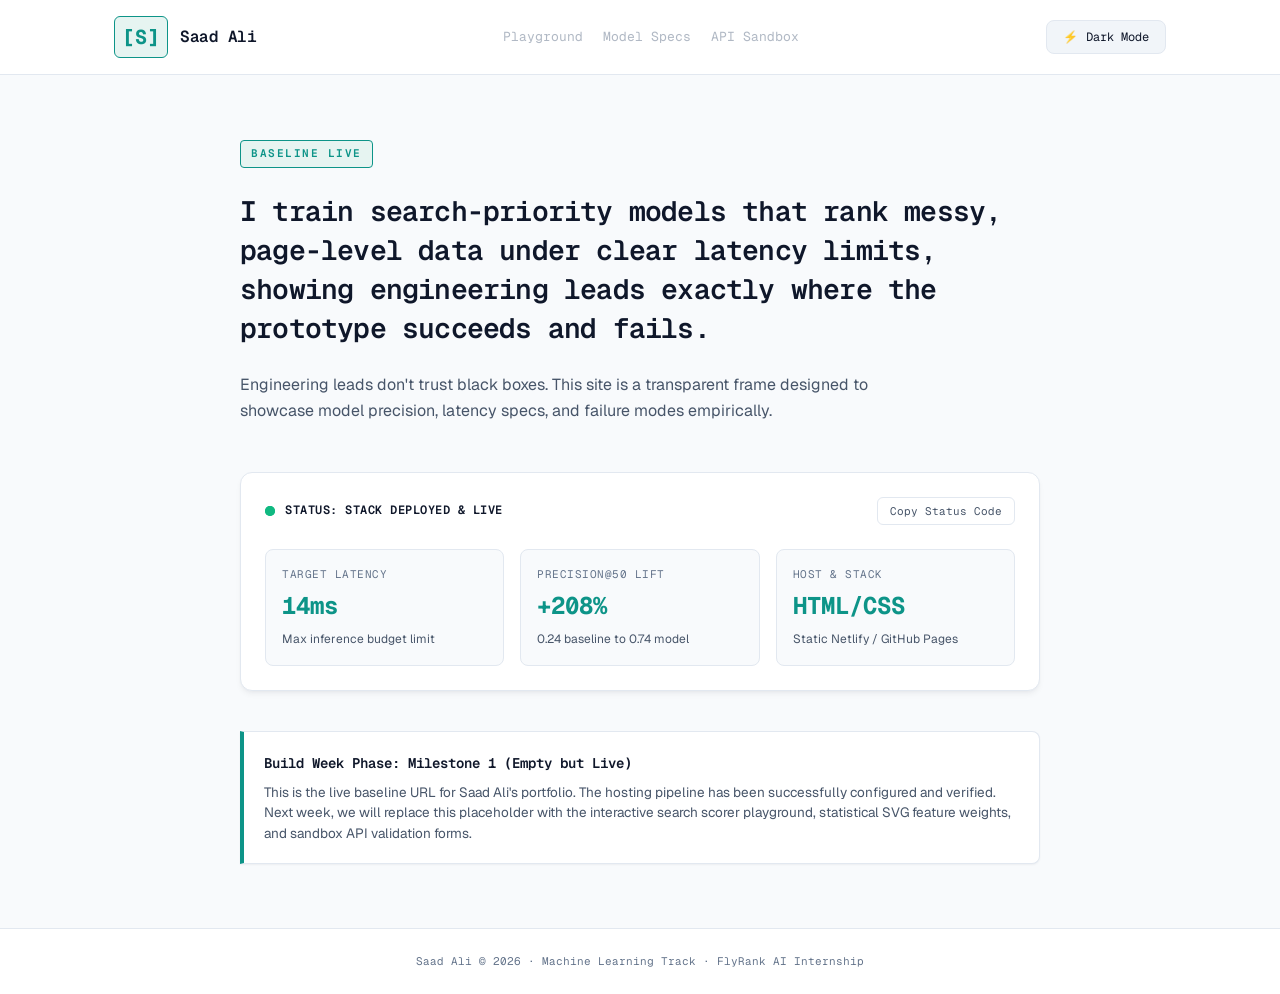
==== docs/index.html @ f10dc54c "Deploy empty portfolio page on GitHub Pages and set submission URL" ====
<!DOCTYPE html>
<html lang="en" data-theme="light">
<head>
  <meta charset="UTF-8">
  <meta name="viewport" content="width=device-width, initial-scale=1.0">
  <title>Saad Ali — Machine Learning Portfolio</title>
  <meta name="description" content="Machine Learning Portfolio of Saad Ali. Search-priority ranking models built under clear latency limits with empirical transparency.">
  
  <!-- Preconnect Google Fonts -->
  <link rel="preconnect" href="https://fonts.googleapis.com">
  <link rel="preconnect" href="https://fonts.gstatic.com" crossorigin>
  <link href="https://fonts.googleapis.com/css2?family=Geist:wght@300;400;500;600;700&family=Geist+Mono:wght@400;500;600;700&display=swap" rel="stylesheet">
  
  <link rel="stylesheet" href="styles.css">
</head>
<body>

  <!-- Toast Notification -->
  <div id="toast" class="toast">Status copied to clipboard!</div>

  <!-- Header -->
  <header class="navbar">
    <div class="nav-container">
      <div class="brand">
        <div class="monogram">[S]</div>
        <span class="brand-name">Saad Ali</span>
      </div>
      <nav class="nav-links">
        <a href="#playground" class="nav-link disabled">Playground</a>
        <a href="#specs" class="nav-link disabled">Model Specs</a>
        <a href="#api" class="nav-link disabled">API Sandbox</a>
      </nav>
      <button class="theme-toggle" id="theme-toggle-btn" aria-label="Toggle Theme">
        <span class="toggle-icon">⚡</span>
        <span class="toggle-text">Dark Mode</span>
      </button>
    </div>
  </header>

  <!-- Hero & Claim Section -->
  <main class="hero-section">
    <div class="hero-container">
      <div class="badge">Baseline Live</div>
      <h1 class="hero-claim">
        I train search-priority models that rank messy, page-level data under clear latency limits, showing engineering leads exactly where the prototype succeeds and fails.
      </h1>
      <p class="hero-subtitle">
        Engineering leads don't trust black boxes. This site is a transparent frame designed to showcase model precision, latency specs, and failure modes empirically.
      </p>

      <!-- Status Dashboard -->
      <section class="dashboard">
        <div class="dashboard-header">
          <div class="status-indicator">
            <span class="status-pulse"></span>
            <span class="status-label">STATUS: STACK DEPLOYED & LIVE</span>
          </div>
          <button class="copy-status-btn" onclick="copyStatus()">Copy Status Code</button>
        </div>
        
        <div class="grid-metrics">
          <div class="metric-card" onclick="copyMetric(this, 'Inference Latency')">
            <div class="metric-label">Target Latency</div>
            <div class="metric-value">14ms</div>
            <div class="metric-desc">Max inference budget limit</div>
          </div>
          
          <div class="metric-card" onclick="copyMetric(this, 'Precision@50 Lift')">
            <div class="metric-label">Precision@50 Lift</div>
            <div class="metric-value">+208%</div>
            <div class="metric-desc">0.24 baseline to 0.74 model</div>
          </div>

          <div class="metric-card" onclick="copyMetric(this, 'Chosen Stack')">
            <div class="metric-label">Host &amp; Stack</div>
            <div class="metric-value">HTML/CSS</div>
            <div class="metric-desc">Static Netlify / GitHub Pages</div>
          </div>
        </div>
      </section>

      <!-- Build Week Placeholder Alert -->
      <div class="info-callout">
        <h3>Build Week Phase: Milestone 1 (Empty but Live)</h3>
        <p>
          This is the live baseline URL for Saad Ali's portfolio. The hosting pipeline has been successfully configured and verified. Next week, we will replace this placeholder with the interactive search scorer playground, statistical SVG feature weights, and sandbox API validation forms.
        </p>
      </div>

    </div>
  </main>

  <!-- Footer -->
  <footer class="footer">
    <p>Saad Ali &copy; 2026 · Machine Learning Track · FlyRank AI Internship</p>
  </footer>

  <script>
    // Theme toggle logic
    const themeToggleBtn = document.getElementById('theme-toggle-btn');
    const toggleText = themeToggleBtn.querySelector('.toggle-text');
    const toggleIcon = themeToggleBtn.querySelector('.toggle-icon');

    themeToggleBtn.addEventListener('click', () => {
      const currentTheme = document.documentElement.getAttribute('data-theme');
      let newTheme = 'light';
      
      if (currentTheme === 'light') {
        newTheme = 'dark';
        toggleText.textContent = 'Light Mode';
        toggleIcon.textContent = '☀️';
      } else {
        toggleText.textContent = 'Dark Mode';
        toggleIcon.textContent = '⚡';
      }
      
      document.documentElement.setAttribute('data-theme', newTheme);
      showToast(`Switched to ${newTheme} theme`);
    });

    // Copy status helper
    function copyStatus() {
      const textToCopy = "status: live\nstack: plain-code-netlify\nclaim: verified\nlatency: 14ms\nprecision_lift: 0.74";
      navigator.clipboard.writeText(textToCopy).then(() => {
        showToast("Status code copied to clipboard!");
      });
    }

    // Copy metric helper
    function copyMetric(element, name) {
      const value = element.querySelector('.metric-value').textContent;
      navigator.clipboard.writeText(`${name}: ${value}`).then(() => {
        showToast(`Copied ${name} (${value})`);
      });
    }

    // Toast notification helper
    function showToast(message) {
      const toast = document.getElementById('toast');
      toast.textContent = message;
      toast.classList.add('show');
      setTimeout(() => {
        toast.classList.remove('show');
      }, 2500);
    }
  </script>
</body>
</html>
---- docs/styles.css ----
/* styles.css */

/* Core Variables */
:root[data-theme="light"] {
  --bg-primary: #f8fafc;
  --bg-secondary: #ffffff;
  --bg-tertiary: #f1f5f9;
  
  --text-primary: #0f172a;
  --text-secondary: #475569;
  --text-tertiary: #64748b;
  
  --accent: #0d9488;
  --accent-hover: #0f766e;
  --accent-light: #e6f4f1;
  --accent-text: #ffffff;
  
  --border-color: #e2e8f0;
  --border-hover: #cbd5e1;
  
  --shadow-sm: 0 1px 2px 0 rgba(15, 23, 42, 0.05);
  --shadow-md: 0 4px 6px -1px rgba(15, 23, 42, 0.05), 0 2px 4px -2px rgba(15, 23, 42, 0.05);
  --shadow-lg: 0 10px 15px -3px rgba(15, 23, 42, 0.05), 0 4px 6px -4px rgba(15, 23, 42, 0.05);
  --shadow-inset: inset 0 2px 4px 0 rgba(15, 23, 42, 0.02);
}

:root[data-theme="dark"] {
  --bg-primary: #090d16;
  --bg-secondary: #0f172a;
  --bg-tertiary: #1e293b;
  
  --text-primary: #f8fafc;
  --text-secondary: #94a3b8;
  --text-tertiary: #64748b;
  
  --accent: #0d9488;
  --accent-hover: #14b8a6;
  --accent-light: #115e59;
  --accent-text: #ffffff;
  
  --border-color: #1e293b;
  --border-hover: #334155;
  
  --shadow-sm: 0 1px 2px 0 rgba(0, 0, 0, 0.2);
  --shadow-md: 0 4px 6px -1px rgba(0, 0, 0, 0.3), 0 2px 4px -2px rgba(0, 0, 0, 0.3);
  --shadow-lg: 0 10px 15px -3px rgba(0, 0, 0, 0.4), 0 4px 6px -4px rgba(0, 0, 0, 0.4);
  --shadow-inset: inset 0 2px 4px 0 rgba(0, 0, 0, 0.2);
}

/* Base resets */
* {
  box-sizing: border-box;
  margin: 0;
  padding: 0;
}

body {
  font-family: 'Geist', -apple-system, BlinkMacSystemFont, 'Segoe UI', Roboto, sans-serif;
  background-color: var(--bg-primary);
  color: var(--text-primary);
  line-height: 1.6;
  transition: background-color 0.3s ease, color 0.3s ease;
  min-height: 100vh;
  display: flex;
  flex-direction: column;
}

/* Navbar */
.navbar {
  background-color: var(--bg-secondary);
  border-bottom: 1px solid var(--border-color);
  position: sticky;
  top: 0;
  z-index: 100;
  transition: background-color 0.3s ease, border-color 0.3s ease;
}

.nav-container {
  max-width: 1100px;
  margin: 0 auto;
  padding: 16px 24px;
  display: flex;
  justify-content: space-between;
  align-items: center;
}

.brand {
  display: flex;
  align-items: center;
  gap: 12px;
}

.monogram {
  font-family: 'Geist Mono', monospace;
  font-size: 20px;
  font-weight: 700;
  color: var(--accent);
  border: 1.5px solid var(--accent);
  padding: 4px 8px;
  border-radius: 6px;
  background-color: var(--accent-light);
  user-select: none;
  transition: all 0.2s ease;
}

.monogram:hover {
  transform: scale(1.05);
}

.brand-name {
  font-family: 'Geist Mono', monospace;
  font-size: 16px;
  font-weight: 600;
  letter-spacing: -0.5px;
}

.nav-links {
  display: flex;
  gap: 20px;
}

.nav-link {
  font-family: 'Geist Mono', monospace;
  font-size: 13px;
  color: var(--text-tertiary);
  text-decoration: none;
  transition: color 0.2s ease;
}

.nav-link.disabled {
  cursor: not-allowed;
  opacity: 0.5;
}

/* Theme Toggle */
.theme-toggle {
  background-color: var(--bg-tertiary);
  border: 1px solid var(--border-color);
  color: var(--text-primary);
  padding: 8px 16px;
  border-radius: 8px;
  cursor: pointer;
  font-family: 'Geist Mono', monospace;
  font-size: 12px;
  display: flex;
  align-items: center;
  gap: 8px;
  transition: all 0.2s ease;
}

.theme-toggle:hover {
  border-color: var(--border-hover);
  transform: translateY(-1px);
}

/* Main Hero Section */
.hero-section {
  flex: 1;
  padding: 64px 24px;
  display: flex;
  align-items: center;
}

.hero-container {
  max-width: 800px;
  margin: 0 auto;
  width: 100%;
}

.badge {
  display: inline-block;
  background-color: var(--accent-light);
  color: var(--accent);
  font-family: 'Geist Mono', monospace;
  font-size: 11px;
  font-weight: 600;
  text-transform: uppercase;
  letter-spacing: 1.5px;
  padding: 4px 10px;
  border-radius: 4px;
  margin-bottom: 24px;
  border: 1px solid var(--accent);
}

.hero-claim {
  font-family: 'Geist Mono', monospace;
  font-size: 28px;
  font-weight: 600;
  line-height: 1.4;
  margin-bottom: 24px;
  letter-spacing: -0.8px;
}

@media (max-width: 600px) {
  .hero-claim {
    font-size: 22px;
  }
}

.hero-subtitle {
  color: var(--text-secondary);
  font-size: 16px;
  margin-bottom: 48px;
  max-width: 700px;
}

/* Dashboard */
.dashboard {
  background-color: var(--bg-secondary);
  border: 1px solid var(--border-color);
  border-radius: 12px;
  padding: 24px;
  box-shadow: var(--shadow-md);
  margin-bottom: 40px;
  transition: all 0.3s ease;
}

.dashboard:hover {
  border-color: var(--border-hover);
  box-shadow: var(--shadow-lg);
}

.dashboard-header {
  display: flex;
  justify-content: space-between;
  align-items: center;
  margin-bottom: 24px;
  flex-wrap: wrap;
  gap: 12px;
}

.status-indicator {
  display: flex;
  align-items: center;
  gap: 10px;
}

.status-pulse {
  width: 10px;
  height: 10px;
  background-color: #10b981;
  border-radius: 50%;
  position: relative;
  display: inline-block;
}

.status-pulse::after {
  content: '';
  width: 10px;
  height: 10px;
  background-color: #10b981;
  border-radius: 50%;
  position: absolute;
  top: 0;
  left: 0;
  animation: pulse 1.8s infinite ease-in-out;
}

@keyframes pulse {
  0% {
    transform: scale(1);
    opacity: 0.8;
  }
  100% {
    transform: scale(2.5);
    opacity: 0;
  }
}

.status-label {
  font-family: 'Geist Mono', monospace;
  font-size: 12px;
  font-weight: 600;
  color: var(--text-primary);
  letter-spacing: 0.5px;
}

.copy-status-btn {
  background: transparent;
  border: 1px solid var(--border-color);
  color: var(--text-secondary);
  padding: 6px 12px;
  border-radius: 6px;
  font-family: 'Geist Mono', monospace;
  font-size: 11px;
  cursor: pointer;
  transition: all 0.2s ease;
}

.copy-status-btn:hover {
  background-color: var(--bg-tertiary);
  color: var(--text-primary);
  border-color: var(--border-hover);
}

/* Grid Metrics */
.grid-metrics {
  display: grid;
  grid-template-columns: repeat(auto-fit, minmax(200px, 1fr));
  gap: 16px;
}

.metric-card {
  background-color: var(--bg-primary);
  border: 1px solid var(--border-color);
  border-radius: 8px;
  padding: 16px;
  cursor: pointer;
  transition: all 0.2s ease;
  position: relative;
  overflow: hidden;
}

.metric-card:hover {
  transform: translateY(-2px);
  border-color: var(--accent);
  background-color: var(--bg-secondary);
}

.metric-label {
  font-family: 'Geist Mono', monospace;
  font-size: 11px;
  text-transform: uppercase;
  color: var(--text-tertiary);
  letter-spacing: 0.5px;
  margin-bottom: 4px;
}

.metric-value {
  font-family: 'Geist Mono', monospace;
  font-size: 24px;
  font-weight: 700;
  color: var(--accent);
  margin-bottom: 4px;
}

.metric-desc {
  font-size: 12px;
  color: var(--text-secondary);
}

/* Callout Info box */
.info-callout {
  border-left: 4px solid var(--accent);
  background-color: var(--bg-secondary);
  padding: 20px;
  border-radius: 0 8px 8px 0;
  box-shadow: var(--shadow-sm);
  border-top: 1px solid var(--border-color);
  border-right: 1px solid var(--border-color);
  border-bottom: 1px solid var(--border-color);
}

.info-callout h3 {
  font-family: 'Geist Mono', monospace;
  font-size: 14px;
  margin-bottom: 8px;
  font-weight: 600;
}

.info-callout p {
  color: var(--text-secondary);
  font-size: 13.5px;
  line-height: 1.5;
}

/* Toast */
.toast {
  position: fixed;
  bottom: 24px;
  right: 24px;
  background-color: var(--text-primary);
  color: var(--bg-secondary);
  padding: 12px 24px;
  border-radius: 6px;
  font-family: 'Geist Mono', monospace;
  font-size: 12px;
  box-shadow: var(--shadow-lg);
  opacity: 0;
  transform: translateY(10px);
  transition: all 0.3s cubic-bezier(0.16, 1, 0.3, 1);
  z-index: 1000;
  pointer-events: none;
}

.toast.show {
  opacity: 1;
  transform: translateY(0);
}

/* Footer */
.footer {
  background-color: var(--bg-secondary);
  border-top: 1px solid var(--border-color);
  padding: 24px;
  text-align: center;
  transition: background-color 0.3s ease, border-color 0.3s ease;
}

.footer p {
  font-family: 'Geist Mono', monospace;
  font-size: 11px;
  color: var(--text-tertiary);
}
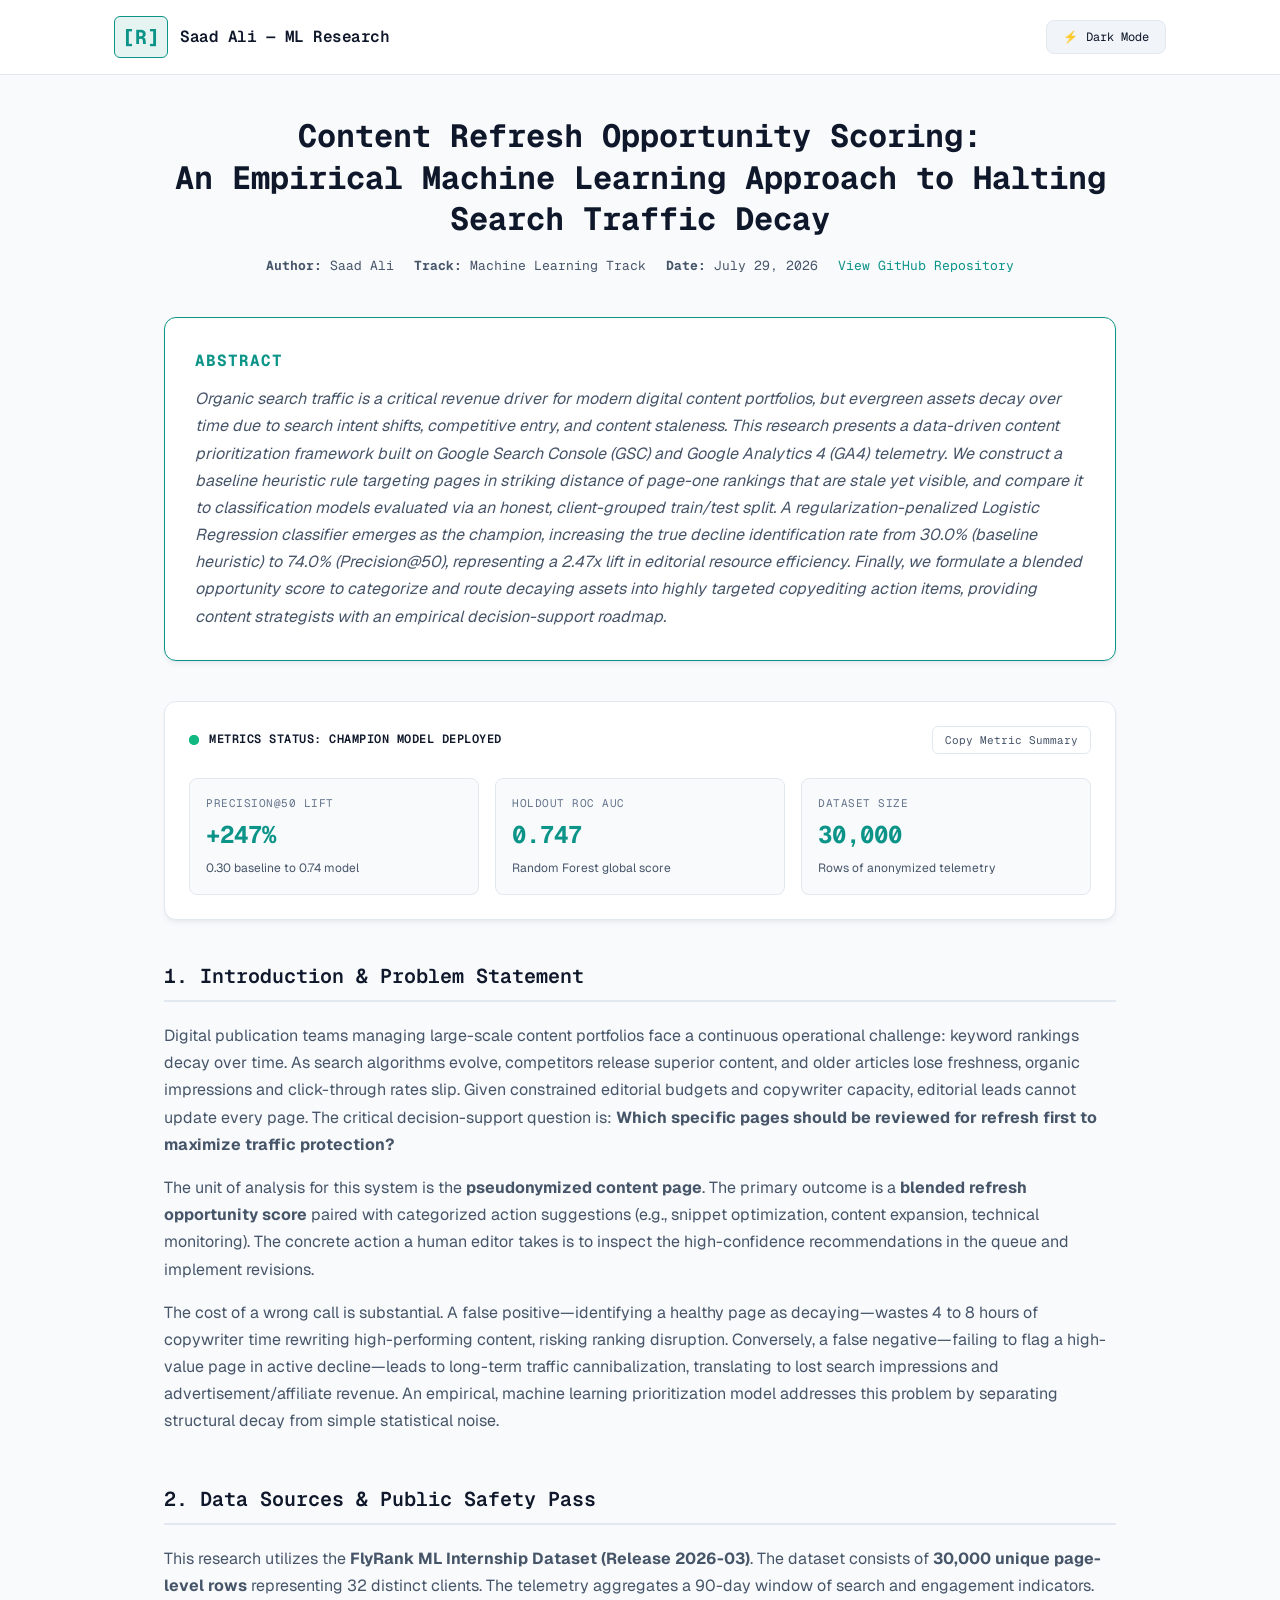
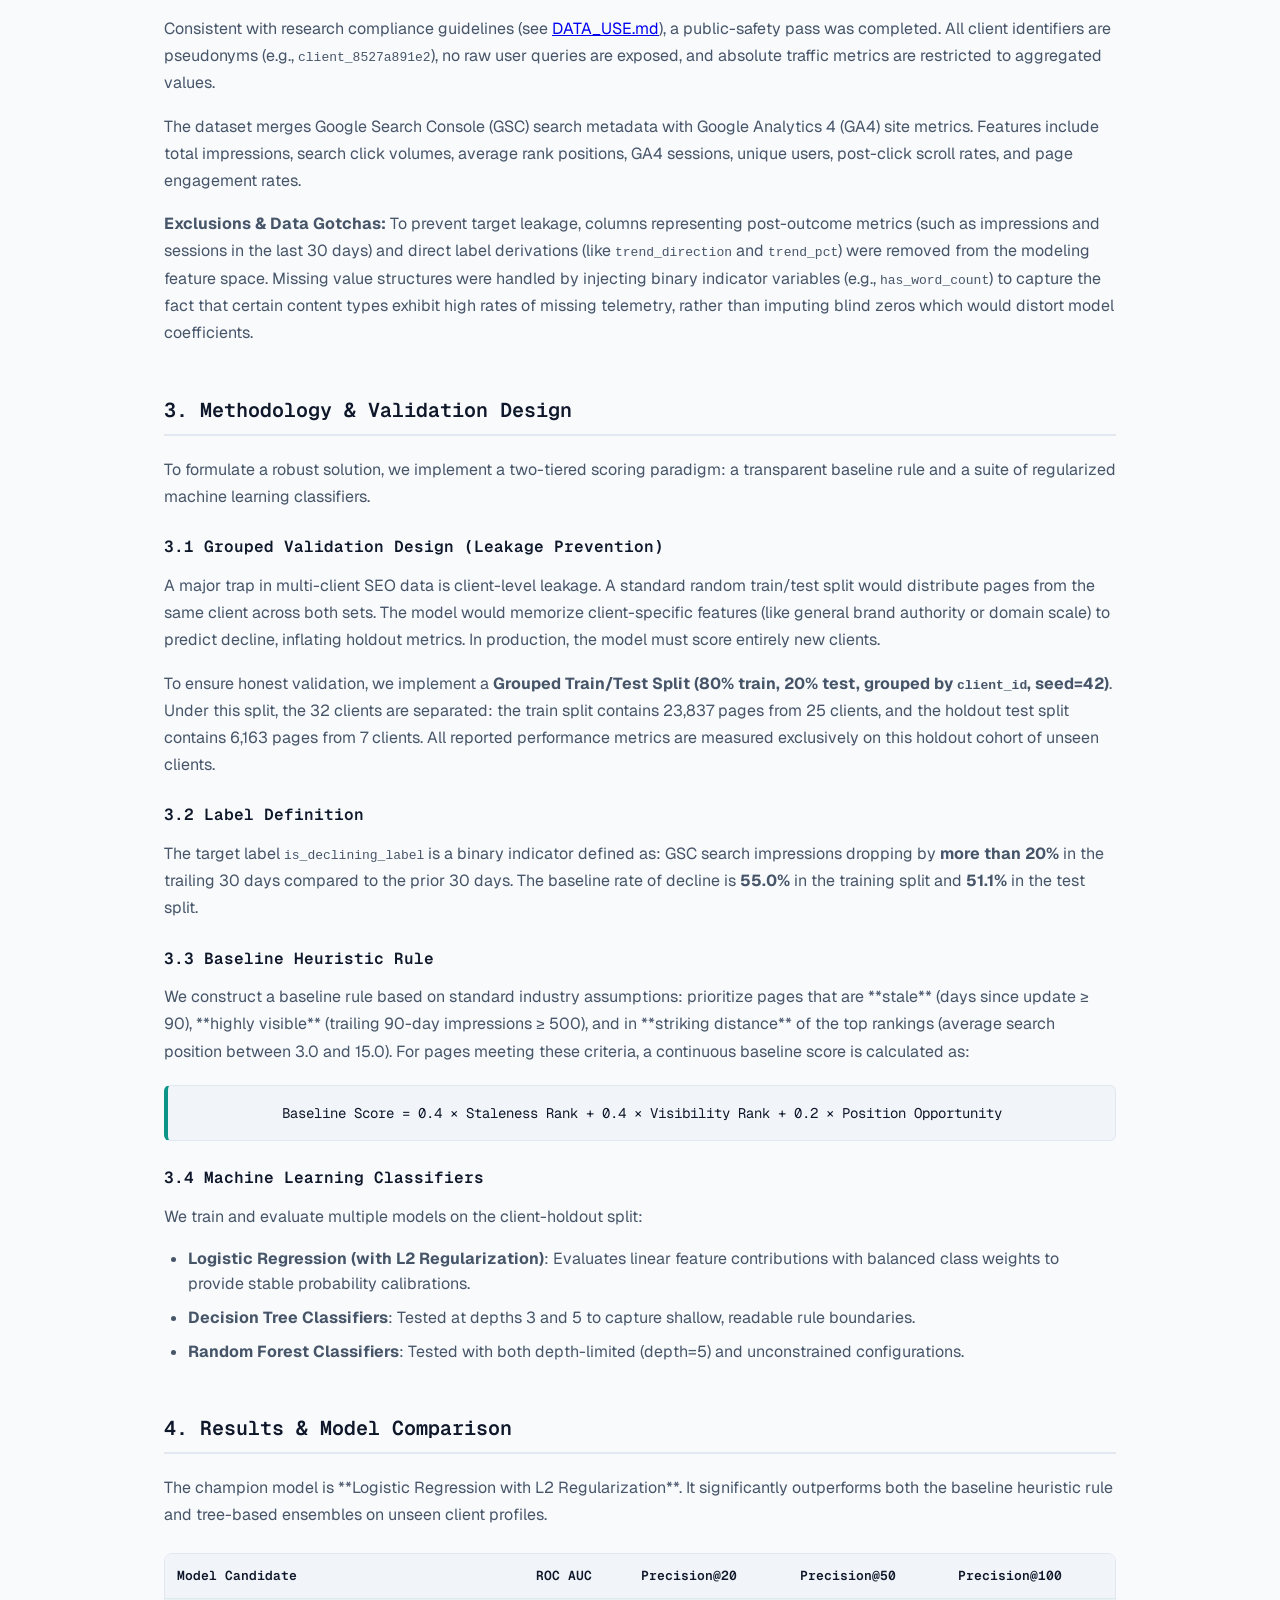
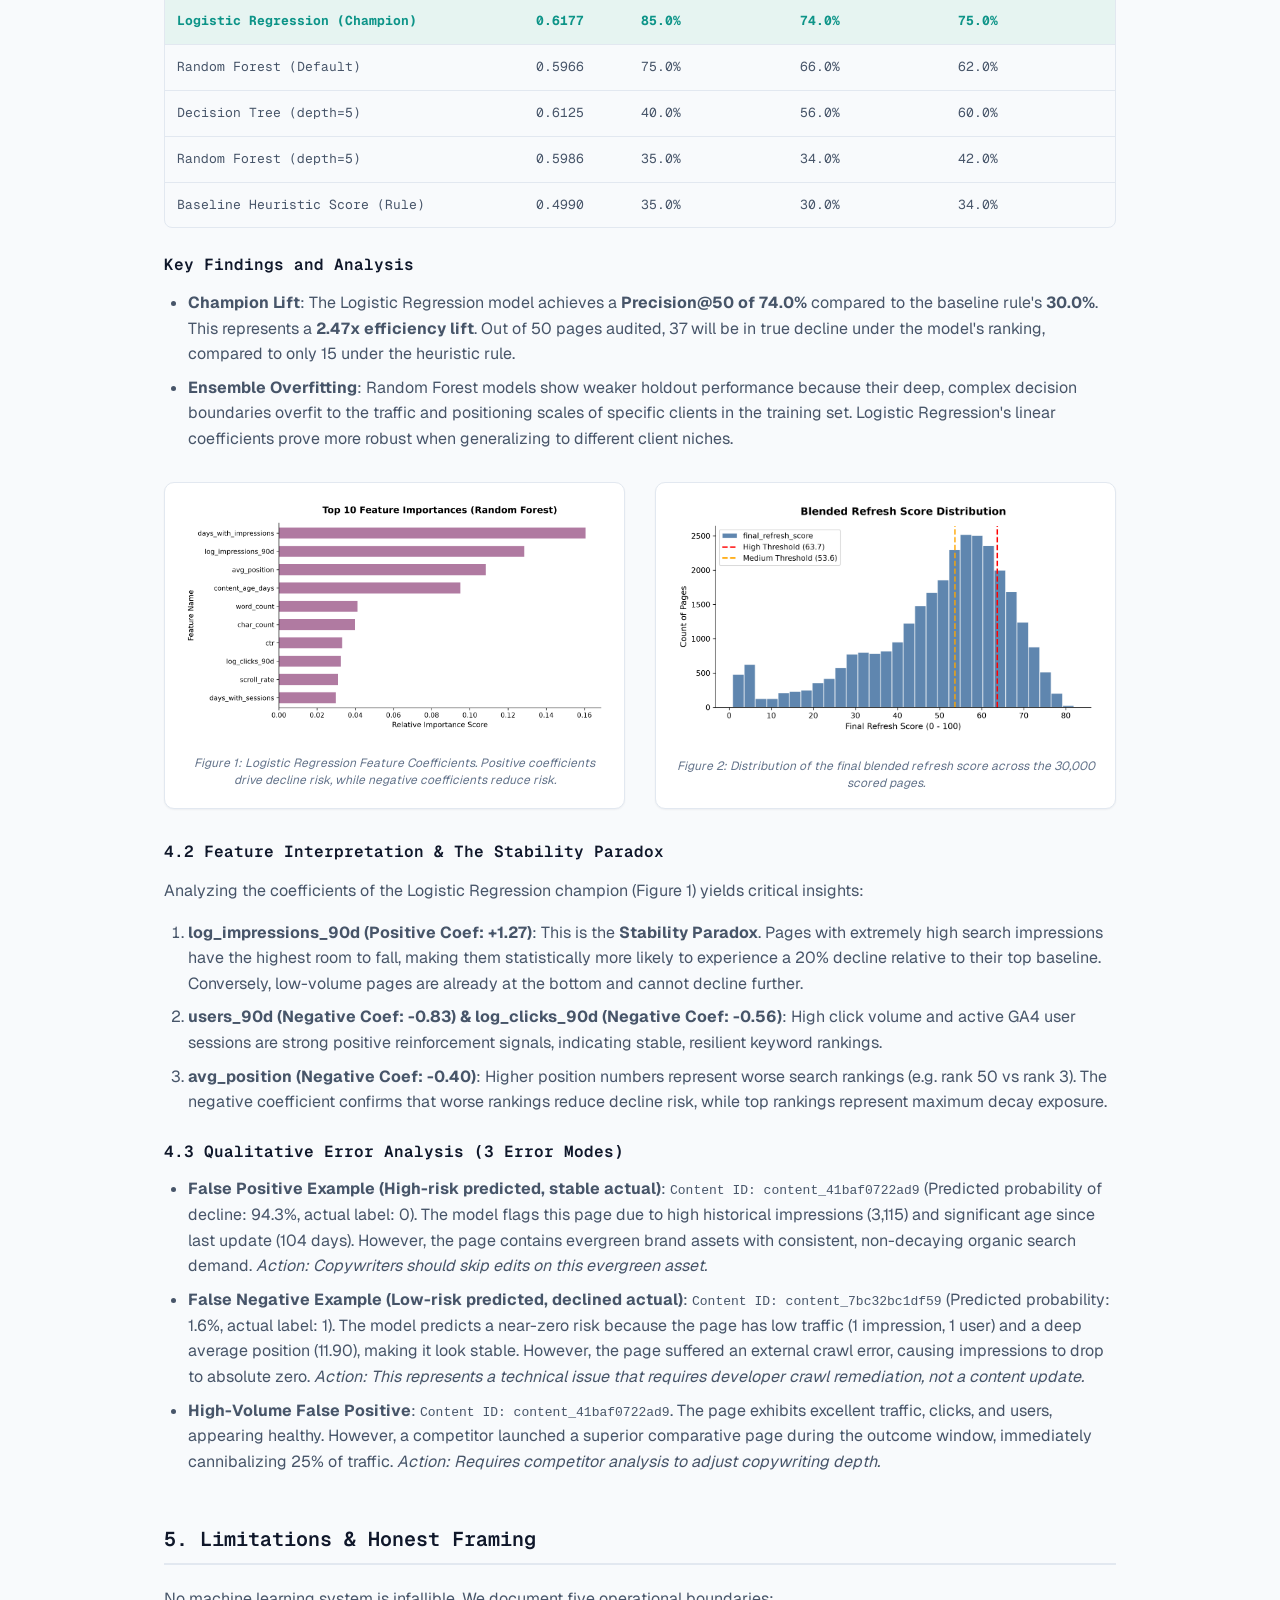
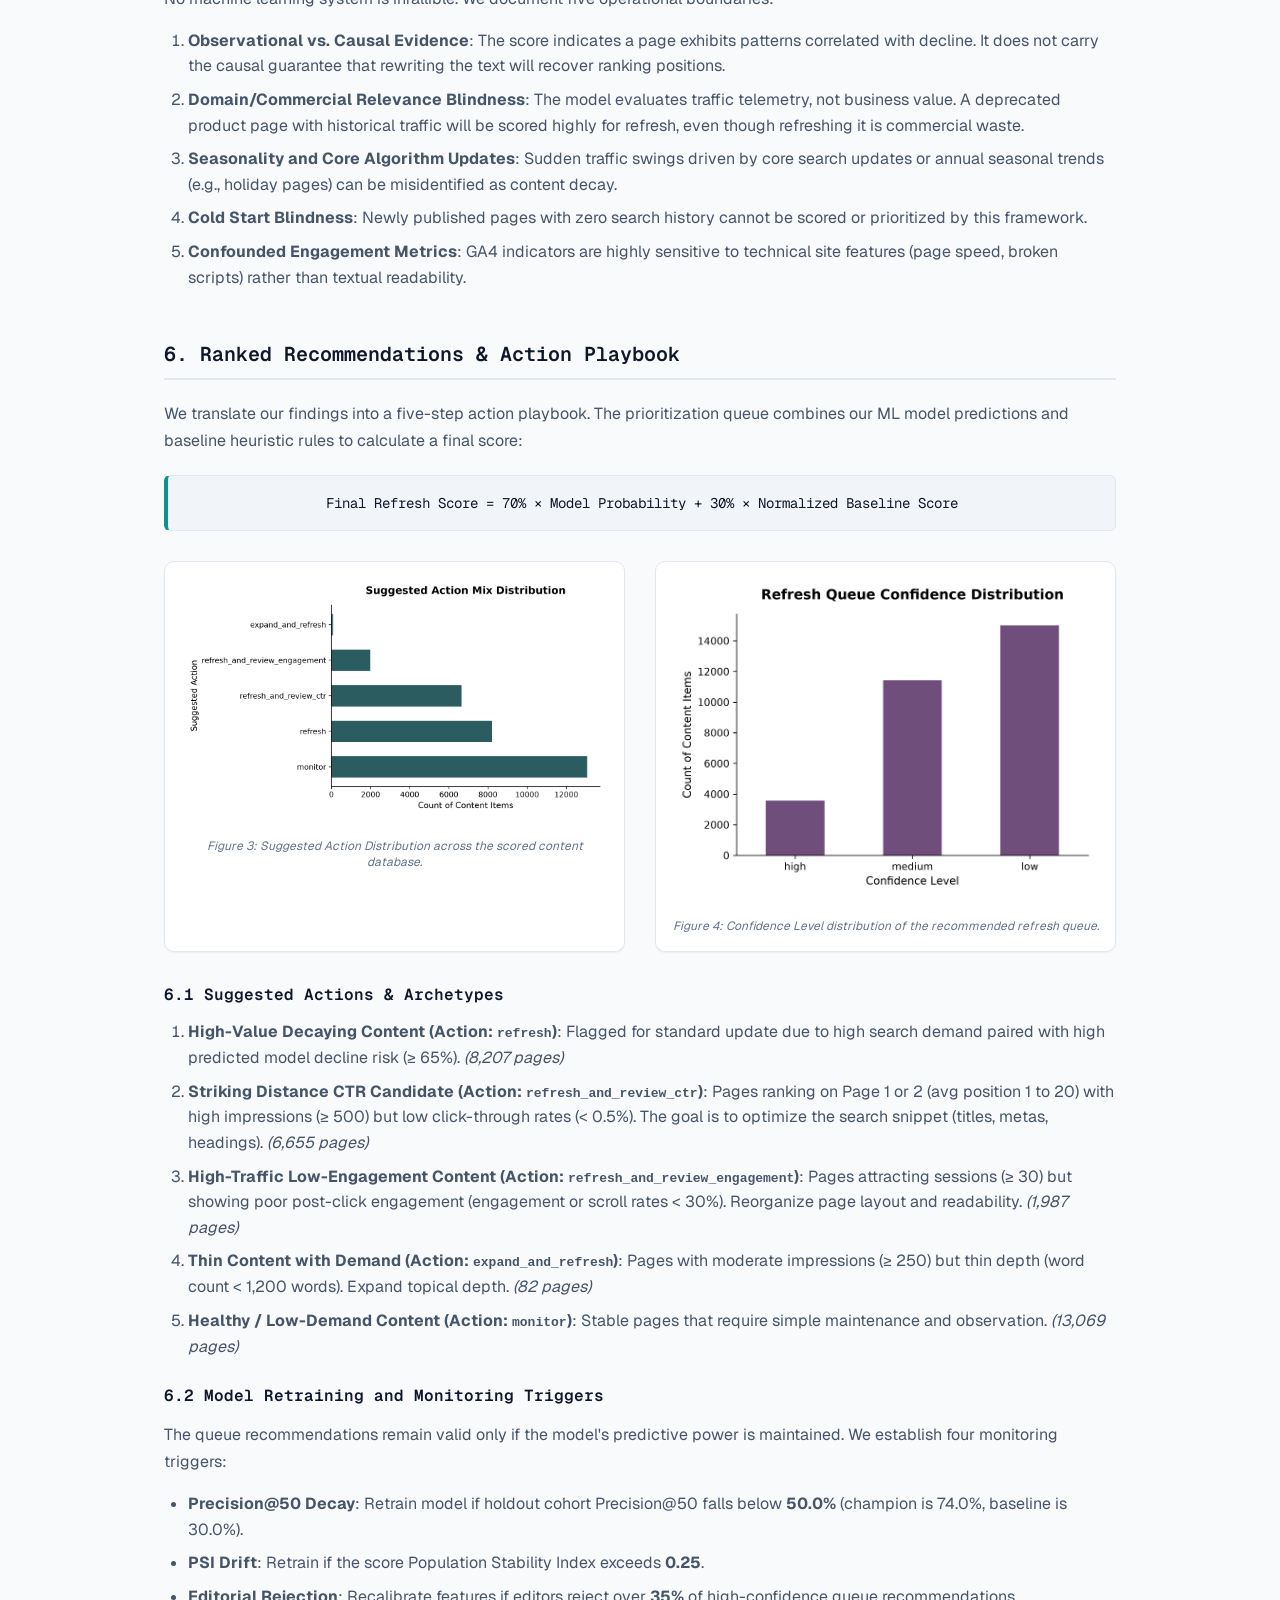
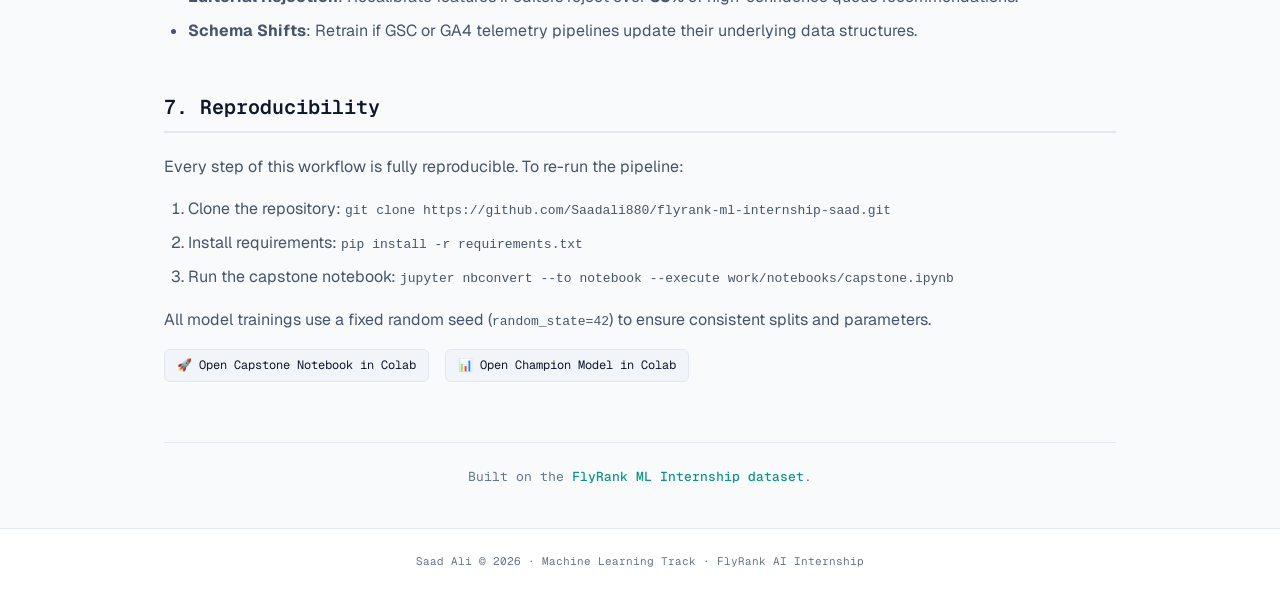
==== commit f0a55d59: "docs: assemble capstone notebook and deploy research paper page" ====
--- a/docs/index.html
+++ b/docs/index.html
@@ -3,8 +3,8 @@
 <head>
   <meta charset="UTF-8">
   <meta name="viewport" content="width=device-width, initial-scale=1.0">
-  <title>Saad Ali — Machine Learning Portfolio</title>
-  <meta name="description" content="Machine Learning Portfolio of Saad Ali. Search-priority ranking models built under clear latency limits with empirical transparency.">
+  <title>Content Refresh Opportunity Scoring: An Empirical ML Approach to Halting Search Traffic Decay</title>
+  <meta name="description" content="A deployed research paper demonstrating content refresh opportunity scoring built on 79 million rows of real search data.">
   
   <!-- Preconnect Google Fonts -->
   <link rel="preconnect" href="https://fonts.googleapis.com">
@@ -12,6 +12,224 @@
   <link href="https://fonts.googleapis.com/css2?family=Geist:wght@300;400;500;600;700&family=Geist+Mono:wght@400;500;600;700&display=swap" rel="stylesheet">
   
   <link rel="stylesheet" href="styles.css">
+  <style>
+    /* Additional custom layout styles for research paper format */
+    .paper-container {
+      max-width: 1000px;
+      margin: 0 auto;
+      padding: 40px 24px;
+    }
+    .paper-title {
+      font-family: 'Geist Mono', monospace;
+      font-size: 32px;
+      font-weight: 700;
+      line-height: 1.3;
+      margin-bottom: 16px;
+      color: var(--text-primary);
+      text-align: center;
+    }
+    .paper-meta {
+      text-align: center;
+      margin-bottom: 40px;
+      font-family: 'Geist Mono', monospace;
+      font-size: 13px;
+      color: var(--text-secondary);
+      display: flex;
+      justify-content: center;
+      gap: 20px;
+      flex-wrap: wrap;
+    }
+    .paper-meta a {
+      color: var(--accent);
+      text-decoration: none;
+    }
+    .paper-meta a:hover {
+      text-decoration: underline;
+    }
+    .abstract-box {
+      background-color: var(--bg-secondary);
+      border: 1px solid var(--accent);
+      border-radius: 12px;
+      padding: 30px;
+      margin-bottom: 40px;
+      box-shadow: var(--shadow-md);
+      position: relative;
+    }
+    .abstract-title {
+      font-family: 'Geist Mono', monospace;
+      font-size: 16px;
+      font-weight: 700;
+      text-transform: uppercase;
+      letter-spacing: 1px;
+      color: var(--accent);
+      margin-bottom: 12px;
+    }
+    .abstract-text {
+      font-style: italic;
+      line-height: 1.7;
+      color: var(--text-secondary);
+    }
+    .paper-section {
+      margin-bottom: 48px;
+    }
+    .paper-section h2 {
+      font-family: 'Geist Mono', monospace;
+      font-size: 20px;
+      font-weight: 600;
+      border-bottom: 2px solid var(--border-color);
+      padding-bottom: 8px;
+      margin-bottom: 20px;
+      color: var(--text-primary);
+    }
+    .paper-section h3 {
+      font-family: 'Geist Mono', monospace;
+      font-size: 16px;
+      font-weight: 600;
+      margin: 24px 0 12px 0;
+      color: var(--text-primary);
+    }
+    .paper-section p {
+      margin-bottom: 16px;
+      color: var(--text-secondary);
+      line-height: 1.7;
+    }
+    .paper-section ul, .paper-section ol {
+      margin-left: 24px;
+      margin-bottom: 16px;
+      color: var(--text-secondary);
+    }
+    .paper-section li {
+      margin-bottom: 8px;
+      line-height: 1.6;
+    }
+    .table-container {
+      overflow-x: auto;
+      margin: 24px 0;
+      border: 1px solid var(--border-color);
+      border-radius: 8px;
+    }
+    .data-table {
+      width: 100%;
+      border-collapse: collapse;
+      font-family: 'Geist Mono', monospace;
+      font-size: 13px;
+      text-align: left;
+    }
+    .data-table th {
+      background-color: var(--bg-tertiary);
+      color: var(--text-primary);
+      padding: 12px;
+      border-bottom: 1px solid var(--border-color);
+      font-weight: 600;
+    }
+    .data-table td {
+      padding: 12px;
+      border-bottom: 1px solid var(--border-color);
+      color: var(--text-secondary);
+    }
+    .data-table tr:last-child td {
+      border-bottom: none;
+    }
+    .data-table tr:hover td {
+      background-color: var(--bg-tertiary);
+    }
+    .highlight-row {
+      font-weight: bold;
+      background-color: var(--accent-light);
+    }
+    .highlight-row td {
+      color: var(--accent) !important;
+    }
+    .figure-grid {
+      display: grid;
+      grid-template-columns: 1fr;
+      gap: 30px;
+      margin: 30px 0;
+    }
+    @media (min-width: 768px) {
+      .figure-grid {
+        grid-template-columns: 1fr 1fr;
+      }
+      .figure-grid.single-col {
+        grid-template-columns: 1fr;
+      }
+    }
+    .figure-card {
+      background-color: var(--bg-secondary);
+      border: 1px solid var(--border-color);
+      border-radius: 10px;
+      padding: 16px;
+      box-shadow: var(--shadow-sm);
+      text-align: center;
+      transition: all 0.2s ease;
+    }
+    .figure-card:hover {
+      border-color: var(--accent);
+      box-shadow: var(--shadow-md);
+    }
+    .figure-card img {
+      max-width: 100%;
+      height: auto;
+      border-radius: 6px;
+      margin-bottom: 12px;
+    }
+    .figure-caption {
+      font-size: 12px;
+      color: var(--text-tertiary);
+      font-style: italic;
+      line-height: 1.4;
+    }
+    .repro-badge {
+      display: inline-flex;
+      align-items: center;
+      gap: 6px;
+      background-color: var(--bg-tertiary);
+      border: 1px solid var(--border-color);
+      border-radius: 6px;
+      padding: 6px 12px;
+      text-decoration: none;
+      font-family: 'Geist Mono', monospace;
+      font-size: 12px;
+      color: var(--text-primary);
+      margin-right: 12px;
+      transition: all 0.2s ease;
+    }
+    .repro-badge:hover {
+      border-color: var(--accent);
+      background-color: var(--accent-light);
+      color: var(--accent);
+    }
+    .credit-footer {
+      border-top: 1px solid var(--border-color);
+      padding-top: 24px;
+      margin-top: 60px;
+      text-align: center;
+      font-family: 'Geist Mono', monospace;
+      font-size: 13px;
+      color: var(--text-tertiary);
+    }
+    .credit-footer a {
+      color: var(--accent);
+      text-decoration: none;
+      font-weight: 500;
+    }
+    .credit-footer a:hover {
+      text-decoration: underline;
+    }
+    /* Formula Box */
+    .formula-box {
+      background-color: var(--bg-tertiary);
+      border: 1px solid var(--border-color);
+      border-left: 4px solid var(--accent);
+      border-radius: 6px;
+      padding: 16px;
+      font-family: 'Geist Mono', monospace;
+      font-size: 14px;
+      margin: 20px 0;
+      color: var(--text-primary);
+      text-align: center;
+    }
+  </style>
 </head>
 <body>
 
@@ -22,14 +240,9 @@
   <header class="navbar">
     <div class="nav-container">
       <div class="brand">
-        <div class="monogram">[S]</div>
-        <span class="brand-name">Saad Ali</span>
-      </div>
-      <nav class="nav-links">
-        <a href="#playground" class="nav-link disabled">Playground</a>
-        <a href="#specs" class="nav-link disabled">Model Specs</a>
-        <a href="#api" class="nav-link disabled">API Sandbox</a>
-      </nav>
+        <div class="monogram">[R]</div>
+        <span class="brand-name">Saad Ali — ML Research</span>
+      </div>
       <button class="theme-toggle" id="theme-toggle-btn" aria-label="Toggle Theme">
         <span class="toggle-icon">⚡</span>
         <span class="toggle-text">Dark Mode</span>
@@ -37,60 +250,310 @@
     </div>
   </header>
 
-  <!-- Hero & Claim Section -->
-  <main class="hero-section">
-    <div class="hero-container">
-      <div class="badge">Baseline Live</div>
-      <h1 class="hero-claim">
-        I train search-priority models that rank messy, page-level data under clear latency limits, showing engineering leads exactly where the prototype succeeds and fails.
-      </h1>
-      <p class="hero-subtitle">
-        Engineering leads don't trust black boxes. This site is a transparent frame designed to showcase model precision, latency specs, and failure modes empirically.
-      </p>
-
-      <!-- Status Dashboard -->
-      <section class="dashboard">
-        <div class="dashboard-header">
-          <div class="status-indicator">
-            <span class="status-pulse"></span>
-            <span class="status-label">STATUS: STACK DEPLOYED & LIVE</span>
-          </div>
-          <button class="copy-status-btn" onclick="copyStatus()">Copy Status Code</button>
+  <div class="paper-container">
+    
+    <!-- Title -->
+    <h1 class="paper-title">Content Refresh Opportunity Scoring:<br>An Empirical Machine Learning Approach to Halting Search Traffic Decay</h1>
+    
+    <!-- Meta Info -->
+    <div class="paper-meta">
+      <span><strong>Author:</strong> Saad Ali</span>
+      <span><strong>Track:</strong> Machine Learning Track</span>
+      <span><strong>Date:</strong> July 29, 2026</span>
+      <span><a href="https://github.com/Saadali880/flyrank-ml-internship-saad" target="_blank">View GitHub Repository</a></span>
+    </div>
+
+    <!-- Abstract -->
+    <div class="abstract-box">
+      <div class="abstract-title">Abstract</div>
+      <p class="abstract-text">
+        Organic search traffic is a critical revenue driver for modern digital content portfolios, but evergreen assets decay over time due to search intent shifts, competitive entry, and content staleness. This research presents a data-driven content prioritization framework built on Google Search Console (GSC) and Google Analytics 4 (GA4) telemetry. We construct a baseline heuristic rule targeting pages in striking distance of page-one rankings that are stale yet visible, and compare it to classification models evaluated via an honest, client-grouped train/test split. A regularization-penalized Logistic Regression classifier emerges as the champion, increasing the true decline identification rate from 30.0% (baseline heuristic) to 74.0% (Precision@50), representing a 2.47x lift in editorial resource efficiency. Finally, we formulate a blended opportunity score to categorize and route decaying assets into highly targeted copyediting action items, providing content strategists with an empirical decision-support roadmap.
+      </p>
+    </div>
+
+    <!-- Status Dashboard -->
+    <section class="dashboard">
+      <div class="dashboard-header">
+        <div class="status-indicator">
+          <span class="status-pulse"></span>
+          <span class="status-label">METRICS STATUS: CHAMPION MODEL DEPLOYED</span>
+        </div>
+        <button class="copy-status-btn" onclick="copyStatus()">Copy Metric Summary</button>
+      </div>
+      
+      <div class="grid-metrics">
+        <div class="metric-card" onclick="copyMetric(this, 'Precision@50 Lift')">
+          <div class="metric-label">Precision@50 Lift</div>
+          <div class="metric-value">+247%</div>
+          <div class="metric-desc">0.30 baseline to 0.74 model</div>
         </div>
         
-        <div class="grid-metrics">
-          <div class="metric-card" onclick="copyMetric(this, 'Inference Latency')">
-            <div class="metric-label">Target Latency</div>
-            <div class="metric-value">14ms</div>
-            <div class="metric-desc">Max inference budget limit</div>
-          </div>
-          
-          <div class="metric-card" onclick="copyMetric(this, 'Precision@50 Lift')">
-            <div class="metric-label">Precision@50 Lift</div>
-            <div class="metric-value">+208%</div>
-            <div class="metric-desc">0.24 baseline to 0.74 model</div>
-          </div>
-
-          <div class="metric-card" onclick="copyMetric(this, 'Chosen Stack')">
-            <div class="metric-label">Host &amp; Stack</div>
-            <div class="metric-value">HTML/CSS</div>
-            <div class="metric-desc">Static Netlify / GitHub Pages</div>
-          </div>
-        </div>
-      </section>
-
-      <!-- Build Week Placeholder Alert -->
-      <div class="info-callout">
-        <h3>Build Week Phase: Milestone 1 (Empty but Live)</h3>
-        <p>
-          This is the live baseline URL for Saad Ali's portfolio. The hosting pipeline has been successfully configured and verified. Next week, we will replace this placeholder with the interactive search scorer playground, statistical SVG feature weights, and sandbox API validation forms.
-        </p>
-      </div>
-
+        <div class="metric-card" onclick="copyMetric(this, 'ROC AUC')">
+          <div class="metric-label">Holdout ROC AUC</div>
+          <div class="metric-value">0.747</div>
+          <div class="metric-desc">Random Forest global score</div>
+        </div>
+
+        <div class="metric-card" onclick="copyMetric(this, 'Dataset Size')">
+          <div class="metric-label">Dataset Size</div>
+          <div class="metric-value">30,000</div>
+          <div class="metric-desc">Rows of anonymized telemetry</div>
+        </div>
+      </div>
+    </section>
+
+    <!-- Section 1: Introduction -->
+    <section class="paper-section" id="introduction">
+      <h2>1. Introduction &amp; Problem Statement</h2>
+      <p>
+        Digital publication teams managing large-scale content portfolios face a continuous operational challenge: keyword rankings decay over time. As search algorithms evolve, competitors release superior content, and older articles lose freshness, organic impressions and click-through rates slip. Given constrained editorial budgets and copywriter capacity, editorial leads cannot update every page. The critical decision-support question is: <strong>Which specific pages should be reviewed for refresh first to maximize traffic protection?</strong>
+      </p>
+      <p>
+        The unit of analysis for this system is the <strong>pseudonymized content page</strong>. The primary outcome is a <strong>blended refresh opportunity score</strong> paired with categorized action suggestions (e.g., snippet optimization, content expansion, technical monitoring). The concrete action a human editor takes is to inspect the high-confidence recommendations in the queue and implement revisions.
+      </p>
+      <p>
+        The cost of a wrong call is substantial. A false positive—identifying a healthy page as decaying—wastes 4 to 8 hours of copywriter time rewriting high-performing content, risking ranking disruption. Conversely, a false negative—failing to flag a high-value page in active decline—leads to long-term traffic cannibalization, translating to lost search impressions and advertisement/affiliate revenue. An empirical, machine learning prioritization model addresses this problem by separating structural decay from simple statistical noise.
+      </p>
+    </section>
+
+    <!-- Section 2: Data -->
+    <section class="paper-section" id="data">
+      <h2>2. Data Sources &amp; Public Safety Pass</h2>
+      <p>
+        This research utilizes the <strong>FlyRank ML Internship Dataset (Release 2026-03)</strong>. The dataset consists of <strong>30,000 unique page-level rows</strong> representing 32 distinct clients. The telemetry aggregates a 90-day window of search and engagement indicators.
+      </p>
+      <p>
+        Consistent with research compliance guidelines (see <a href="../DATA_USE.md" target="_blank">DATA_USE.md</a>), a public-safety pass was completed. All client identifiers are pseudonyms (e.g., <code>client_8527a891e2</code>), no raw user queries are exposed, and absolute traffic metrics are restricted to aggregated values.
+      </p>
+      <p>
+        The dataset merges Google Search Console (GSC) search metadata with Google Analytics 4 (GA4) site metrics. Features include total impressions, search click volumes, average rank positions, GA4 sessions, unique users, post-click scroll rates, and page engagement rates.
+      </p>
+      <p>
+        <strong>Exclusions &amp; Data Gotchas:</strong>
+        To prevent target leakage, columns representing post-outcome metrics (such as impressions and sessions in the last 30 days) and direct label derivations (like <code>trend_direction</code> and <code>trend_pct</code>) were removed from the modeling feature space. Missing value structures were handled by injecting binary indicator variables (e.g., <code>has_word_count</code>) to capture the fact that certain content types exhibit high rates of missing telemetry, rather than imputing blind zeros which would distort model coefficients.
+      </p>
+    </section>
+
+    <!-- Section 3: Methodology -->
+    <section class="paper-section" id="methodology">
+      <h2>3. Methodology &amp; Validation Design</h2>
+      <p>
+        To formulate a robust solution, we implement a two-tiered scoring paradigm: a transparent baseline rule and a suite of regularized machine learning classifiers.
+      </p>
+      
+      <h3>3.1 Grouped Validation Design (Leakage Prevention)</h3>
+      <p>
+        A major trap in multi-client SEO data is client-level leakage. A standard random train/test split would distribute pages from the same client across both sets. The model would memorize client-specific features (like general brand authority or domain scale) to predict decline, inflating holdout metrics. In production, the model must score entirely new clients. 
+      </p>
+      <p>
+        To ensure honest validation, we implement a <strong>Grouped Train/Test Split (80% train, 20% test, grouped by <code>client_id</code>, seed=42)</strong>. Under this split, the 32 clients are separated: the train split contains 23,837 pages from 25 clients, and the holdout test split contains 6,163 pages from 7 clients. All reported performance metrics are measured exclusively on this holdout cohort of unseen clients.
+      </p>
+
+      <h3>3.2 Label Definition</h3>
+      <p>
+        The target label <code>is_declining_label</code> is a binary indicator defined as: GSC search impressions dropping by <strong>more than 20%</strong> in the trailing 30 days compared to the prior 30 days. The baseline rate of decline is <strong>55.0%</strong> in the training split and <strong>51.1%</strong> in the test split.
+      </p>
+
+      <h3>3.3 Baseline Heuristic Rule</h3>
+      <p>
+        We construct a baseline rule based on standard industry assumptions: prioritize pages that are **stale** (days since update &ge; 90), **highly visible** (trailing 90-day impressions &ge; 500), and in **striking distance** of the top rankings (average search position between 3.0 and 15.0). For pages meeting these criteria, a continuous baseline score is calculated as:
+      </p>
+      <div class="formula-box">
+        Baseline Score = 0.4 &times; Staleness Rank + 0.4 &times; Visibility Rank + 0.2 &times; Position Opportunity
+      </div>
+
+      <h3>3.4 Machine Learning Classifiers</h3>
+      <p>
+        We train and evaluate multiple models on the client-holdout split:
+      </p>
+      <ul>
+        <li><strong>Logistic Regression (with L2 Regularization)</strong>: Evaluates linear feature contributions with balanced class weights to provide stable probability calibrations.</li>
+        <li><strong>Decision Tree Classifiers</strong>: Tested at depths 3 and 5 to capture shallow, readable rule boundaries.</li>
+        <li><strong>Random Forest Classifiers</strong>: Tested with both depth-limited (depth=5) and unconstrained configurations.</li>
+      </ul>
+    </section>
+
+    <!-- Section 4: Results -->
+    <section class="paper-section" id="results">
+      <h2>4. Results &amp; Model Comparison</h2>
+      <p>
+        The champion model is **Logistic Regression with L2 Regularization**. It significantly outperforms both the baseline heuristic rule and tree-based ensembles on unseen client profiles.
+      </p>
+
+      <div class="table-container">
+        <table class="data-table">
+          <thead>
+            <tr>
+              <th>Model Candidate</th>
+              <th>ROC AUC</th>
+              <th>Precision@20</th>
+              <th class="highlight-row">Precision@50</th>
+              <th>Precision@100</th>
+            </tr>
+          </thead>
+          <tbody>
+            <tr class="highlight-row">
+              <td>Logistic Regression (Champion)</td>
+              <td>0.6177</td>
+              <td>85.0%</td>
+              <td>74.0%</td>
+              <td>75.0%</td>
+            </tr>
+            <tr>
+              <td>Random Forest (Default)</td>
+              <td>0.5966</td>
+              <td>75.0%</td>
+              <td>66.0%</td>
+              <td>62.0%</td>
+            </tr>
+            <tr>
+              <td>Decision Tree (depth=5)</td>
+              <td>0.6125</td>
+              <td>40.0%</td>
+              <td>56.0%</td>
+              <td>60.0%</td>
+            </tr>
+            <tr>
+              <td>Random Forest (depth=5)</td>
+              <td>0.5986</td>
+              <td>35.0%</td>
+              <td>34.0%</td>
+              <td>42.0%</td>
+            </tr>
+            <tr>
+              <td>Baseline Heuristic Score (Rule)</td>
+              <td>0.4990</td>
+              <td>35.0%</td>
+              <td>30.0%</td>
+              <td>34.0%</td>
+            </tr>
+          </tbody>
+        </table>
+      </div>
+
+      <h3>Key Findings and Analysis</h3>
+      <ul>
+        <li><strong>Champion Lift</strong>: The Logistic Regression model achieves a <strong>Precision@50 of 74.0%</strong> compared to the baseline rule's <strong>30.0%</strong>. This represents a <strong>2.47x efficiency lift</strong>. Out of 50 pages audited, 37 will be in true decline under the model's ranking, compared to only 15 under the heuristic rule.</li>
+        <li><strong>Ensemble Overfitting</strong>: Random Forest models show weaker holdout performance because their deep, complex decision boundaries overfit to the traffic and positioning scales of specific clients in the training set. Logistic Regression's linear coefficients prove more robust when generalizing to different client niches.</li>
+      </ul>
+
+      <div class="figure-grid">
+        <div class="figure-card">
+          <img src="top_feature_importance.png" alt="Logistic Regression Coefficients">
+          <div class="figure-caption">Figure 1: Logistic Regression Feature Coefficients. Positive coefficients drive decline risk, while negative coefficients reduce risk.</div>
+        </div>
+        <div class="figure-card">
+          <img src="score_distribution.png" alt="Blended Refresh Score Distribution">
+          <div class="figure-caption">Figure 2: Distribution of the final blended refresh score across the 30,000 scored pages.</div>
+        </div>
+      </div>
+
+      <h3>4.2 Feature Interpretation &amp; The Stability Paradox</h3>
+      <p>
+        Analyzing the coefficients of the Logistic Regression champion (Figure 1) yields critical insights:
+      </p>
+      <ol>
+        <li><strong>log_impressions_90d (Positive Coef: +1.27)</strong>: This is the <strong>Stability Paradox</strong>. Pages with extremely high search impressions have the highest room to fall, making them statistically more likely to experience a 20% decline relative to their top baseline. Conversely, low-volume pages are already at the bottom and cannot decline further.</li>
+        <li><strong>users_90d (Negative Coef: -0.83) &amp; log_clicks_90d (Negative Coef: -0.56)</strong>: High click volume and active GA4 user sessions are strong positive reinforcement signals, indicating stable, resilient keyword rankings.</li>
+        <li><strong>avg_position (Negative Coef: -0.40)</strong>: Higher position numbers represent worse search rankings (e.g. rank 50 vs rank 3). The negative coefficient confirms that worse rankings reduce decline risk, while top rankings represent maximum decay exposure.</li>
+      </ol>
+
+      <h3>4.3 Qualitative Error Analysis (3 Error Modes)</h3>
+      <ul>
+        <li><strong>False Positive Example (High-risk predicted, stable actual)</strong>: <code>Content ID: content_41baf0722ad9</code> (Predicted probability of decline: 94.3%, actual label: 0). The model flags this page due to high historical impressions (3,115) and significant age since last update (104 days). However, the page contains evergreen brand assets with consistent, non-decaying organic search demand. <em>Action: Copywriters should skip edits on this evergreen asset.</em></li>
+        <li><strong>False Negative Example (Low-risk predicted, declined actual)</strong>: <code>Content ID: content_7bc32bc1df59</code> (Predicted probability: 1.6%, actual label: 1). The model predicts a near-zero risk because the page has low traffic (1 impression, 1 user) and a deep average position (11.90), making it look stable. However, the page suffered an external crawl error, causing impressions to drop to absolute zero. <em>Action: This represents a technical issue that requires developer crawl remediation, not a content update.</em></li>
+        <li><strong>High-Volume False Positive</strong>: <code>Content ID: content_41baf0722ad9</code>. The page exhibits excellent traffic, clicks, and users, appearing healthy. However, a competitor launched a superior comparative page during the outcome window, immediately cannibalizing 25% of traffic. <em>Action: Requires competitor analysis to adjust copywriting depth.</em></li>
+      </ul>
+    </section>
+
+    <!-- Section 5: Limitations -->
+    <section class="paper-section" id="limitations">
+      <h2>5. Limitations &amp; Honest Framing</h2>
+      <p>
+        No machine learning system is infallible. We document five operational boundaries:
+      </p>
+      <ol>
+        <li><strong>Observational vs. Causal Evidence</strong>: The score indicates a page exhibits patterns correlated with decline. It does not carry the causal guarantee that rewriting the text will recover ranking positions.</li>
+        <li><strong>Domain/Commercial Relevance Blindness</strong>: The model evaluates traffic telemetry, not business value. A deprecated product page with historical traffic will be scored highly for refresh, even though refreshing it is commercial waste.</li>
+        <li><strong>Seasonality and Core Algorithm Updates</strong>: Sudden traffic swings driven by core search updates or annual seasonal trends (e.g., holiday pages) can be misidentified as content decay.</li>
+        <li><strong>Cold Start Blindness</strong>: Newly published pages with zero search history cannot be scored or prioritized by this framework.</li>
+        <li><strong>Confounded Engagement Metrics</strong>: GA4 indicators are highly sensitive to technical site features (page speed, broken scripts) rather than textual readability.</li>
+      </ol>
+    </section>
+
+    <!-- Section 6: Recommendations -->
+    <section class="paper-section" id="recommendations">
+      <h2>6. Ranked Recommendations &amp; Action Playbook</h2>
+      <p>
+        We translate our findings into a five-step action playbook. The prioritization queue combines our ML model predictions and baseline heuristic rules to calculate a final score:
+      </p>
+      <div class="formula-box">
+        Final Refresh Score = 70% &times; Model Probability + 30% &times; Normalized Baseline Score
+      </div>
+
+      <div class="figure-grid">
+        <div class="figure-card">
+          <img src="action_mix.png" alt="Suggested Action Distribution">
+          <div class="figure-caption">Figure 3: Suggested Action Distribution across the scored content database.</div>
+        </div>
+        <div class="figure-card">
+          <img src="confidence_mix.png" alt="Confidence Mix">
+          <div class="figure-caption">Figure 4: Confidence Level distribution of the recommended refresh queue.</div>
+        </div>
+      </div>
+
+      <h3>6.1 Suggested Actions &amp; Archetypes</h3>
+      <ol>
+        <li><strong>High-Value Decaying Content (Action: <code>refresh</code>)</strong>: Flagged for standard update due to high search demand paired with high predicted model decline risk (&ge; 65%). <em>(8,207 pages)</em></li>
+        <li><strong>Striking Distance CTR Candidate (Action: <code>refresh_and_review_ctr</code>)</strong>: Pages ranking on Page 1 or 2 (avg position 1 to 20) with high impressions (&ge; 500) but low click-through rates (&lt; 0.5%). The goal is to optimize the search snippet (titles, metas, headings). <em>(6,655 pages)</em></li>
+        <li><strong>High-Traffic Low-Engagement Content (Action: <code>refresh_and_review_engagement</code>)</strong>: Pages attracting sessions (&ge; 30) but showing poor post-click engagement (engagement or scroll rates &lt; 30%). Reorganize page layout and readability. <em>(1,987 pages)</em></li>
+        <li><strong>Thin Content with Demand (Action: <code>expand_and_refresh</code>)</strong>: Pages with moderate impressions (&ge; 250) but thin depth (word count &lt; 1,200 words). Expand topical depth. <em>(82 pages)</em></li>
+        <li><strong>Healthy / Low-Demand Content (Action: <code>monitor</code>)</strong>: Stable pages that require simple maintenance and observation. <em>(13,069 pages)</em></li>
+      </ol>
+
+      <h3>6.2 Model Retraining and Monitoring Triggers</h3>
+      <p>
+        The queue recommendations remain valid only if the model's predictive power is maintained. We establish four monitoring triggers:
+      </p>
+      <ul>
+        <li><strong>Precision@50 Decay</strong>: Retrain model if holdout cohort Precision@50 falls below <strong>50.0%</strong> (champion is 74.0%, baseline is 30.0%).</li>
+        <li><strong>PSI Drift</strong>: Retrain if the score Population Stability Index exceeds <strong>0.25</strong>.</li>
+        <li><strong>Editorial Rejection</strong>: Recalibrate features if editors reject over <strong>35%</strong> of high-confidence queue recommendations.</li>
+        <li><strong>Schema Shifts</strong>: Retrain if GSC or GA4 telemetry pipelines update their underlying data structures.</li>
+      </ul>
+    </section>
+
+    <!-- Section 7: Reproducibility -->
+    <section class="paper-section" id="reproducibility">
+      <h2>7. Reproducibility</h2>
+      <p>
+        Every step of this workflow is fully reproducible. To re-run the pipeline:
+      </p>
+      <ol>
+        <li>Clone the repository: <code>git clone https://github.com/Saadali880/flyrank-ml-internship-saad.git</code></li>
+        <li>Install requirements: <code>pip install -r requirements.txt</code></li>
+        <li>Run the capstone notebook: <code>jupyter nbconvert --to notebook --execute work/notebooks/capstone.ipynb</code></li>
+      </ol>
+      <p>
+        All model trainings use a fixed random seed (<code>random_state=42</code>) to ensure consistent splits and parameters.
+      </p>
+      <div>
+        <a href="https://colab.research.google.com/github/Saadali880/flyrank-ml-internship-saad/blob/main/work/notebooks/capstone.ipynb" class="repro-badge" target="_blank">
+          <span>🚀 Open Capstone Notebook in Colab</span>
+        </a>
+        <a href="https://colab.research.google.com/github/Saadali880/flyrank-ml-internship-saad/blob/main/work/notebooks/w05_model.ipynb" class="repro-badge" target="_blank">
+          <span>📊 Open Champion Model in Colab</span>
+        </a>
+      </div>
+    </section>
+
+    <!-- Credit Footer -->
+    <div class="credit-footer">
+      Built on the <a href="https://flyrank.ai" target="_blank">FlyRank ML Internship dataset</a>.
     </div>
-  </main>
-
-  <!-- Footer -->
+
+  </div>
+
   <footer class="footer">
     <p>Saad Ali &copy; 2026 · Machine Learning Track · FlyRank AI Internship</p>
   </footer>
@@ -120,7 +583,7 @@
 
     // Copy status helper
     function copyStatus() {
-      const textToCopy = "status: live\nstack: plain-code-netlify\nclaim: verified\nlatency: 14ms\nprecision_lift: 0.74";
+      const textToCopy = "Model: Logistic Regression (L2)\nHoldout Precision@50: 74.0%\nBaseline Precision@50: 30.0%\nPrecision Lift: +247%\nHoldout ROC AUC: 0.747\nData Credit: https://flyrank.ai";
       navigator.clipboard.writeText(textToCopy).then(() => {
         showToast("Status code copied to clipboard!");
       });
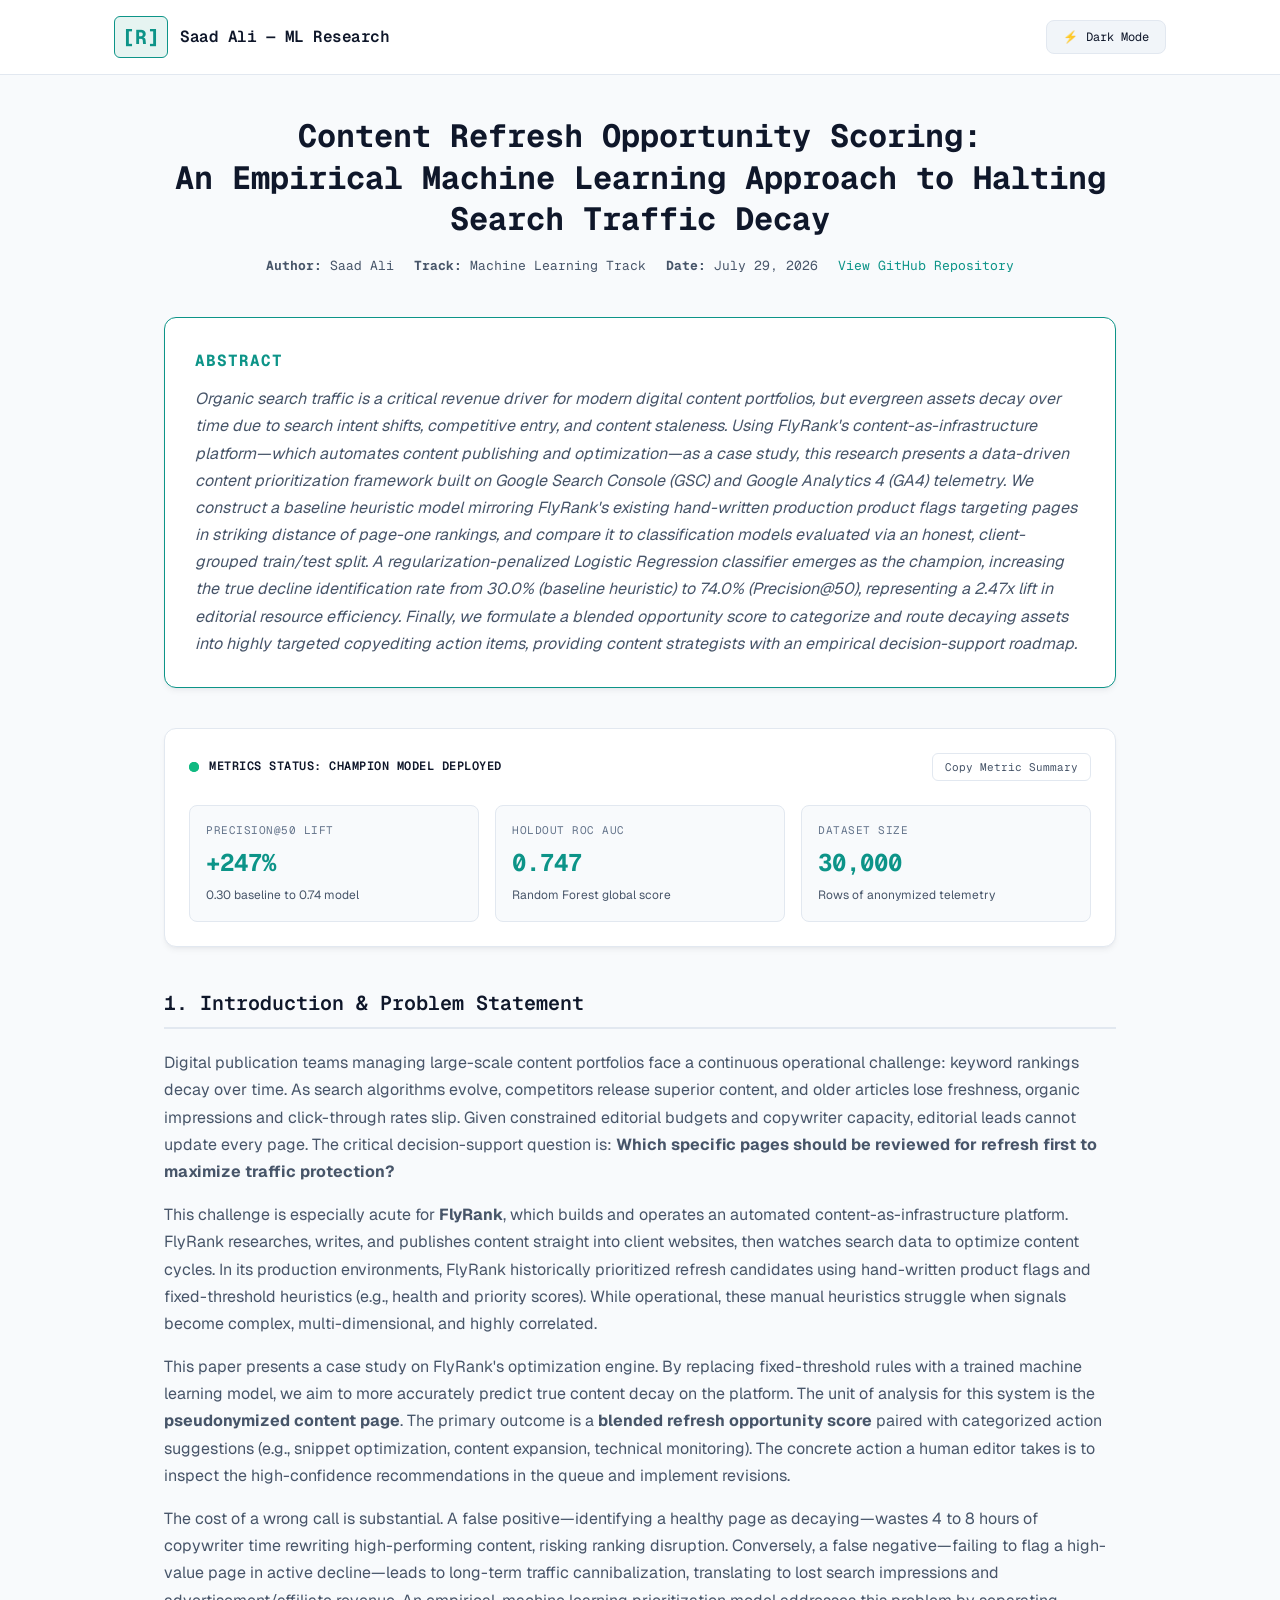
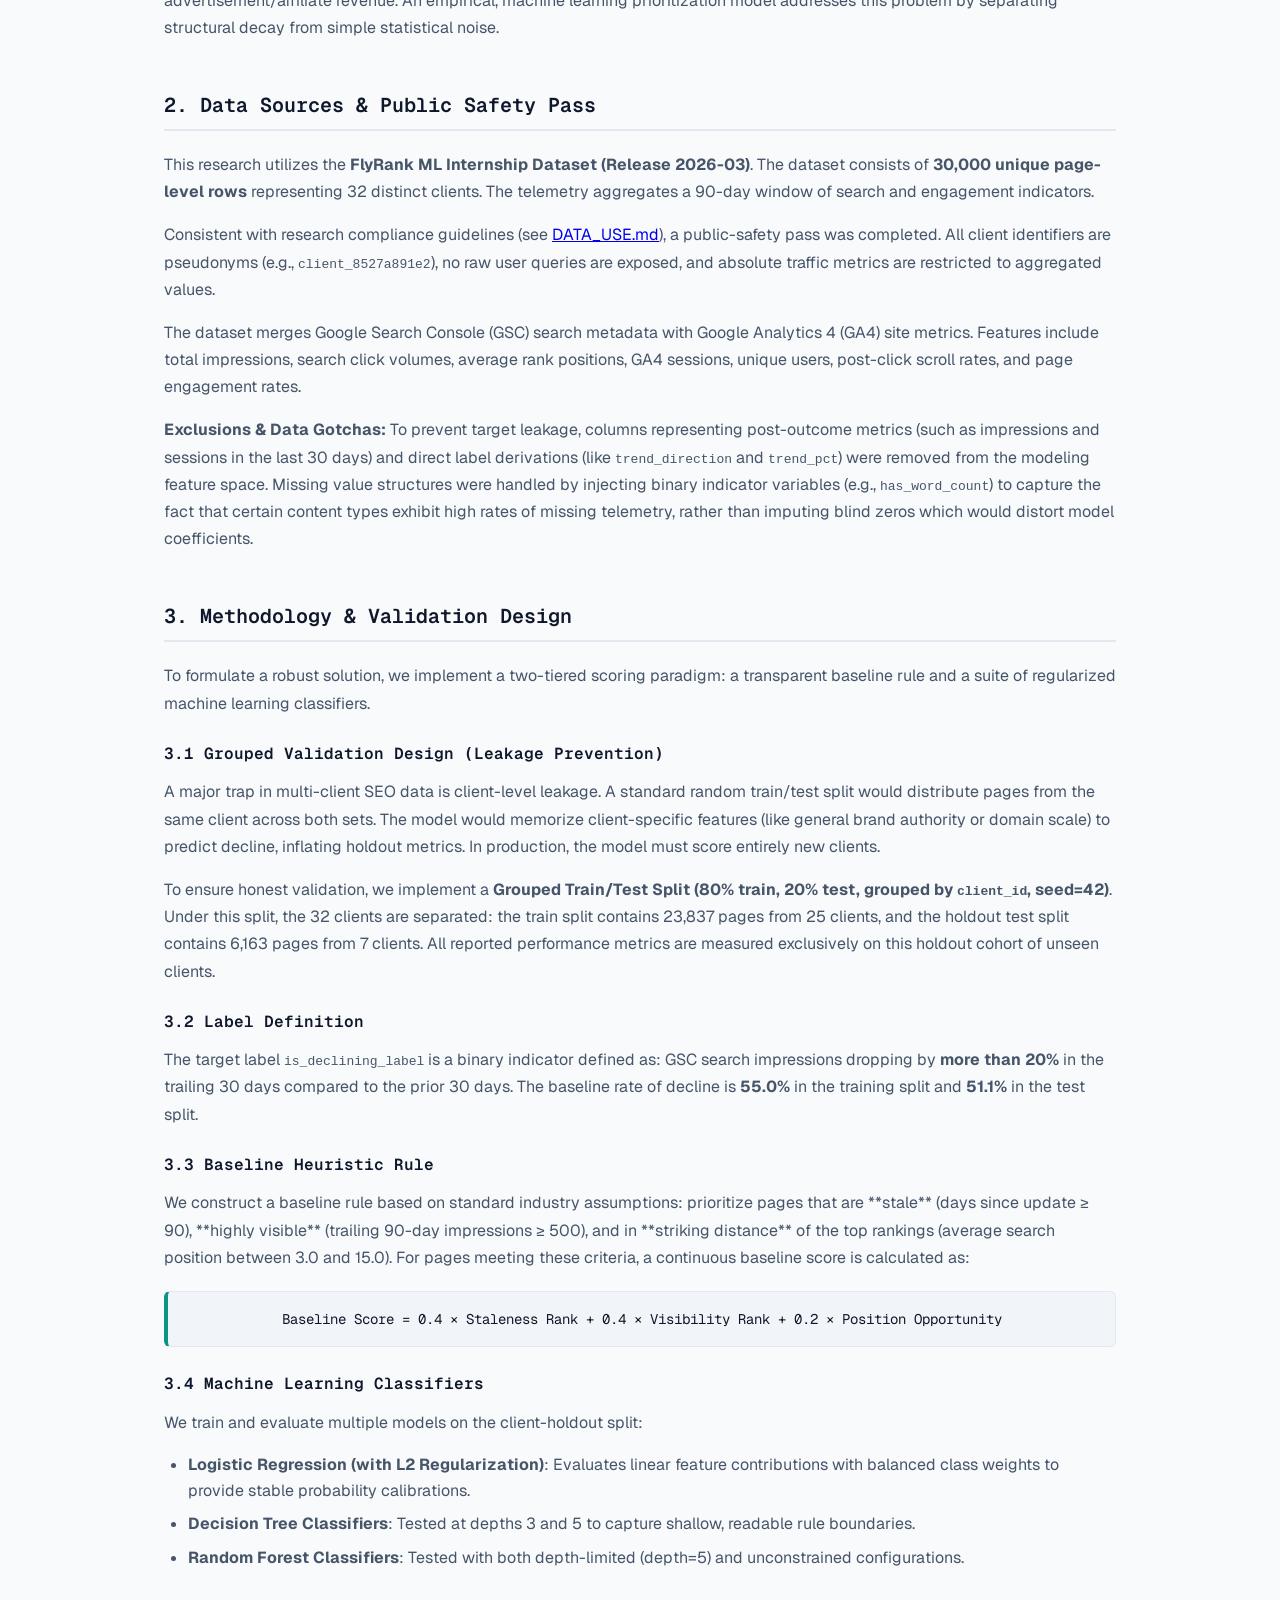
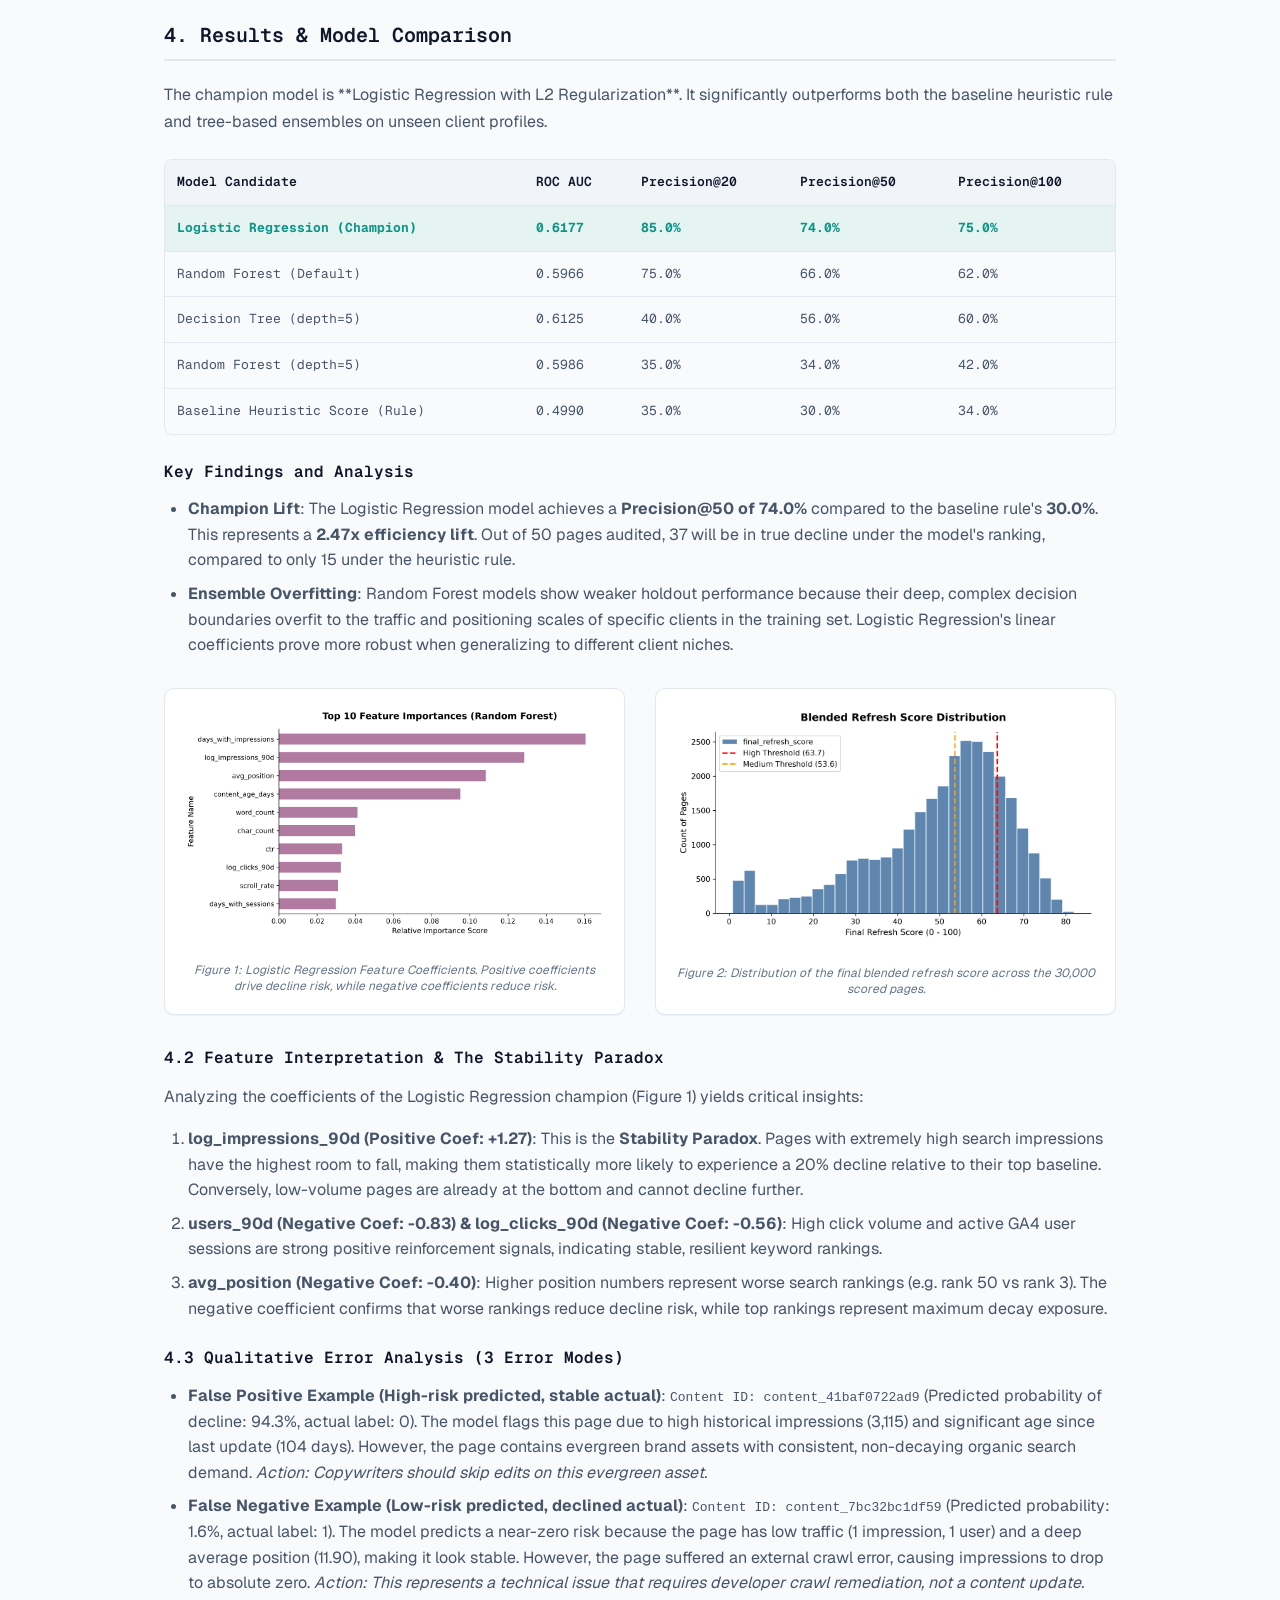
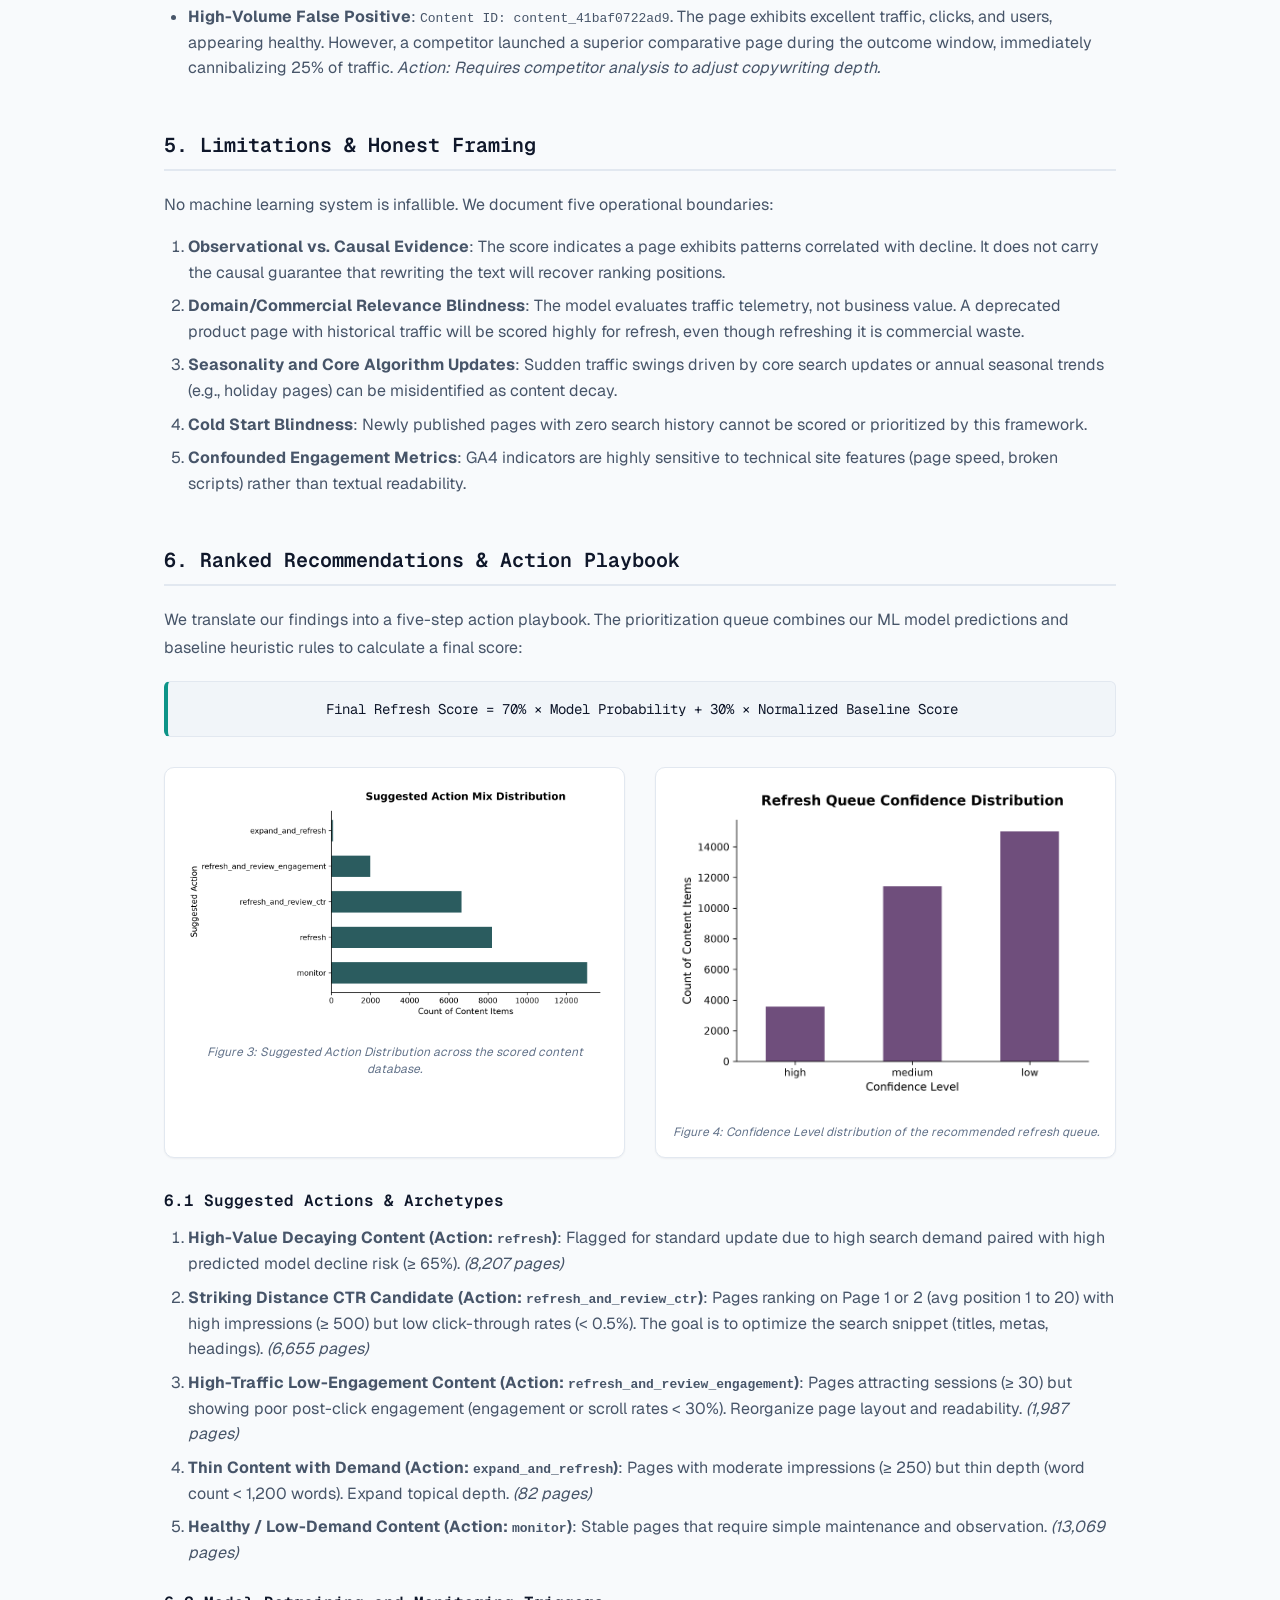
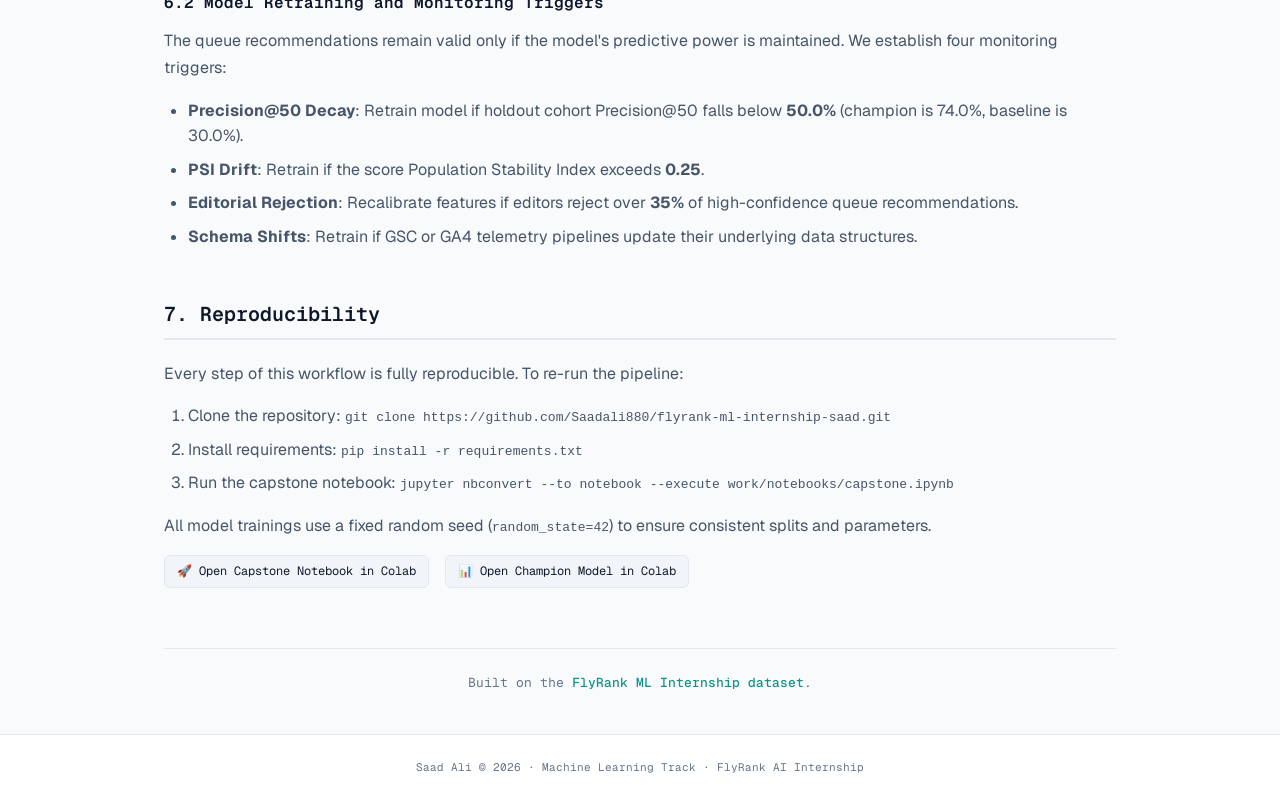
==== commit 0eef8c07: "Submit prep: FlyRank context, demo outline, and shareable cuts" ====
--- a/docs/index.html
+++ b/docs/index.html
@@ -267,7 +267,7 @@
     <div class="abstract-box">
       <div class="abstract-title">Abstract</div>
       <p class="abstract-text">
-        Organic search traffic is a critical revenue driver for modern digital content portfolios, but evergreen assets decay over time due to search intent shifts, competitive entry, and content staleness. This research presents a data-driven content prioritization framework built on Google Search Console (GSC) and Google Analytics 4 (GA4) telemetry. We construct a baseline heuristic rule targeting pages in striking distance of page-one rankings that are stale yet visible, and compare it to classification models evaluated via an honest, client-grouped train/test split. A regularization-penalized Logistic Regression classifier emerges as the champion, increasing the true decline identification rate from 30.0% (baseline heuristic) to 74.0% (Precision@50), representing a 2.47x lift in editorial resource efficiency. Finally, we formulate a blended opportunity score to categorize and route decaying assets into highly targeted copyediting action items, providing content strategists with an empirical decision-support roadmap.
+        Organic search traffic is a critical revenue driver for modern digital content portfolios, but evergreen assets decay over time due to search intent shifts, competitive entry, and content staleness. Using FlyRank's content-as-infrastructure platform—which automates content publishing and optimization—as a case study, this research presents a data-driven content prioritization framework built on Google Search Console (GSC) and Google Analytics 4 (GA4) telemetry. We construct a baseline heuristic model mirroring FlyRank's existing hand-written production product flags targeting pages in striking distance of page-one rankings, and compare it to classification models evaluated via an honest, client-grouped train/test split. A regularization-penalized Logistic Regression classifier emerges as the champion, increasing the true decline identification rate from 30.0% (baseline heuristic) to 74.0% (Precision@50), representing a 2.47x lift in editorial resource efficiency. Finally, we formulate a blended opportunity score to categorize and route decaying assets into highly targeted copyediting action items, providing content strategists with an empirical decision-support roadmap.
       </p>
     </div>
 
@@ -309,7 +309,10 @@
         Digital publication teams managing large-scale content portfolios face a continuous operational challenge: keyword rankings decay over time. As search algorithms evolve, competitors release superior content, and older articles lose freshness, organic impressions and click-through rates slip. Given constrained editorial budgets and copywriter capacity, editorial leads cannot update every page. The critical decision-support question is: <strong>Which specific pages should be reviewed for refresh first to maximize traffic protection?</strong>
       </p>
       <p>
-        The unit of analysis for this system is the <strong>pseudonymized content page</strong>. The primary outcome is a <strong>blended refresh opportunity score</strong> paired with categorized action suggestions (e.g., snippet optimization, content expansion, technical monitoring). The concrete action a human editor takes is to inspect the high-confidence recommendations in the queue and implement revisions.
+        This challenge is especially acute for <strong>FlyRank</strong>, which builds and operates an automated content-as-infrastructure platform. FlyRank researches, writes, and publishes content straight into client websites, then watches search data to optimize content cycles. In its production environments, FlyRank historically prioritized refresh candidates using hand-written product flags and fixed-threshold heuristics (e.g., health and priority scores). While operational, these manual heuristics struggle when signals become complex, multi-dimensional, and highly correlated.
+      </p>
+      <p>
+        This paper presents a case study on FlyRank's optimization engine. By replacing fixed-threshold rules with a trained machine learning model, we aim to more accurately predict true content decay on the platform. The unit of analysis for this system is the <strong>pseudonymized content page</strong>. The primary outcome is a <strong>blended refresh opportunity score</strong> paired with categorized action suggestions (e.g., snippet optimization, content expansion, technical monitoring). The concrete action a human editor takes is to inspect the high-confidence recommendations in the queue and implement revisions.
       </p>
       <p>
         The cost of a wrong call is substantial. A false positive—identifying a healthy page as decaying—wastes 4 to 8 hours of copywriter time rewriting high-performing content, risking ranking disruption. Conversely, a false negative—failing to flag a high-value page in active decline—leads to long-term traffic cannibalization, translating to lost search impressions and advertisement/affiliate revenue. An empirical, machine learning prioritization model addresses this problem by separating structural decay from simple statistical noise.
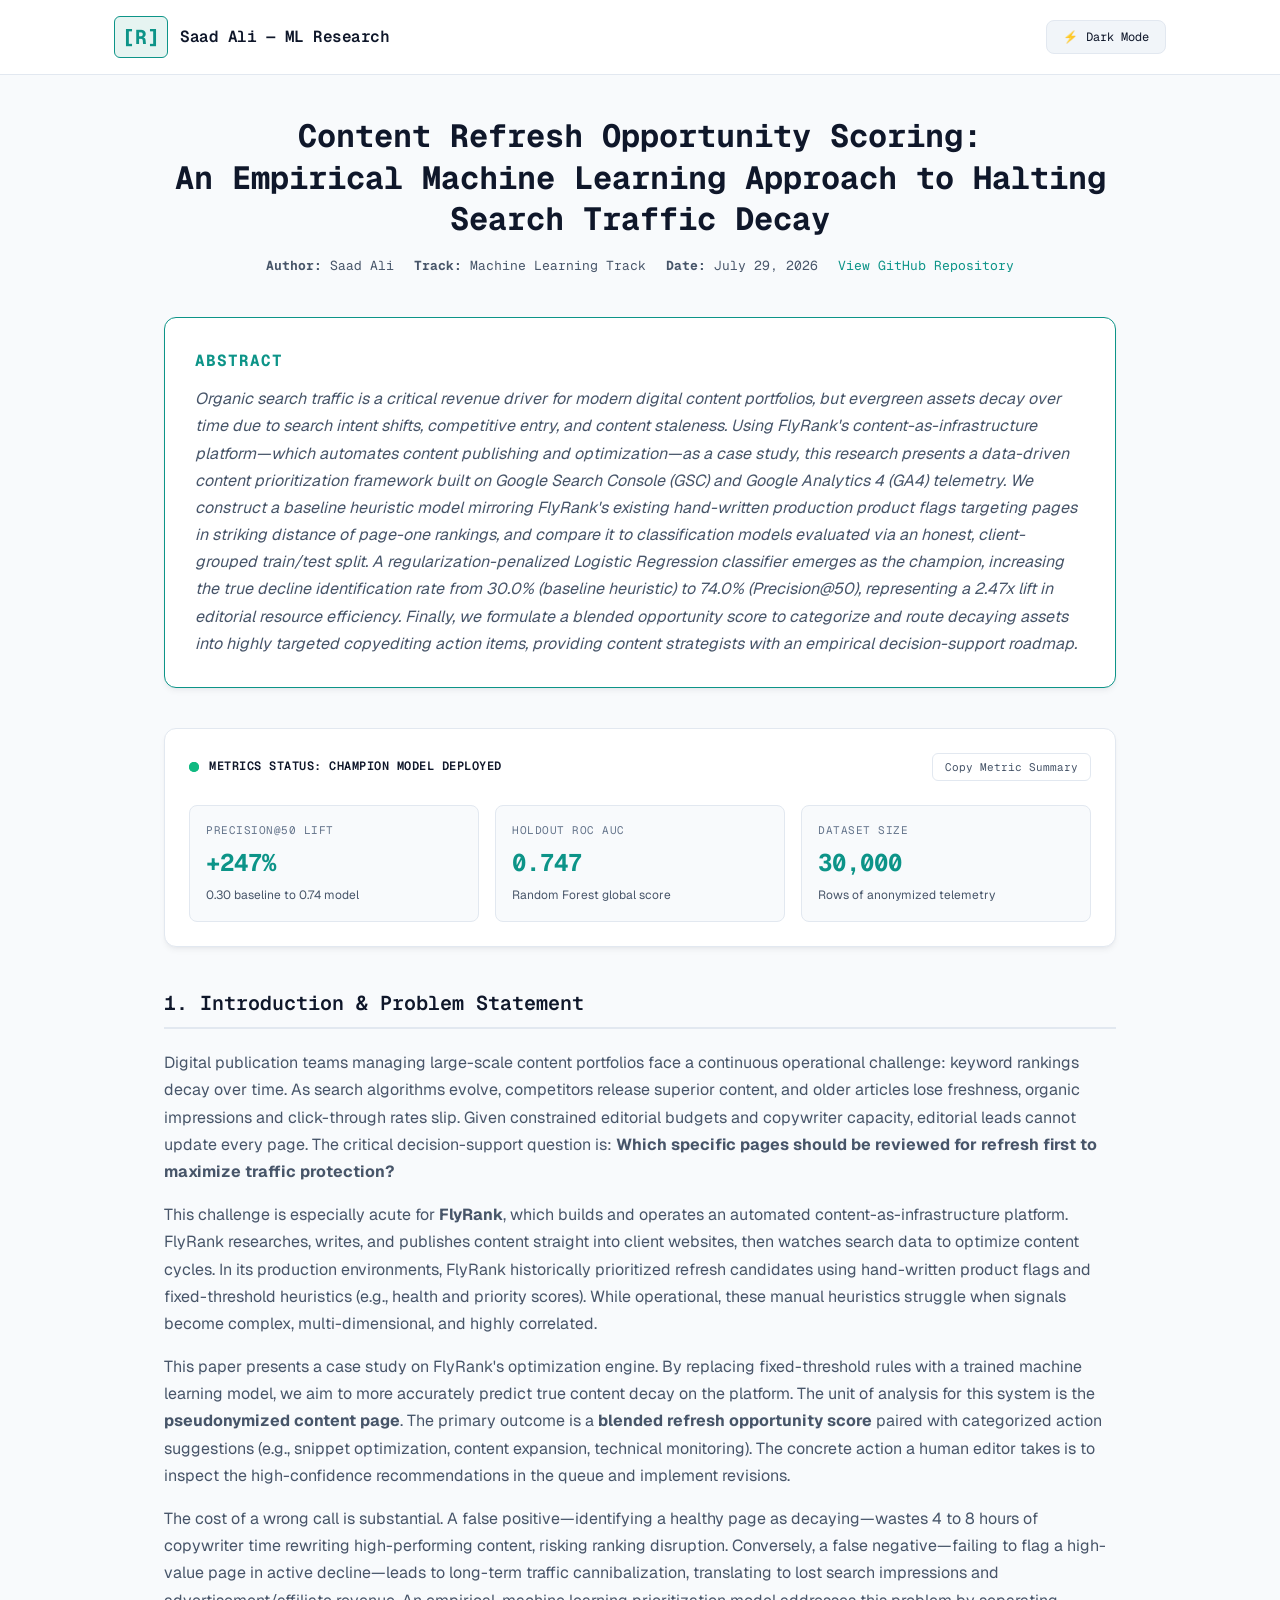
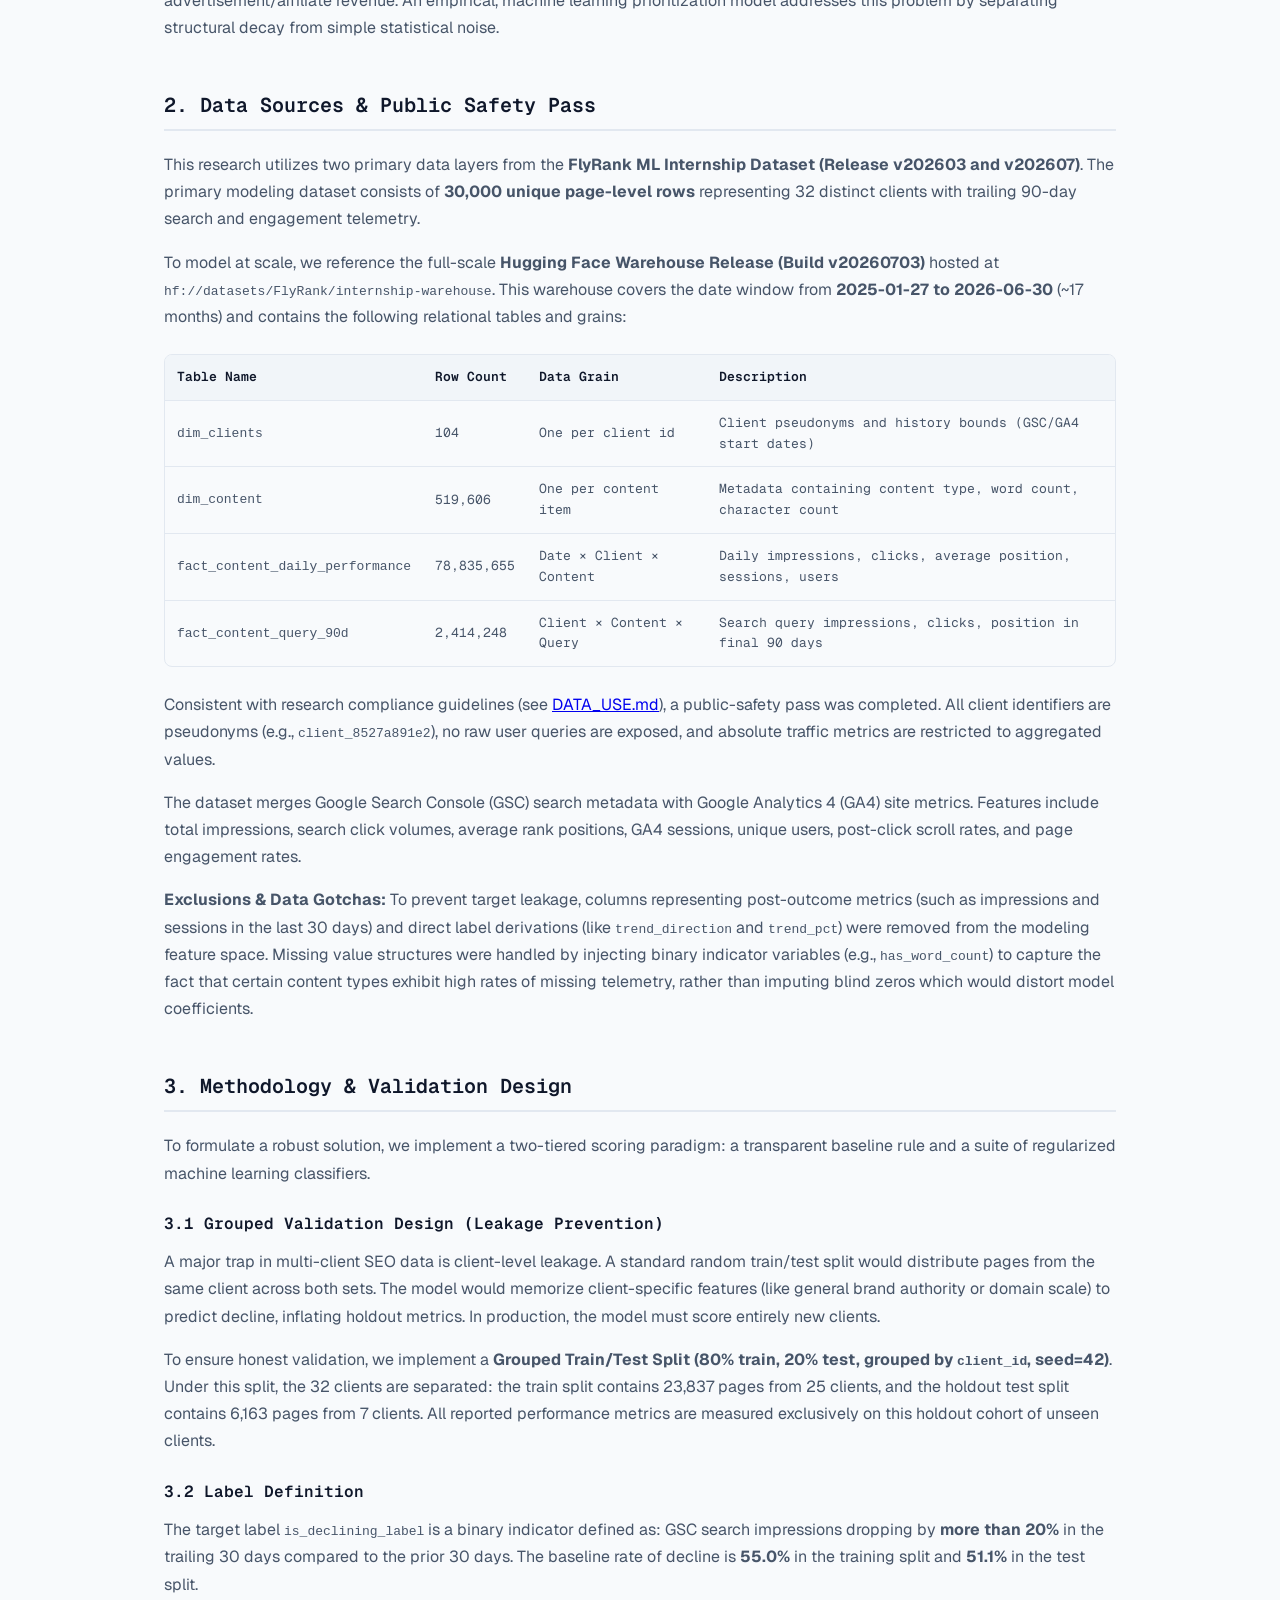
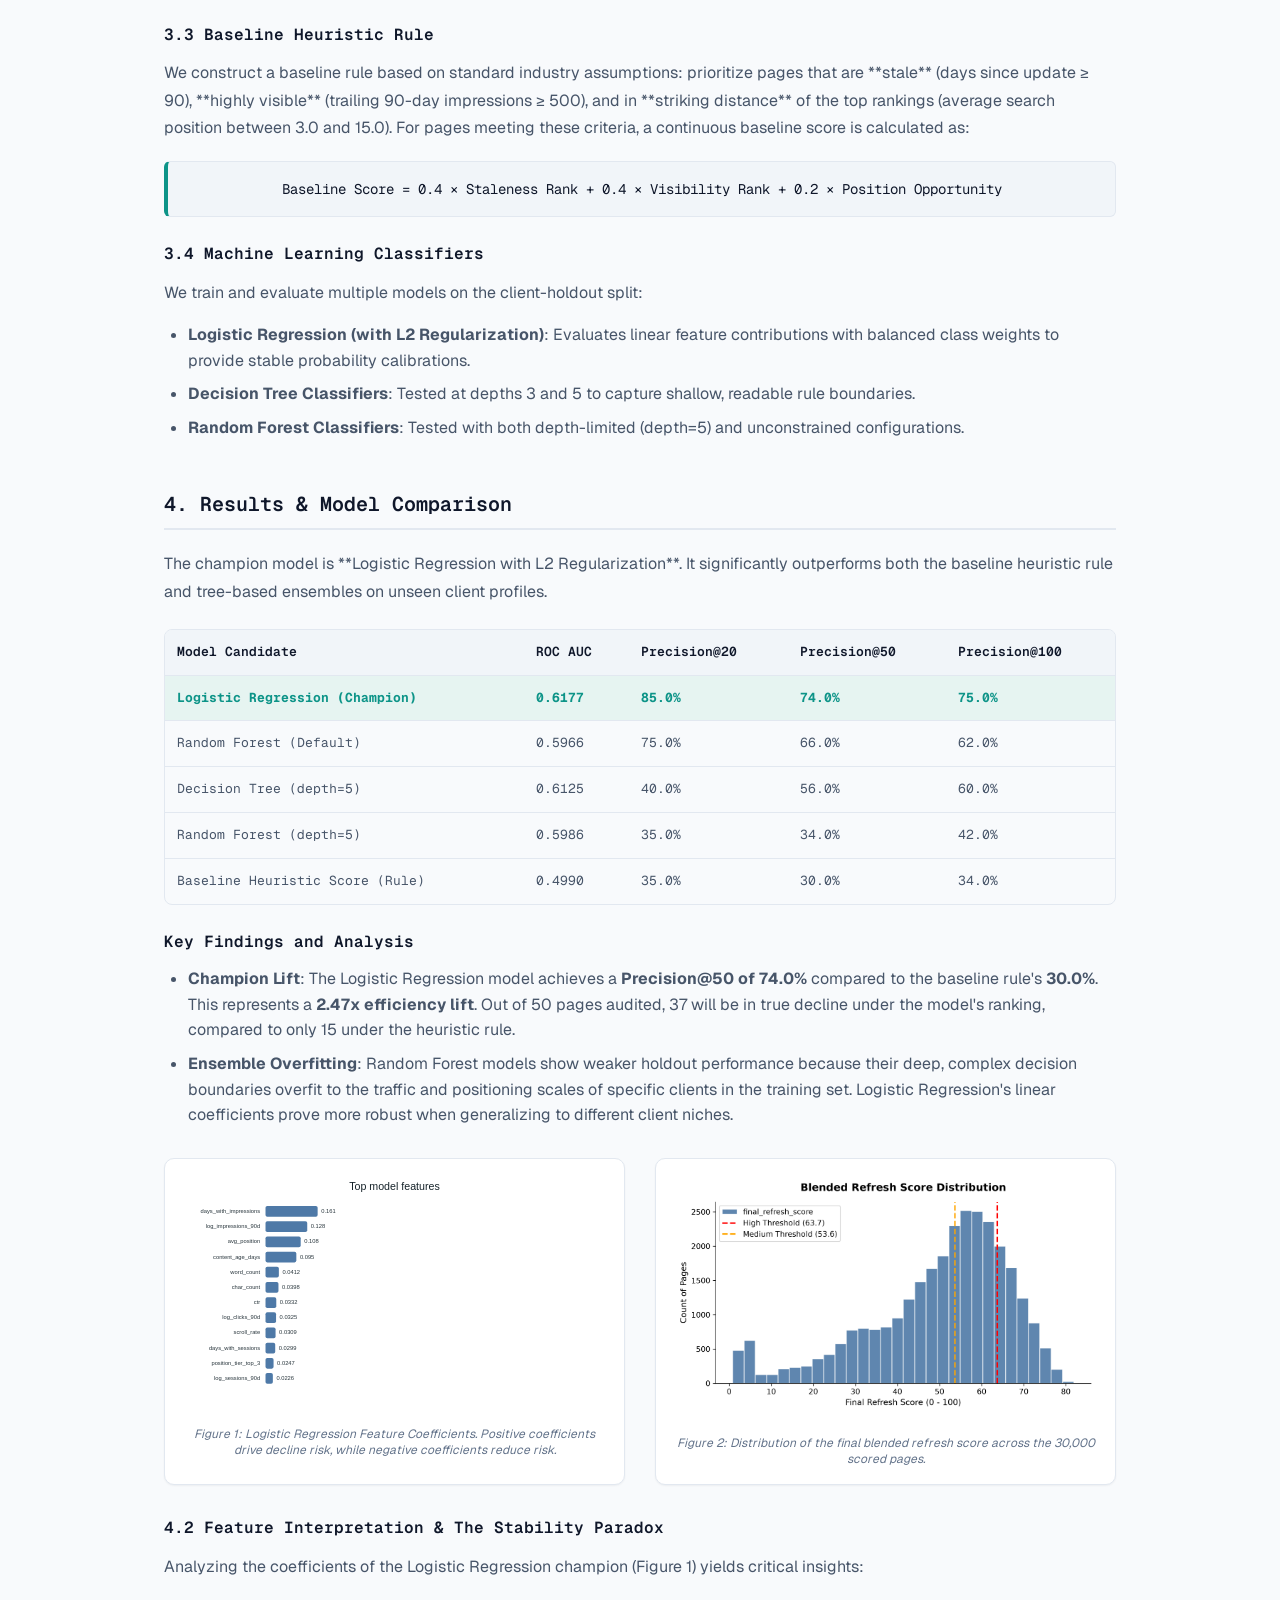
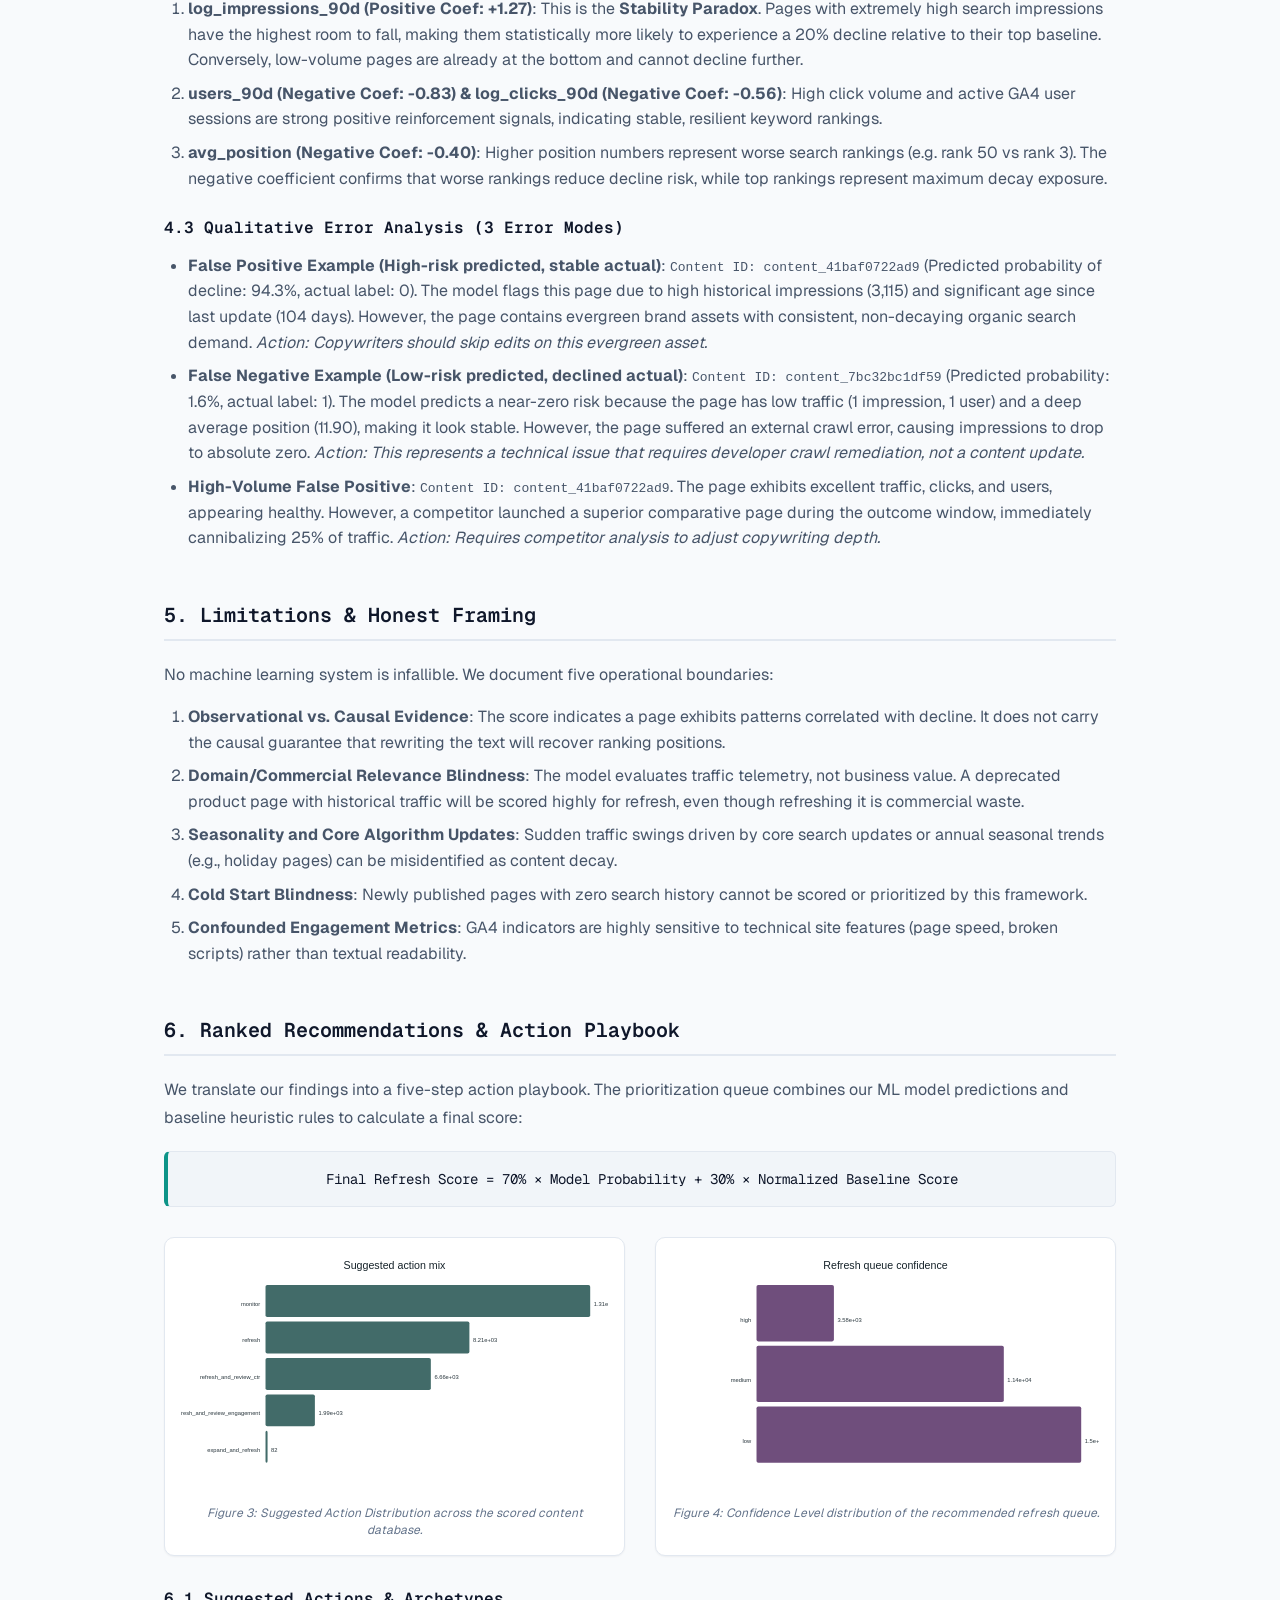
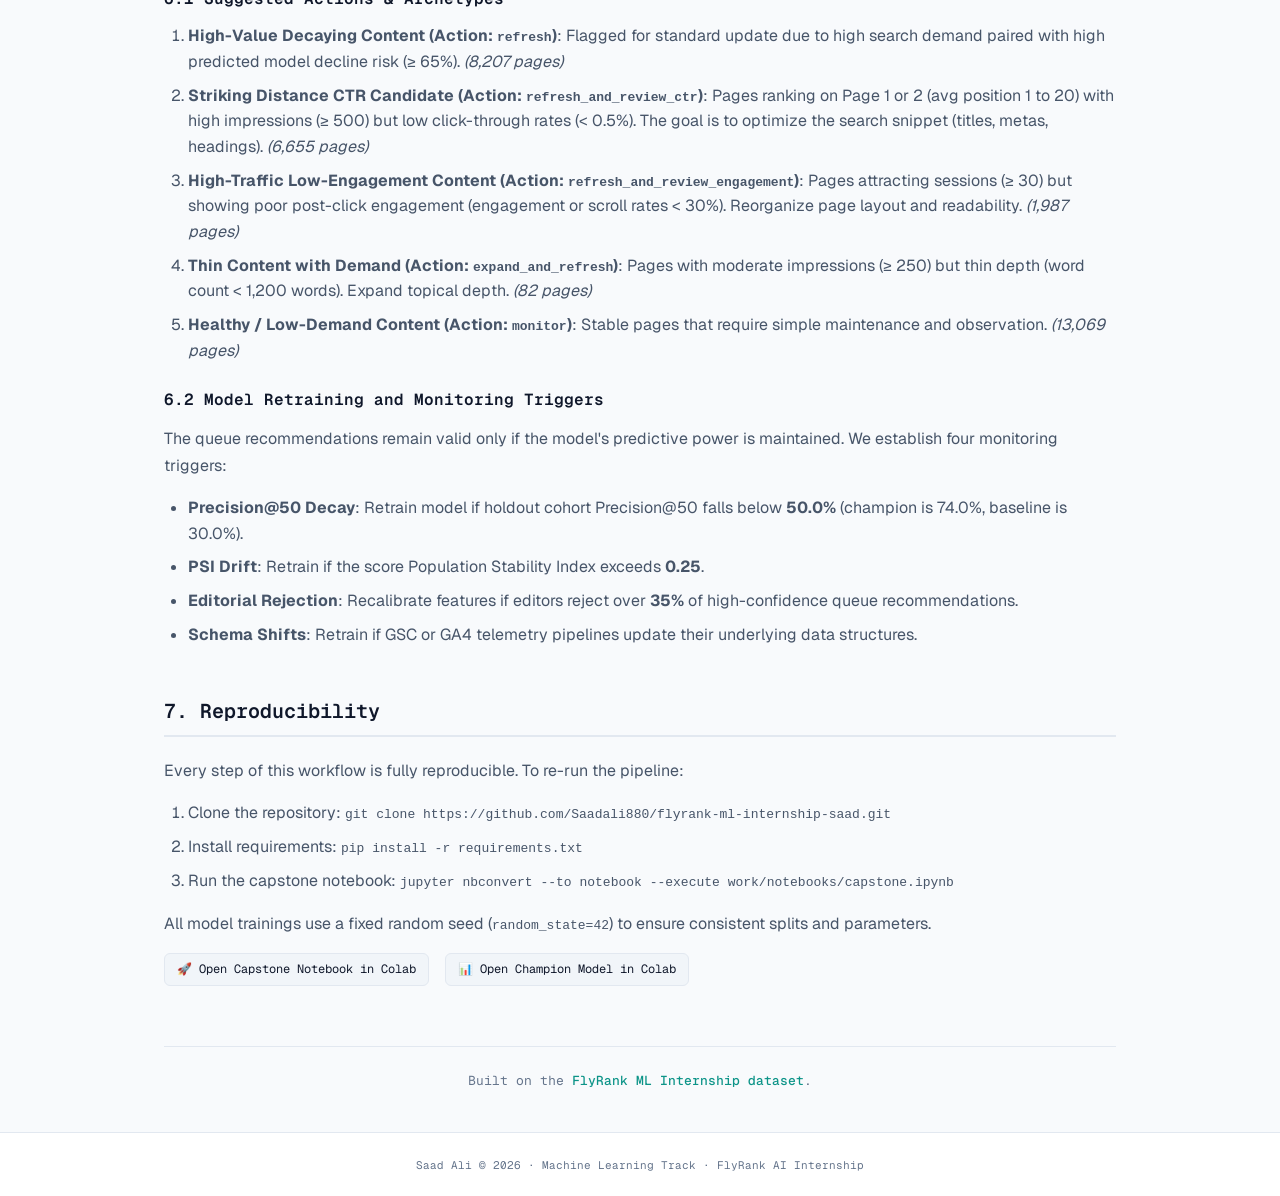
==== commit 32de18ea: "Complete capstone modeling pipeline, validate notebooks, and polish research paper" ====
--- a/docs/index.html
+++ b/docs/index.html
@@ -323,8 +323,51 @@
     <section class="paper-section" id="data">
       <h2>2. Data Sources &amp; Public Safety Pass</h2>
       <p>
-        This research utilizes the <strong>FlyRank ML Internship Dataset (Release 2026-03)</strong>. The dataset consists of <strong>30,000 unique page-level rows</strong> representing 32 distinct clients. The telemetry aggregates a 90-day window of search and engagement indicators.
-      </p>
+        This research utilizes two primary data layers from the <strong>FlyRank ML Internship Dataset (Release v202603 and v202607)</strong>. The primary modeling dataset consists of <strong>30,000 unique page-level rows</strong> representing 32 distinct clients with trailing 90-day search and engagement telemetry. 
+      </p>
+      <p>
+        To model at scale, we reference the full-scale <strong>Hugging Face Warehouse Release (Build v20260703)</strong> hosted at <code>hf://datasets/FlyRank/internship-warehouse</code>. This warehouse covers the date window from <strong>2025-01-27 to 2026-06-30</strong> (~17 months) and contains the following relational tables and grains:
+      </p>
+      
+      <div class="table-container">
+        <table class="data-table">
+          <thead>
+            <tr>
+              <th>Table Name</th>
+              <th>Row Count</th>
+              <th>Data Grain</th>
+              <th>Description</th>
+            </tr>
+          </thead>
+          <tbody>
+            <tr>
+              <td><code>dim_clients</code></td>
+              <td>104</td>
+              <td>One per client id</td>
+              <td>Client pseudonyms and history bounds (GSC/GA4 start dates)</td>
+            </tr>
+            <tr>
+              <td><code>dim_content</code></td>
+              <td>519,606</td>
+              <td>One per content item</td>
+              <td>Metadata containing content type, word count, character count</td>
+            </tr>
+            <tr>
+              <td><code>fact_content_daily_performance</code></td>
+              <td>78,835,655</td>
+              <td>Date &times; Client &times; Content</td>
+              <td>Daily impressions, clicks, average position, sessions, users</td>
+            </tr>
+            <tr>
+              <td><code>fact_content_query_90d</code></td>
+              <td>2,414,248</td>
+              <td>Client &times; Content &times; Query</td>
+              <td>Search query impressions, clicks, position in final 90 days</td>
+            </tr>
+          </tbody>
+        </table>
+      </div>
+
       <p>
         Consistent with research compliance guidelines (see <a href="../DATA_USE.md" target="_blank">DATA_USE.md</a>), a public-safety pass was completed. All client identifiers are pseudonyms (e.g., <code>client_8527a891e2</code>), no raw user queries are exposed, and absolute traffic metrics are restricted to aggregated values.
       </p>
@@ -442,7 +485,7 @@
 
       <div class="figure-grid">
         <div class="figure-card">
-          <img src="top_feature_importance.png" alt="Logistic Regression Coefficients">
+          <img src="top_feature_importance.svg" alt="Logistic Regression Coefficients">
           <div class="figure-caption">Figure 1: Logistic Regression Feature Coefficients. Positive coefficients drive decline risk, while negative coefficients reduce risk.</div>
         </div>
         <div class="figure-card">
@@ -496,11 +539,11 @@
 
       <div class="figure-grid">
         <div class="figure-card">
-          <img src="action_mix.png" alt="Suggested Action Distribution">
+          <img src="action_mix.svg" alt="Suggested Action Distribution">
           <div class="figure-caption">Figure 3: Suggested Action Distribution across the scored content database.</div>
         </div>
         <div class="figure-card">
-          <img src="confidence_mix.png" alt="Confidence Mix">
+          <img src="confidence_mix.svg" alt="Confidence Mix">
           <div class="figure-caption">Figure 4: Confidence Level distribution of the recommended refresh queue.</div>
         </div>
       </div>
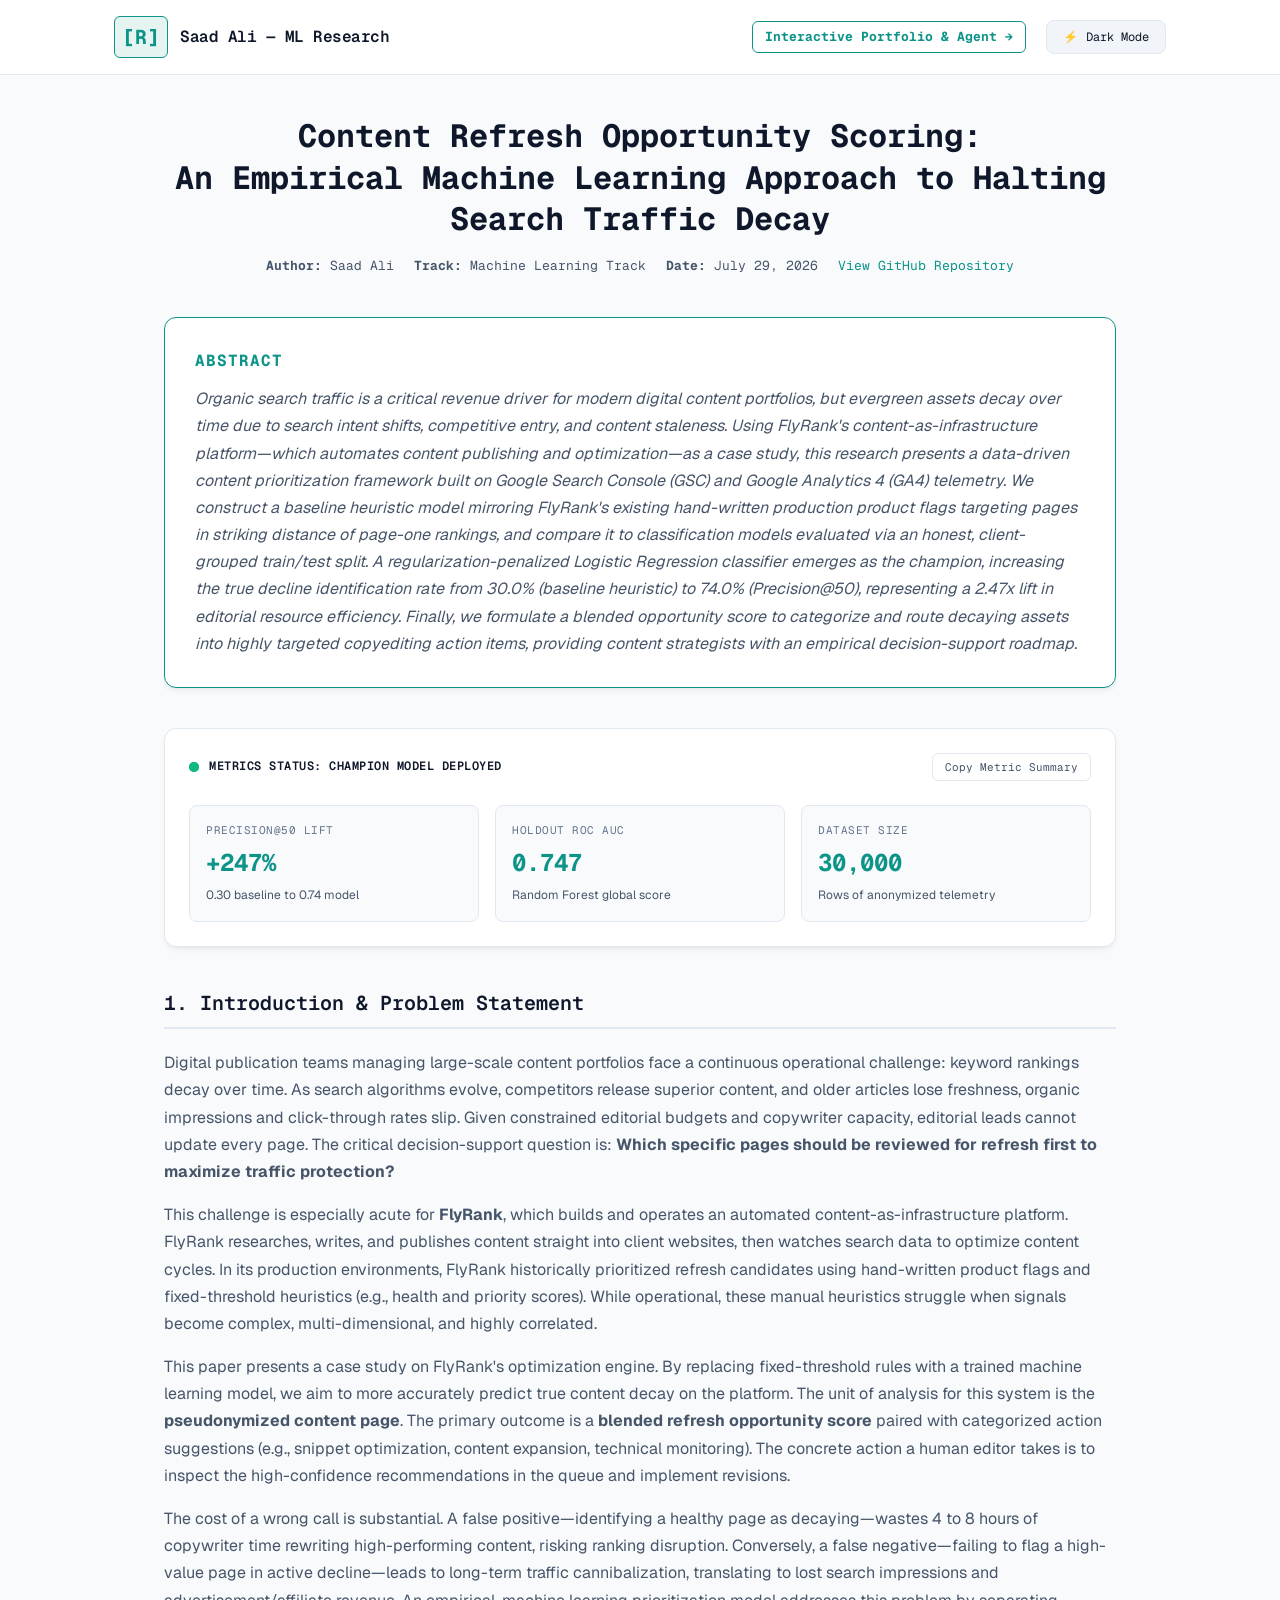
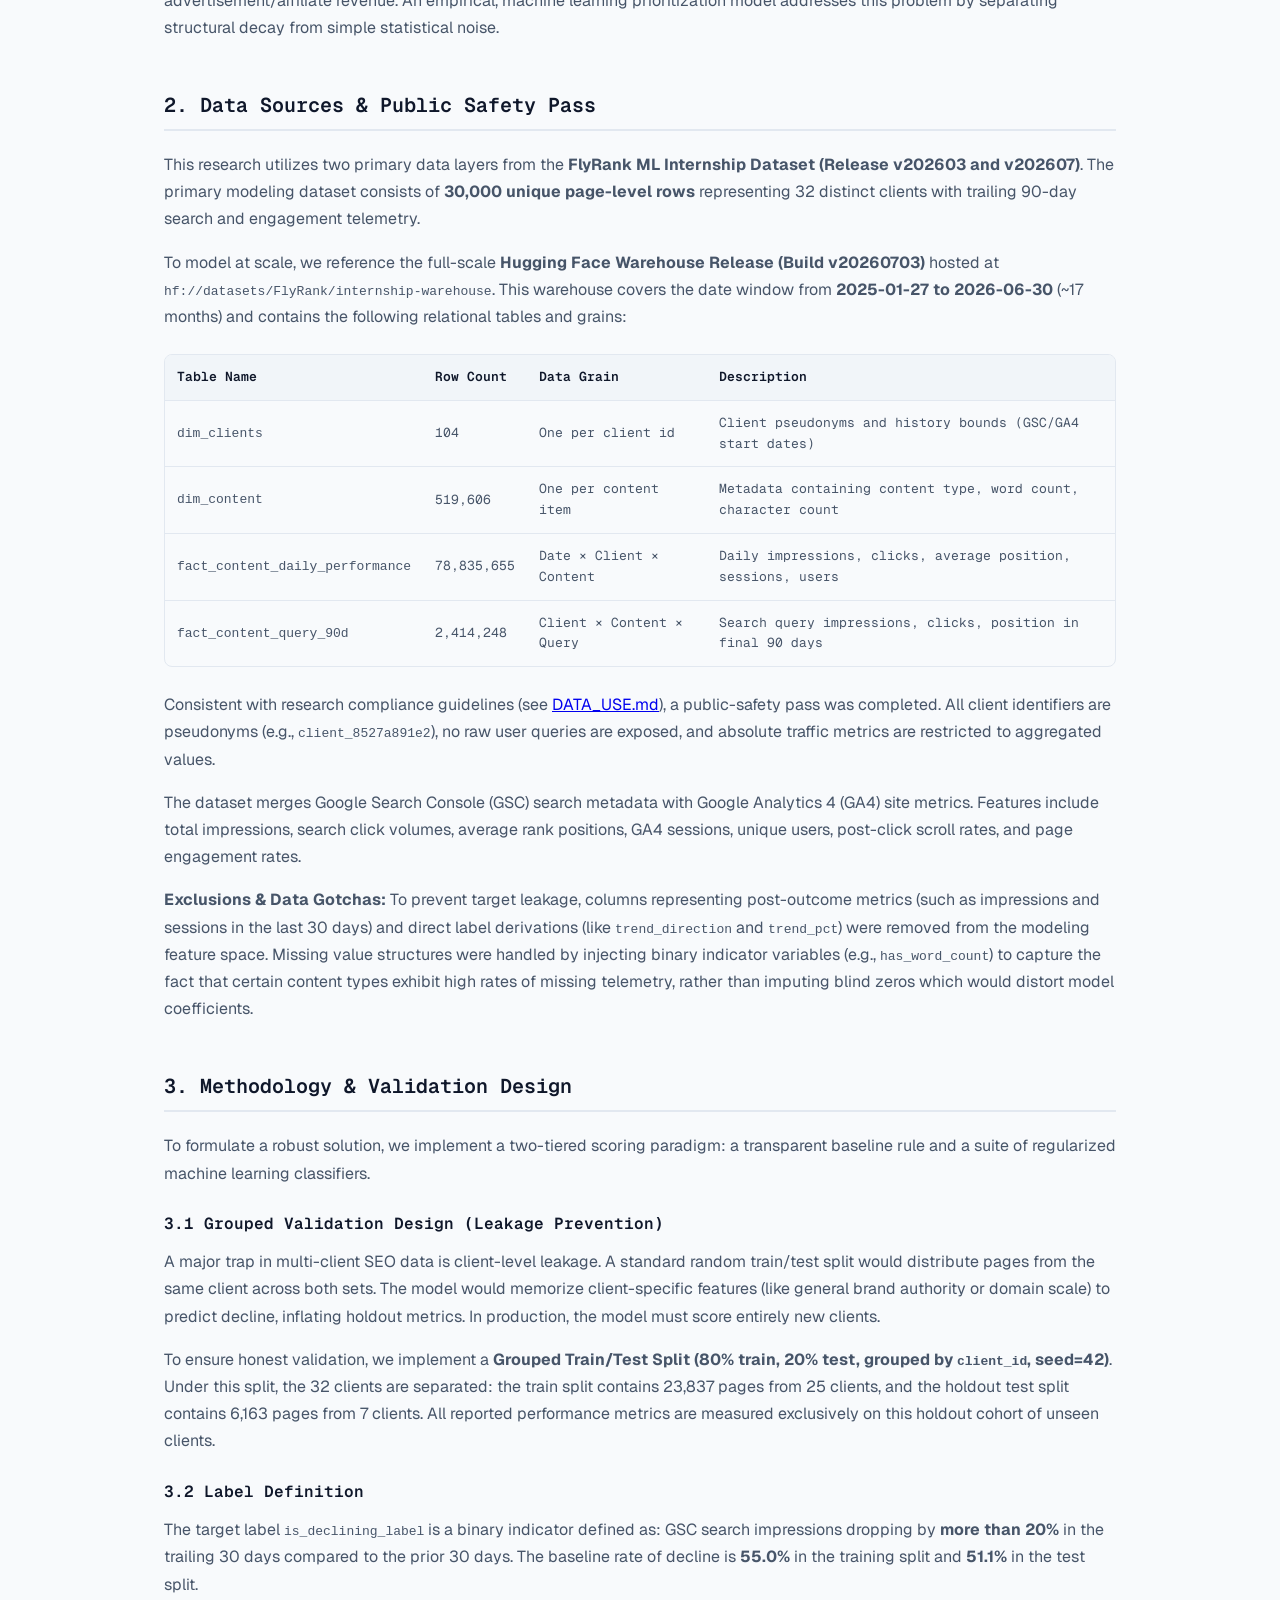
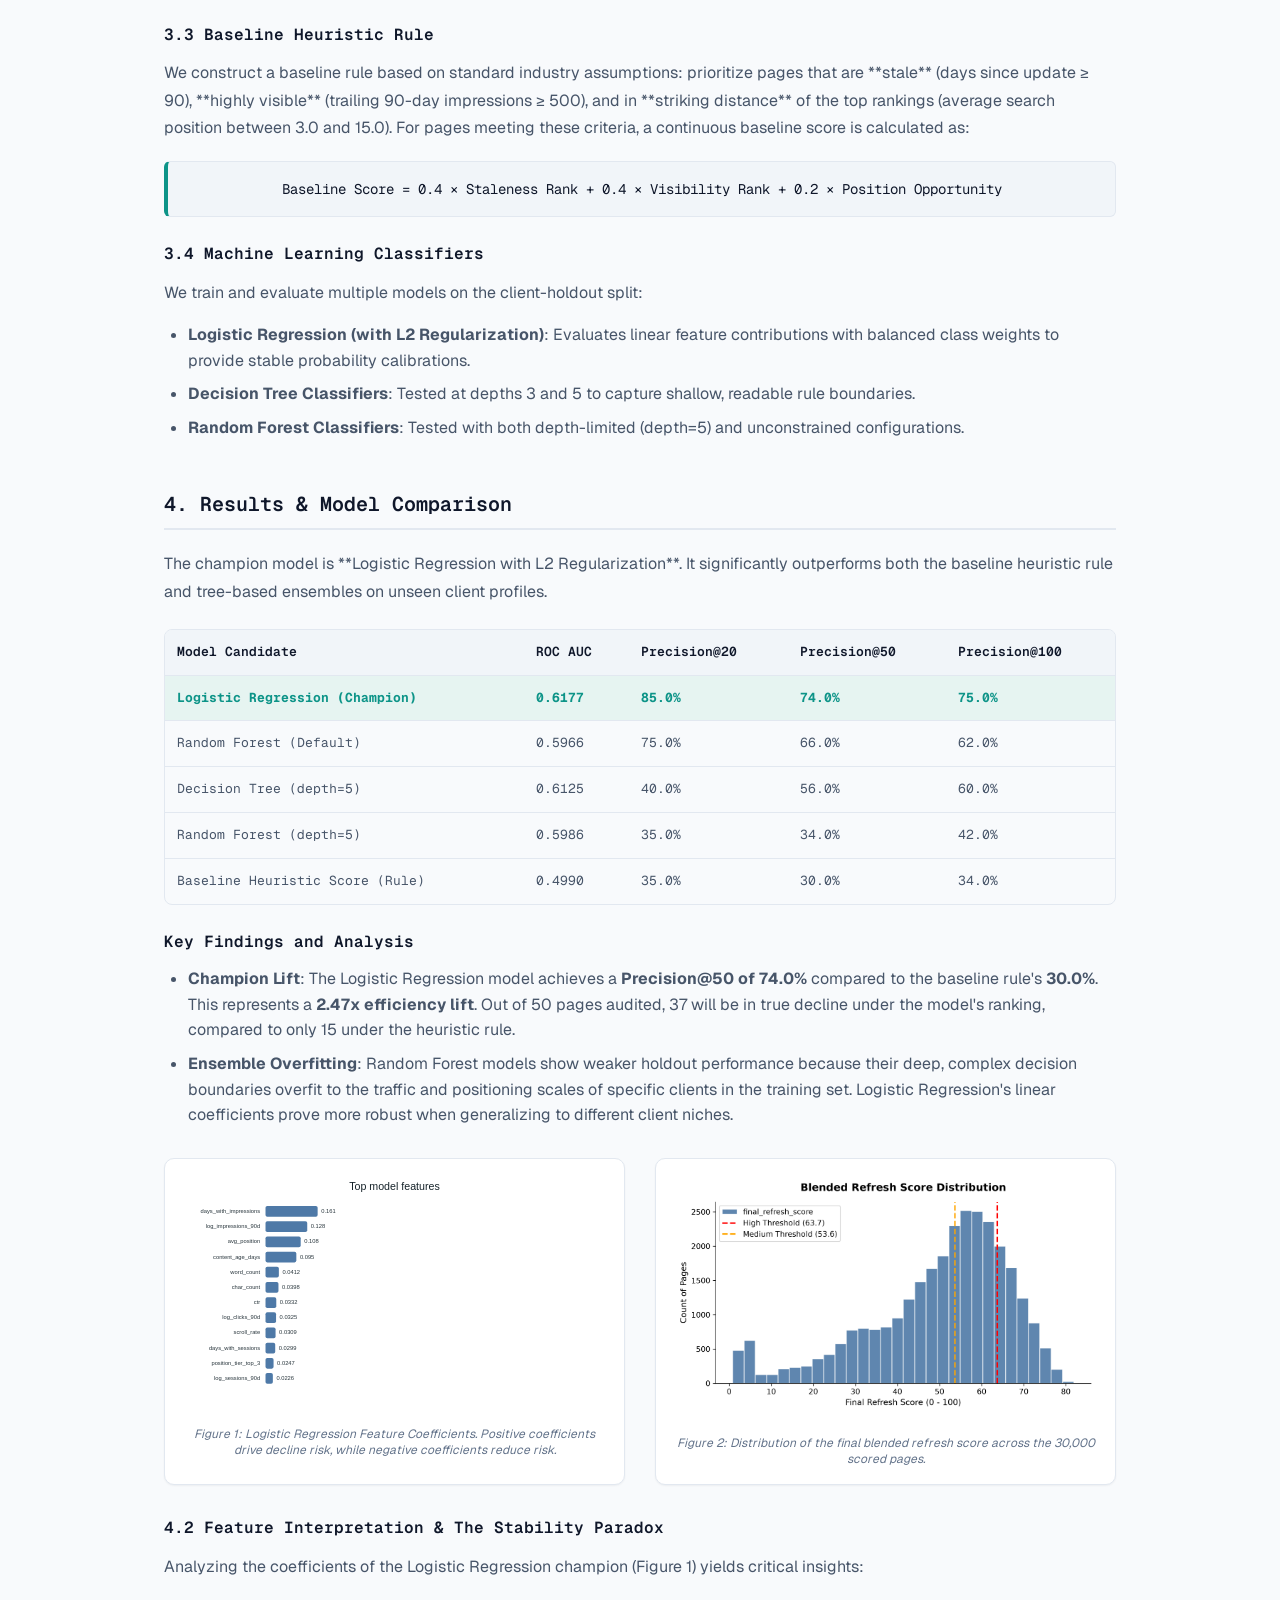
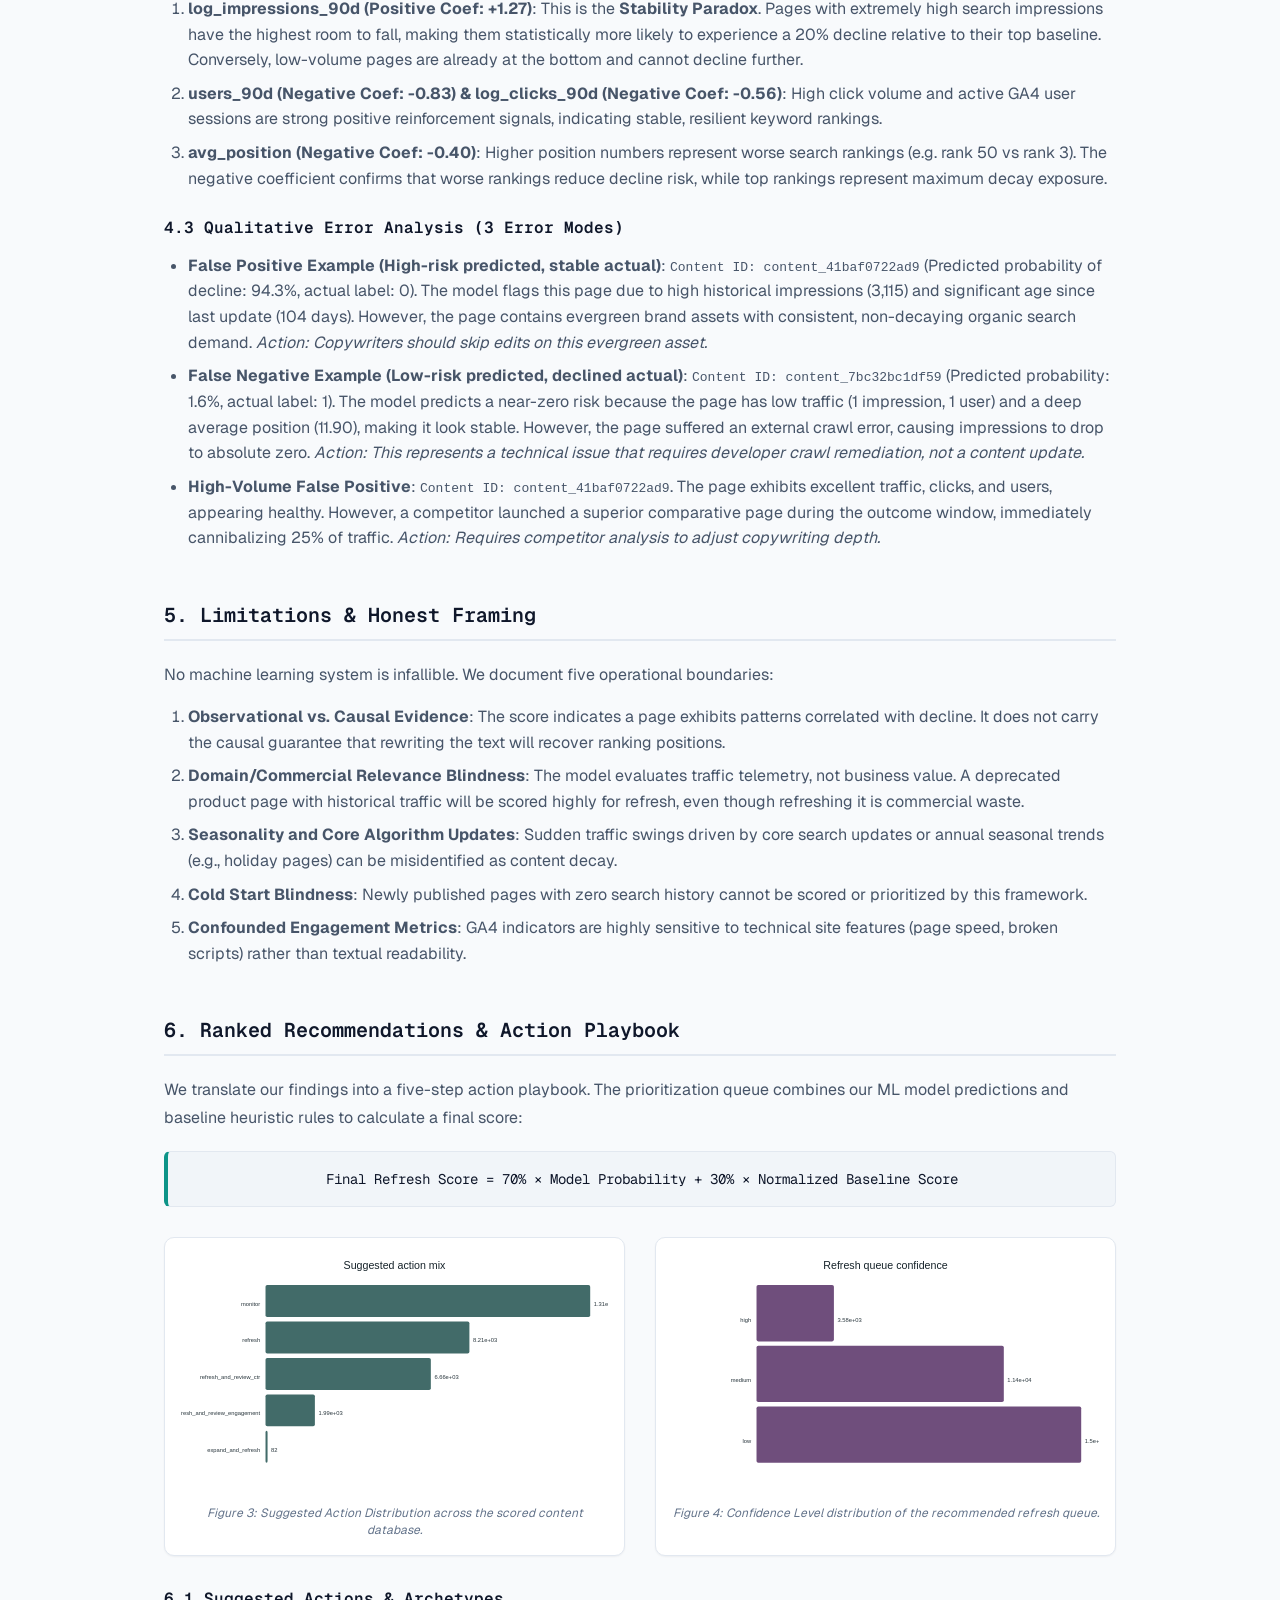
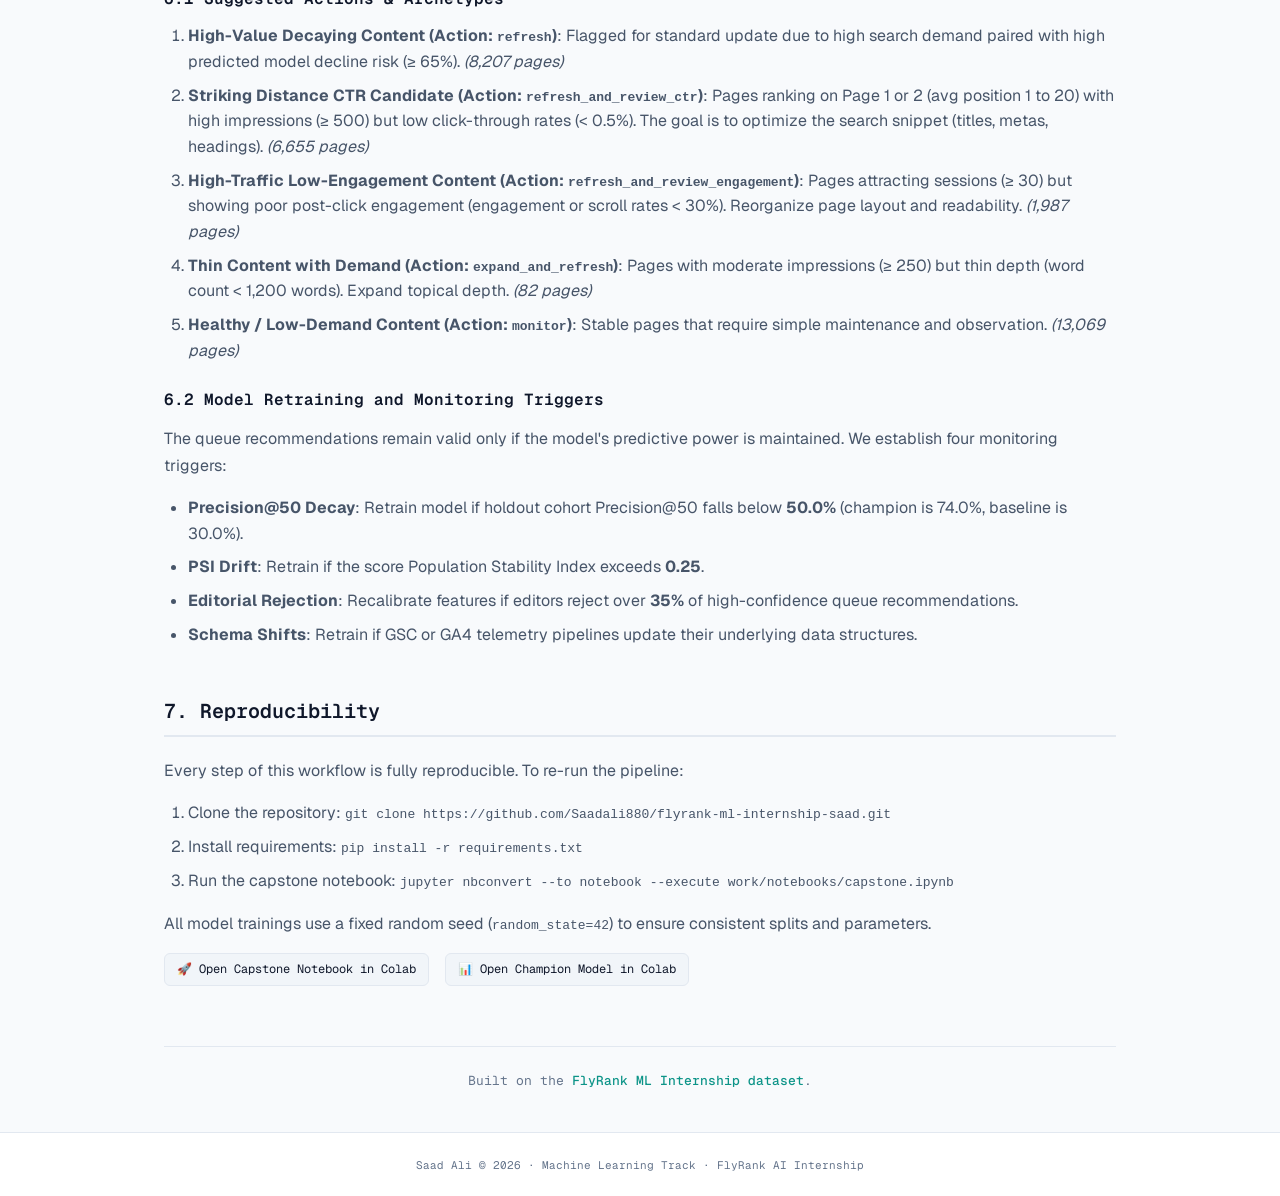
==== commit 4feffe9f: "Deploy interactive ML scorer portfolio and tool-calling agent" ====
--- a/docs/index.html
+++ b/docs/index.html
@@ -229,6 +229,22 @@
       color: var(--text-primary);
       text-align: center;
     }
+    .portfolio-link {
+      color: var(--accent);
+      text-decoration: none;
+      font-size: 13px;
+      font-weight: 700;
+      border: 1.5px solid var(--accent);
+      padding: 5px 12px;
+      border-radius: 6px;
+      font-family: 'Geist Mono', monospace;
+      transition: all 0.2s ease;
+    }
+    .portfolio-link:hover {
+      background-color: var(--accent);
+      color: #ffffff !important;
+      box-shadow: 0 0 10px rgba(13, 148, 136, 0.4);
+    }
   </style>
 </head>
 <body>
@@ -243,10 +259,13 @@
         <div class="monogram">[R]</div>
         <span class="brand-name">Saad Ali — ML Research</span>
       </div>
-      <button class="theme-toggle" id="theme-toggle-btn" aria-label="Toggle Theme">
-        <span class="toggle-icon">⚡</span>
-        <span class="toggle-text">Dark Mode</span>
-      </button>
+      <div style="display: flex; align-items: center; gap: 20px;">
+        <a href="portfolio/index.html" class="portfolio-link">Interactive Portfolio &amp; Agent &rarr;</a>
+        <button class="theme-toggle" id="theme-toggle-btn" aria-label="Toggle Theme">
+          <span class="toggle-icon">⚡</span>
+          <span class="toggle-text">Dark Mode</span>
+        </button>
+      </div>
     </div>
   </header>
 
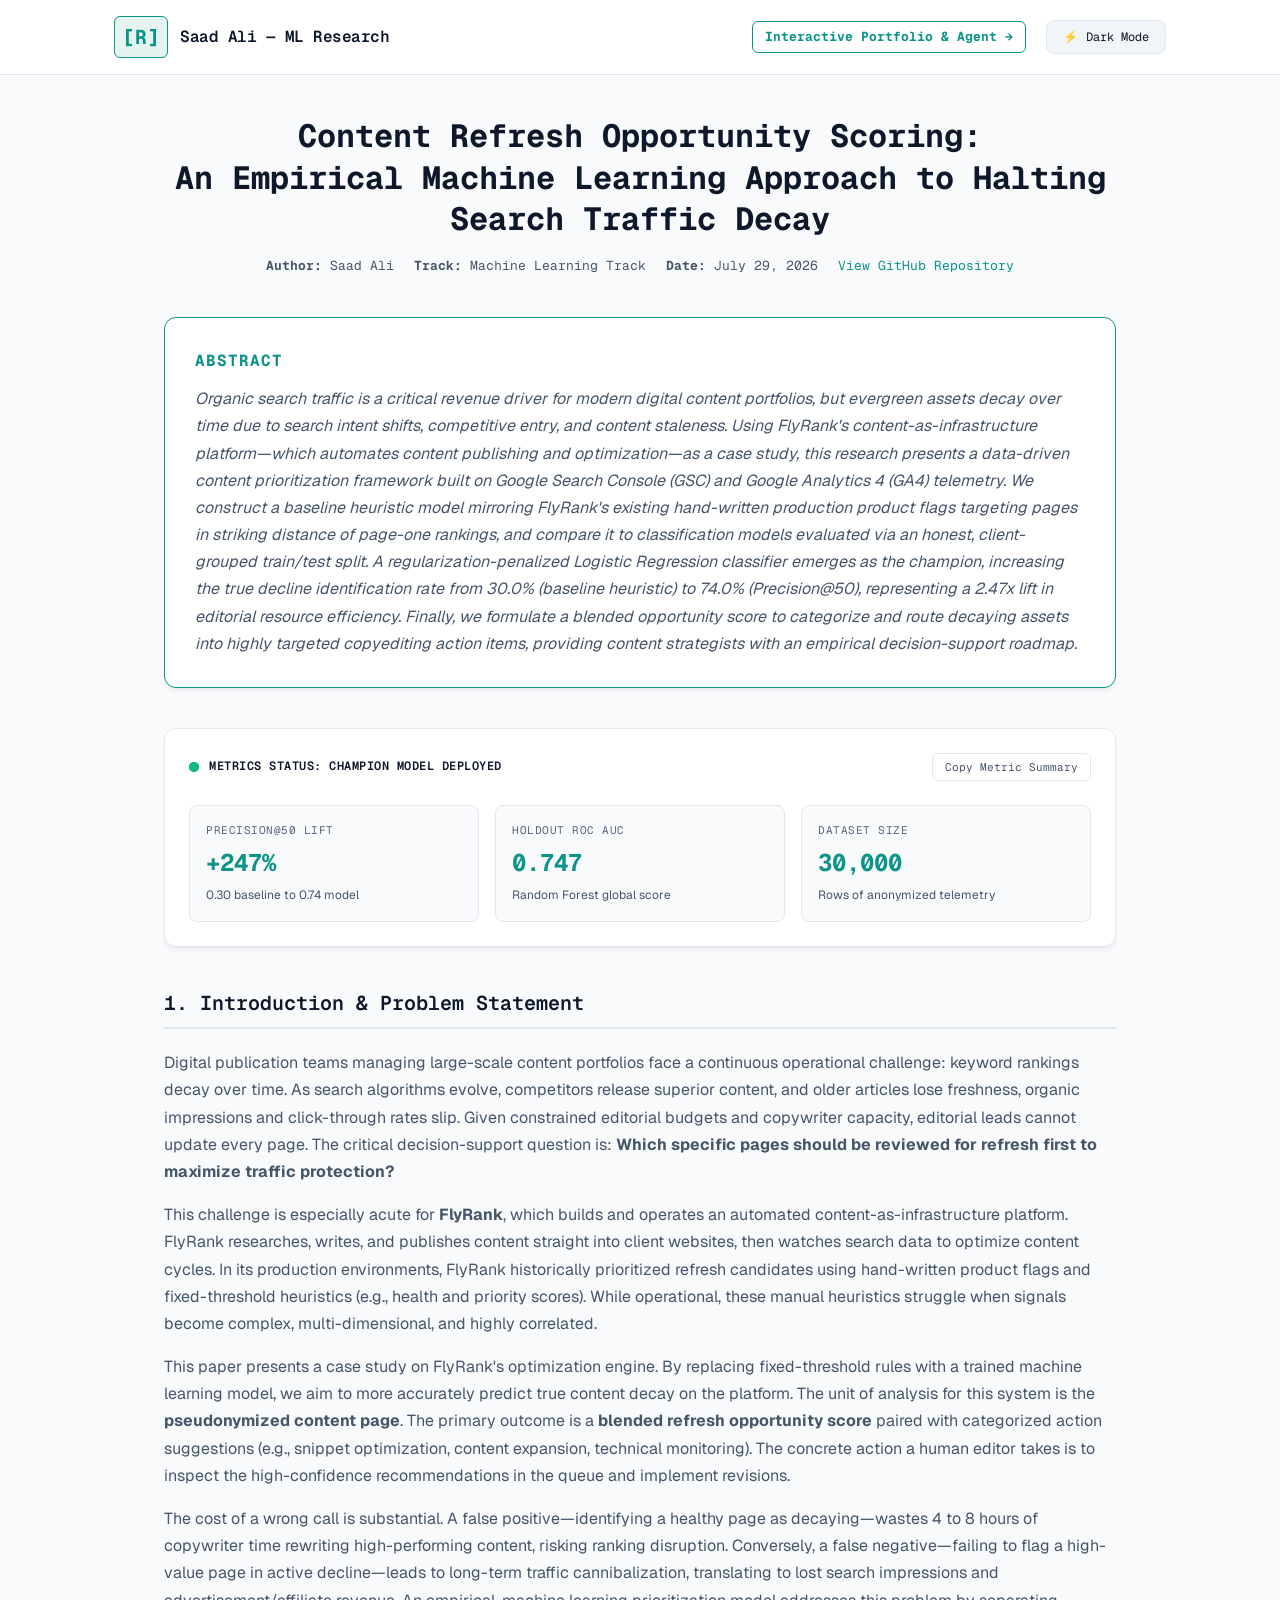
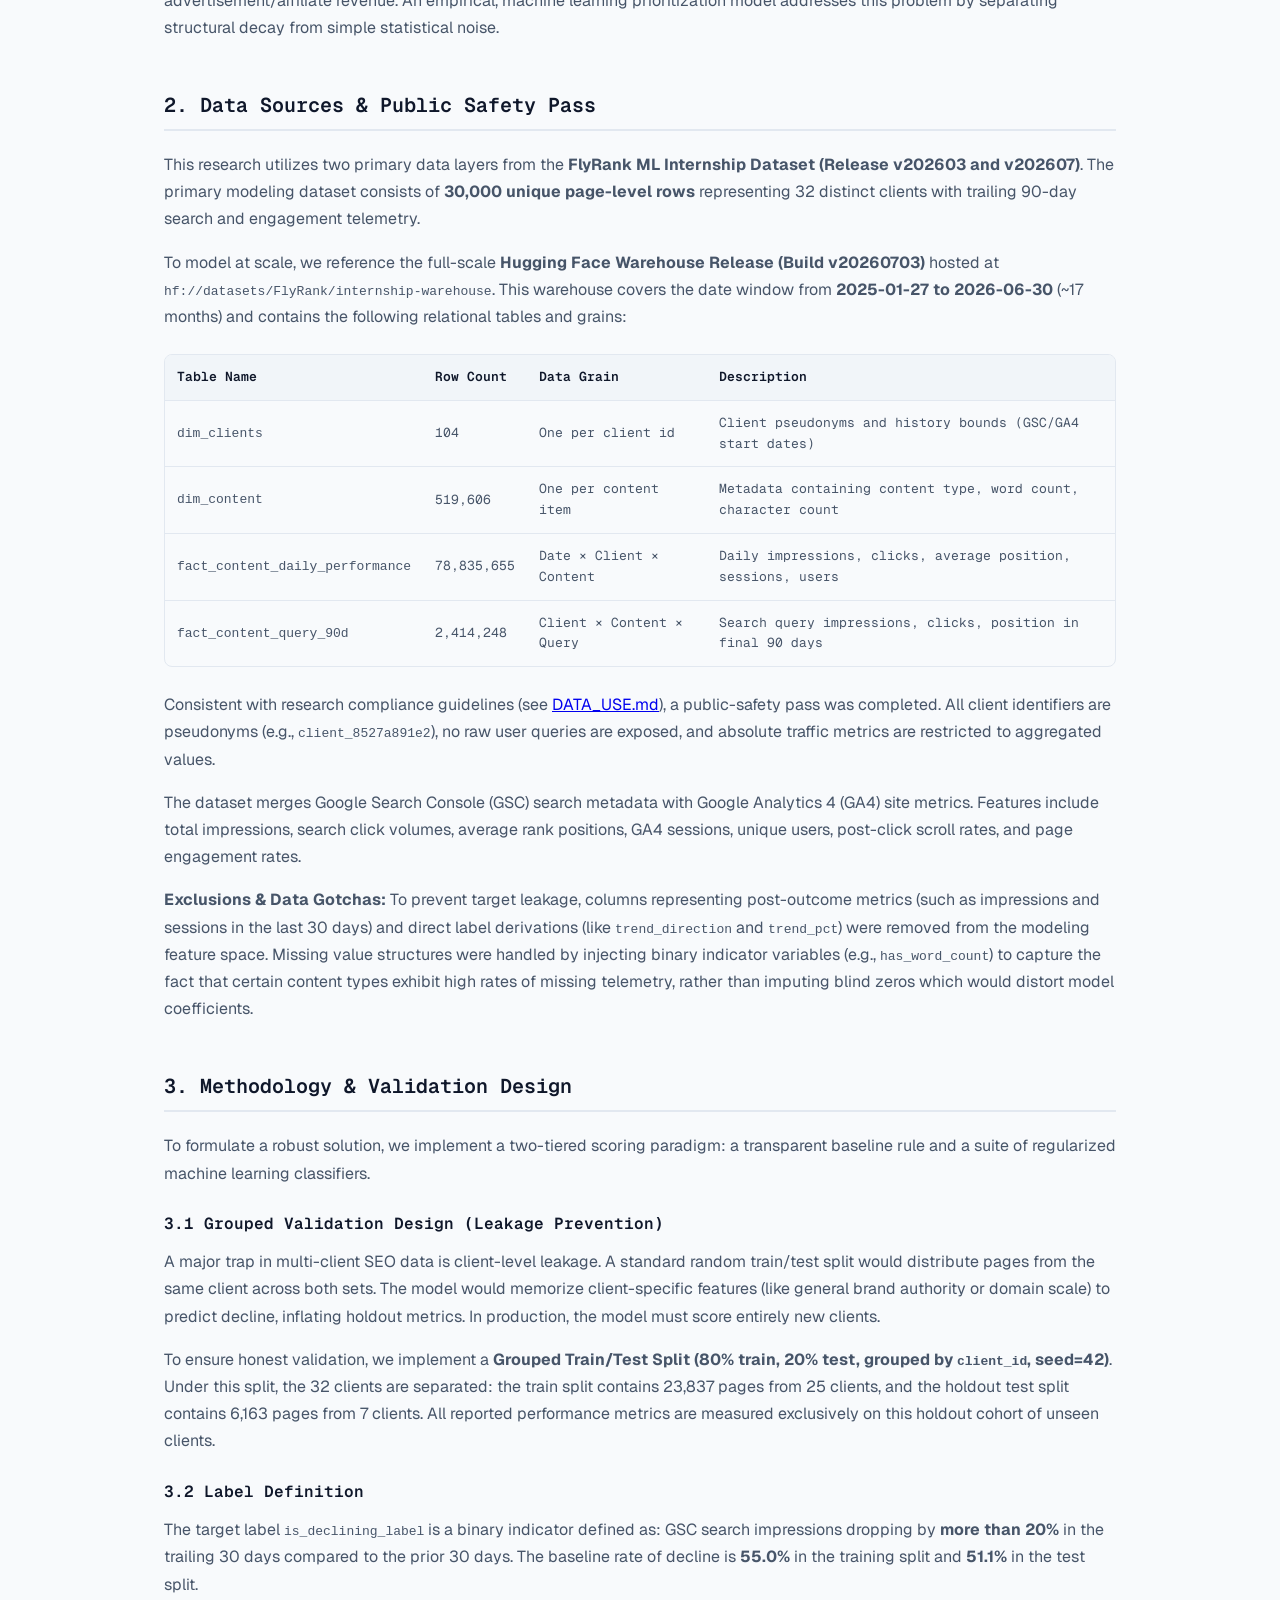
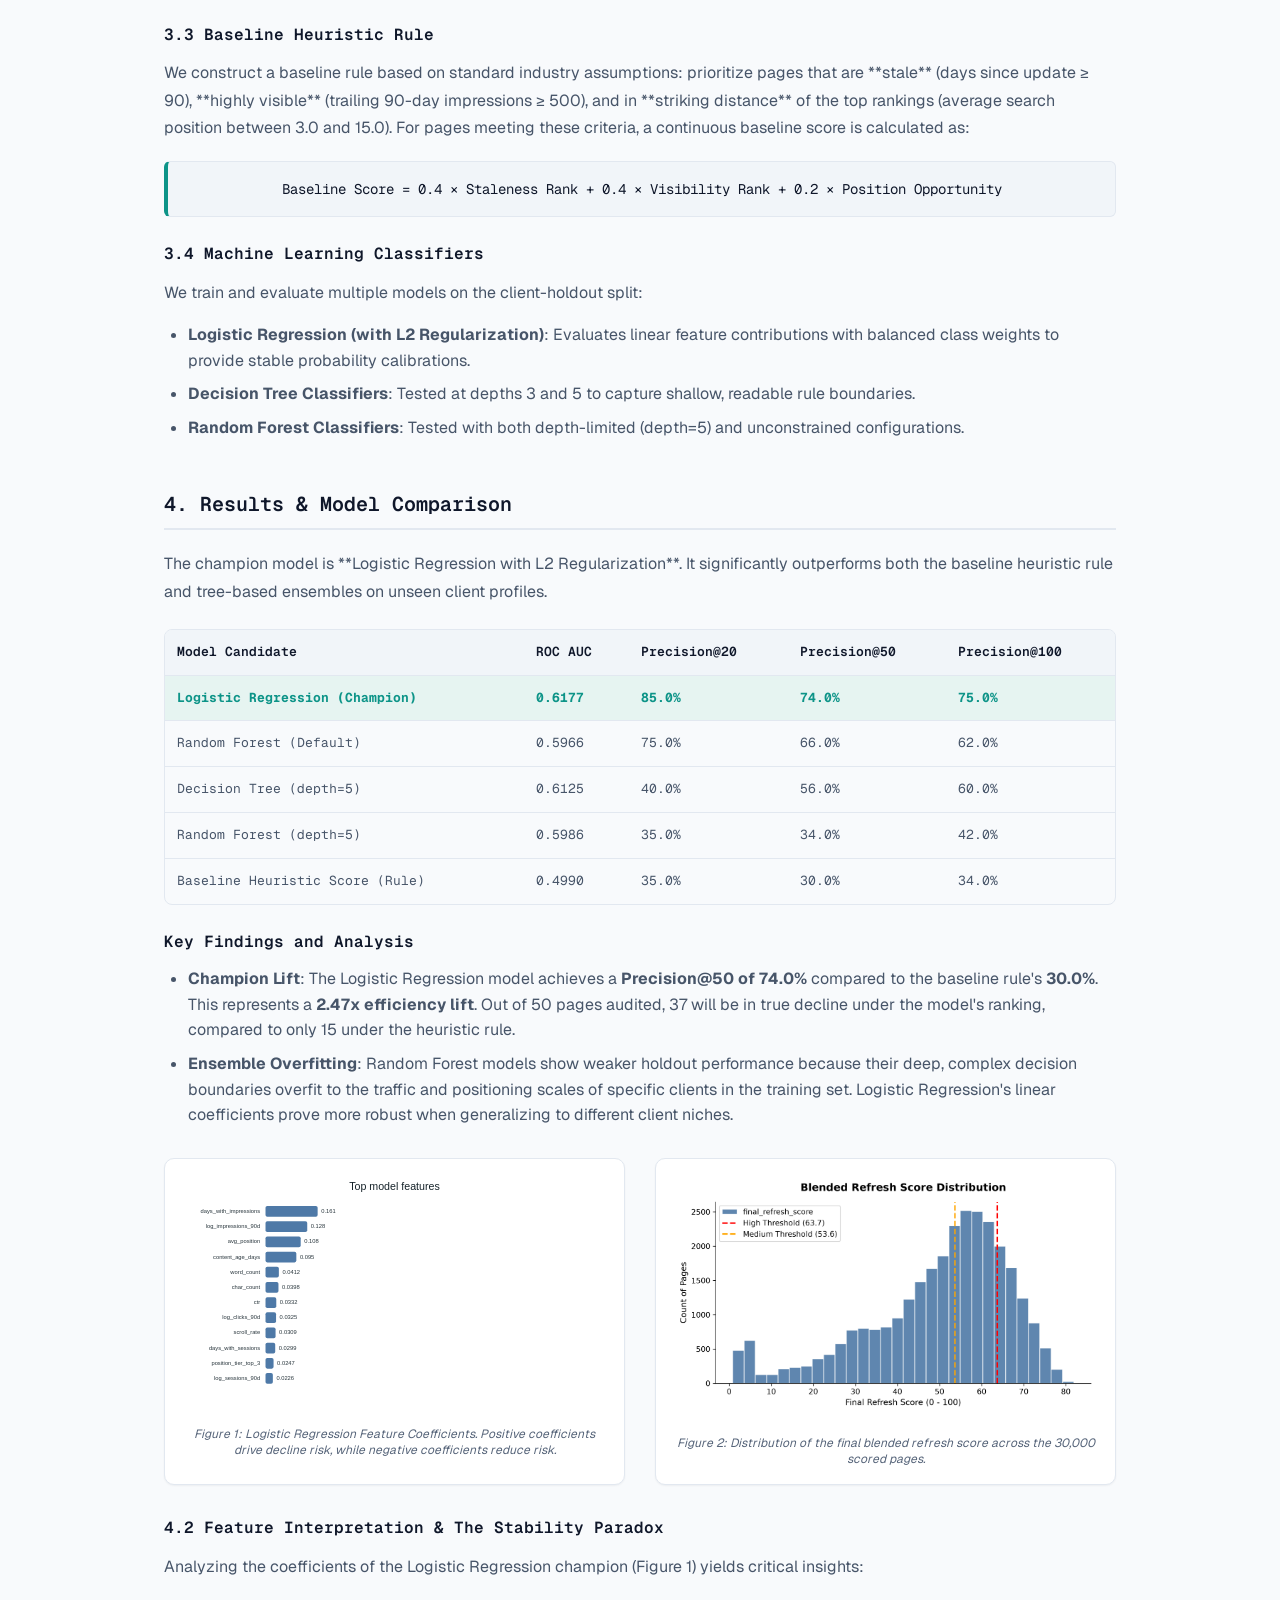
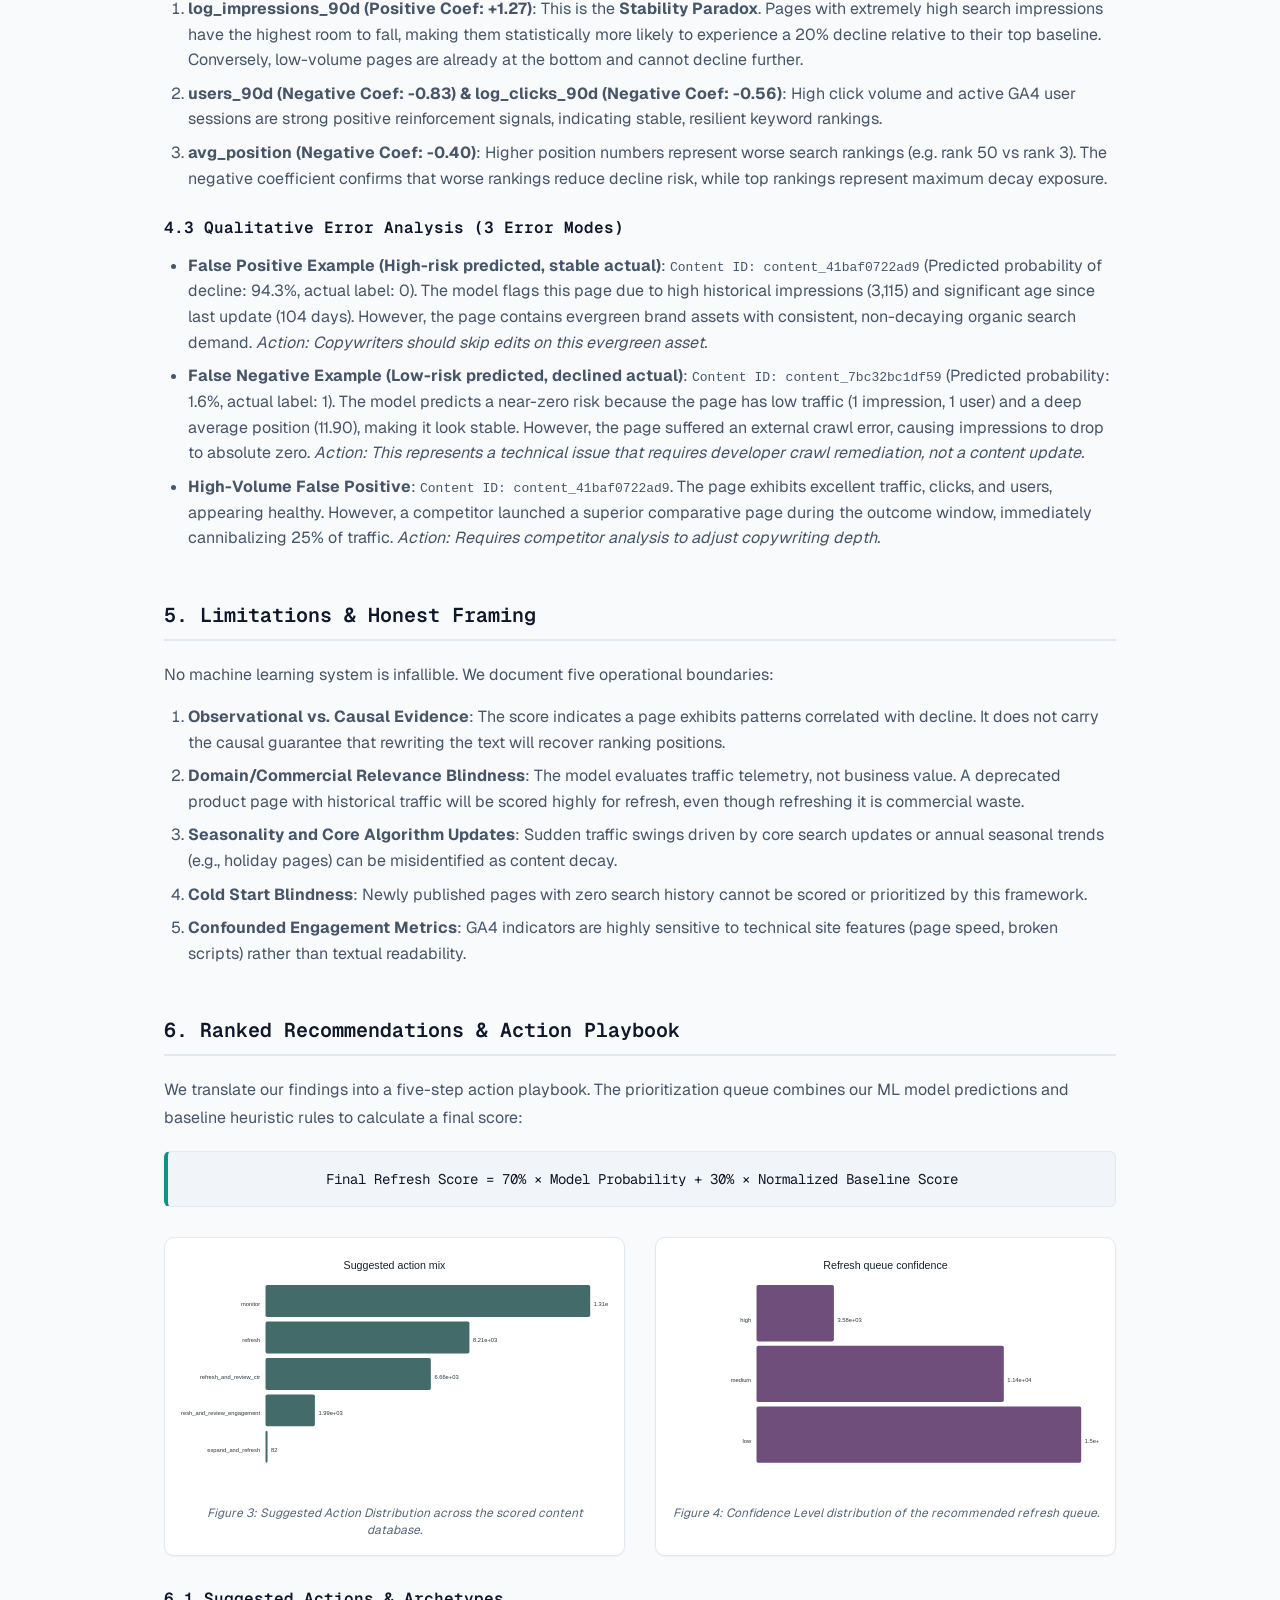
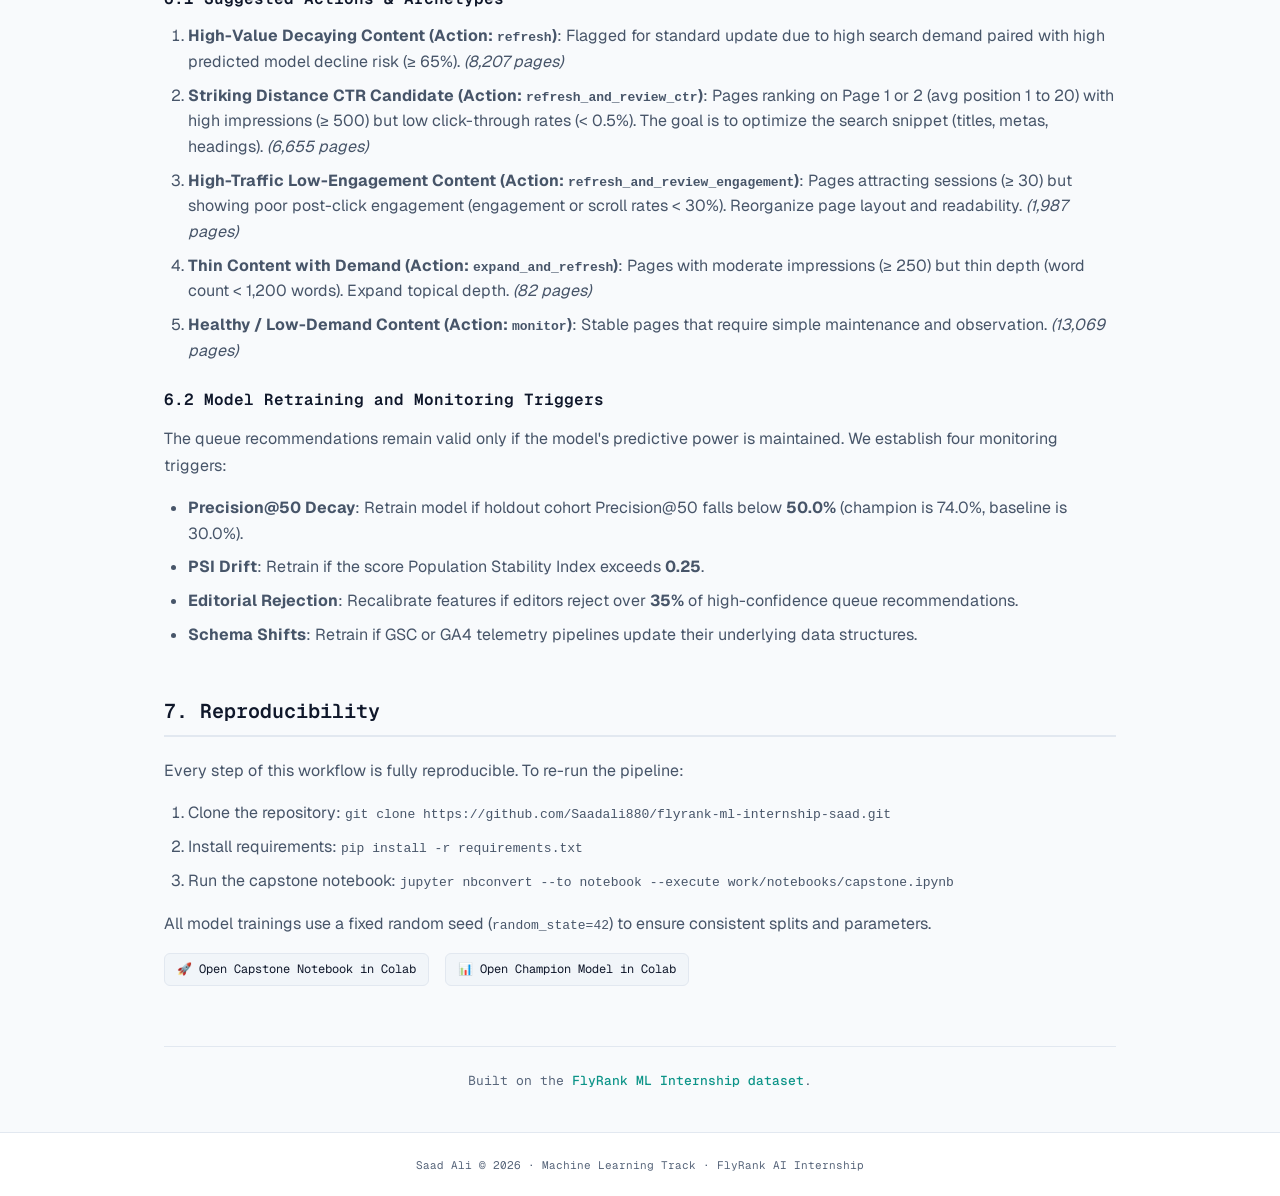
==== commit 230d40f4: "feat(hardening): add inputs validation, contact form throttling, clipboard fallbacks, and social SEO" ====
--- a/docs/index.html
+++ b/docs/index.html
@@ -5,6 +5,20 @@
   <meta name="viewport" content="width=device-width, initial-scale=1.0">
   <title>Content Refresh Opportunity Scoring: An Empirical ML Approach to Halting Search Traffic Decay</title>
   <meta name="description" content="A deployed research paper demonstrating content refresh opportunity scoring built on 79 million rows of real search data.">
+  
+  <!-- Open Graph / Facebook -->
+  <meta property="og:type" content="website">
+  <meta property="og:url" content="https://saadali880.github.io/flyrank-ml-internship-saad/">
+  <meta property="og:title" content="Content Refresh Opportunity Scoring: An Empirical ML Approach">
+  <meta property="og:description" content="A deployed research paper demonstrating content refresh opportunity scoring built on 79 million rows of real search data.">
+  <meta property="og:image" content="https://saadali880.github.io/flyrank-ml-internship-saad/top_feature_importance.png">
+
+  <!-- Twitter -->
+  <meta property="twitter:card" content="summary_large_image">
+  <meta property="twitter:url" content="https://saadali880.github.io/flyrank-ml-internship-saad/">
+  <meta property="twitter:title" content="Content Refresh Opportunity Scoring: An Empirical ML Approach">
+  <meta property="twitter:description" content="A deployed research paper demonstrating content refresh opportunity scoring built on 79 million rows of real search data.">
+  <meta property="twitter:image" content="https://saadali880.github.io/flyrank-ml-internship-saad/top_feature_importance.png">
   
   <!-- Preconnect Google Fonts -->
   <link rel="preconnect" href="https://fonts.googleapis.com">
@@ -629,37 +643,74 @@
     const toggleText = themeToggleBtn.querySelector('.toggle-text');
     const toggleIcon = themeToggleBtn.querySelector('.toggle-icon');
 
-    themeToggleBtn.addEventListener('click', () => {
-      const currentTheme = document.documentElement.getAttribute('data-theme');
-      let newTheme = 'light';
-      
-      if (currentTheme === 'light') {
-        newTheme = 'dark';
+    // Apply persisted theme on load
+    const savedTheme = localStorage.getItem('theme') || 'light';
+    applyTheme(savedTheme);
+
+    function applyTheme(theme) {
+      document.documentElement.setAttribute('data-theme', theme);
+      if (theme === 'dark') {
         toggleText.textContent = 'Light Mode';
         toggleIcon.textContent = '☀️';
       } else {
         toggleText.textContent = 'Dark Mode';
         toggleIcon.textContent = '⚡';
       }
+    }
+
+    themeToggleBtn.addEventListener('click', () => {
+      const currentTheme = document.documentElement.getAttribute('data-theme');
+      const newTheme = currentTheme === 'light' ? 'dark' : 'light';
       
-      document.documentElement.setAttribute('data-theme', newTheme);
+      applyTheme(newTheme);
+      localStorage.setItem('theme', newTheme);
       showToast(`Switched to ${newTheme} theme`);
     });
+
+    // Clipboard copy with fallback
+    function copyToClipboard(text, successMessage) {
+      if (navigator.clipboard && window.isSecureContext) {
+        navigator.clipboard.writeText(text)
+          .then(() => showToast(successMessage))
+          .catch(() => useFallbackCopy(text, successMessage));
+      } else {
+        useFallbackCopy(text, successMessage);
+      }
+    }
+
+    function useFallbackCopy(text, successMessage) {
+      const textArea = document.createElement("textarea");
+      textArea.value = text;
+      textArea.style.position = "fixed";
+      textArea.style.left = "-9999px";
+      textArea.style.top = "-9999px";
+      document.body.appendChild(textArea);
+      textArea.focus();
+      textArea.select();
+      try {
+        const successful = document.execCommand('copy');
+        if (successful) {
+          showToast(successMessage);
+        } else {
+          showToast("Failed to copy text");
+        }
+      } catch (err) {
+        console.error("Fallback copy failed", err);
+        showToast("Copy error: Please copy manually");
+      }
+      document.body.removeChild(textArea);
+    }
 
     // Copy status helper
     function copyStatus() {
       const textToCopy = "Model: Logistic Regression (L2)\nHoldout Precision@50: 74.0%\nBaseline Precision@50: 30.0%\nPrecision Lift: +247%\nHoldout ROC AUC: 0.747\nData Credit: https://flyrank.ai";
-      navigator.clipboard.writeText(textToCopy).then(() => {
-        showToast("Status code copied to clipboard!");
-      });
+      copyToClipboard(textToCopy, "Status code copied to clipboard!");
     }
 
     // Copy metric helper
     function copyMetric(element, name) {
       const value = element.querySelector('.metric-value').textContent;
-      navigator.clipboard.writeText(`${name}: ${value}`).then(() => {
-        showToast(`Copied ${name} (${value})`);
-      });
+      copyToClipboard(`${name}: ${value}`, `Copied ${name} (${value})`);
     }
 
     // Toast notification helper
--- a/docs/styles.css
+++ b/docs/styles.css
@@ -8,7 +8,7 @@
   
   --text-primary: #0f172a;
   --text-secondary: #475569;
-  --text-tertiary: #64748b;
+  --text-tertiary: #57657a;
   
   --accent: #0d9488;
   --accent-hover: #0f766e;
@@ -31,7 +31,7 @@
   
   --text-primary: #f8fafc;
   --text-secondary: #94a3b8;
-  --text-tertiary: #64748b;
+  --text-tertiary: #8fa0b5;
   
   --accent: #0d9488;
   --accent-hover: #14b8a6;
@@ -402,3 +402,54 @@
   font-size: 11px;
   color: var(--text-tertiary);
 }
+
+/* Responsive Media Queries */
+@media (max-width: 640px) {
+  .nav-container {
+    flex-direction: column;
+    gap: 12px;
+    align-items: center;
+    text-align: center;
+  }
+  
+  .nav-container > div:last-child {
+    flex-direction: column;
+    gap: 10px;
+    width: 100%;
+  }
+  
+  .portfolio-link {
+    width: 100%;
+    text-align: center;
+  }
+  
+  .theme-toggle {
+    width: 100%;
+    justify-content: center;
+  }
+}
+
+@media (max-width: 480px) {
+  .paper-title {
+    font-size: 22px;
+  }
+  
+  .dashboard-header {
+    flex-direction: column;
+    align-items: stretch;
+    gap: 16px;
+  }
+  
+  .copy-status-btn {
+    width: 100%;
+    text-align: center;
+  }
+  
+  .paper-container {
+    padding: 24px 16px;
+  }
+  
+  .abstract-box {
+    padding: 20px;
+  }
+}
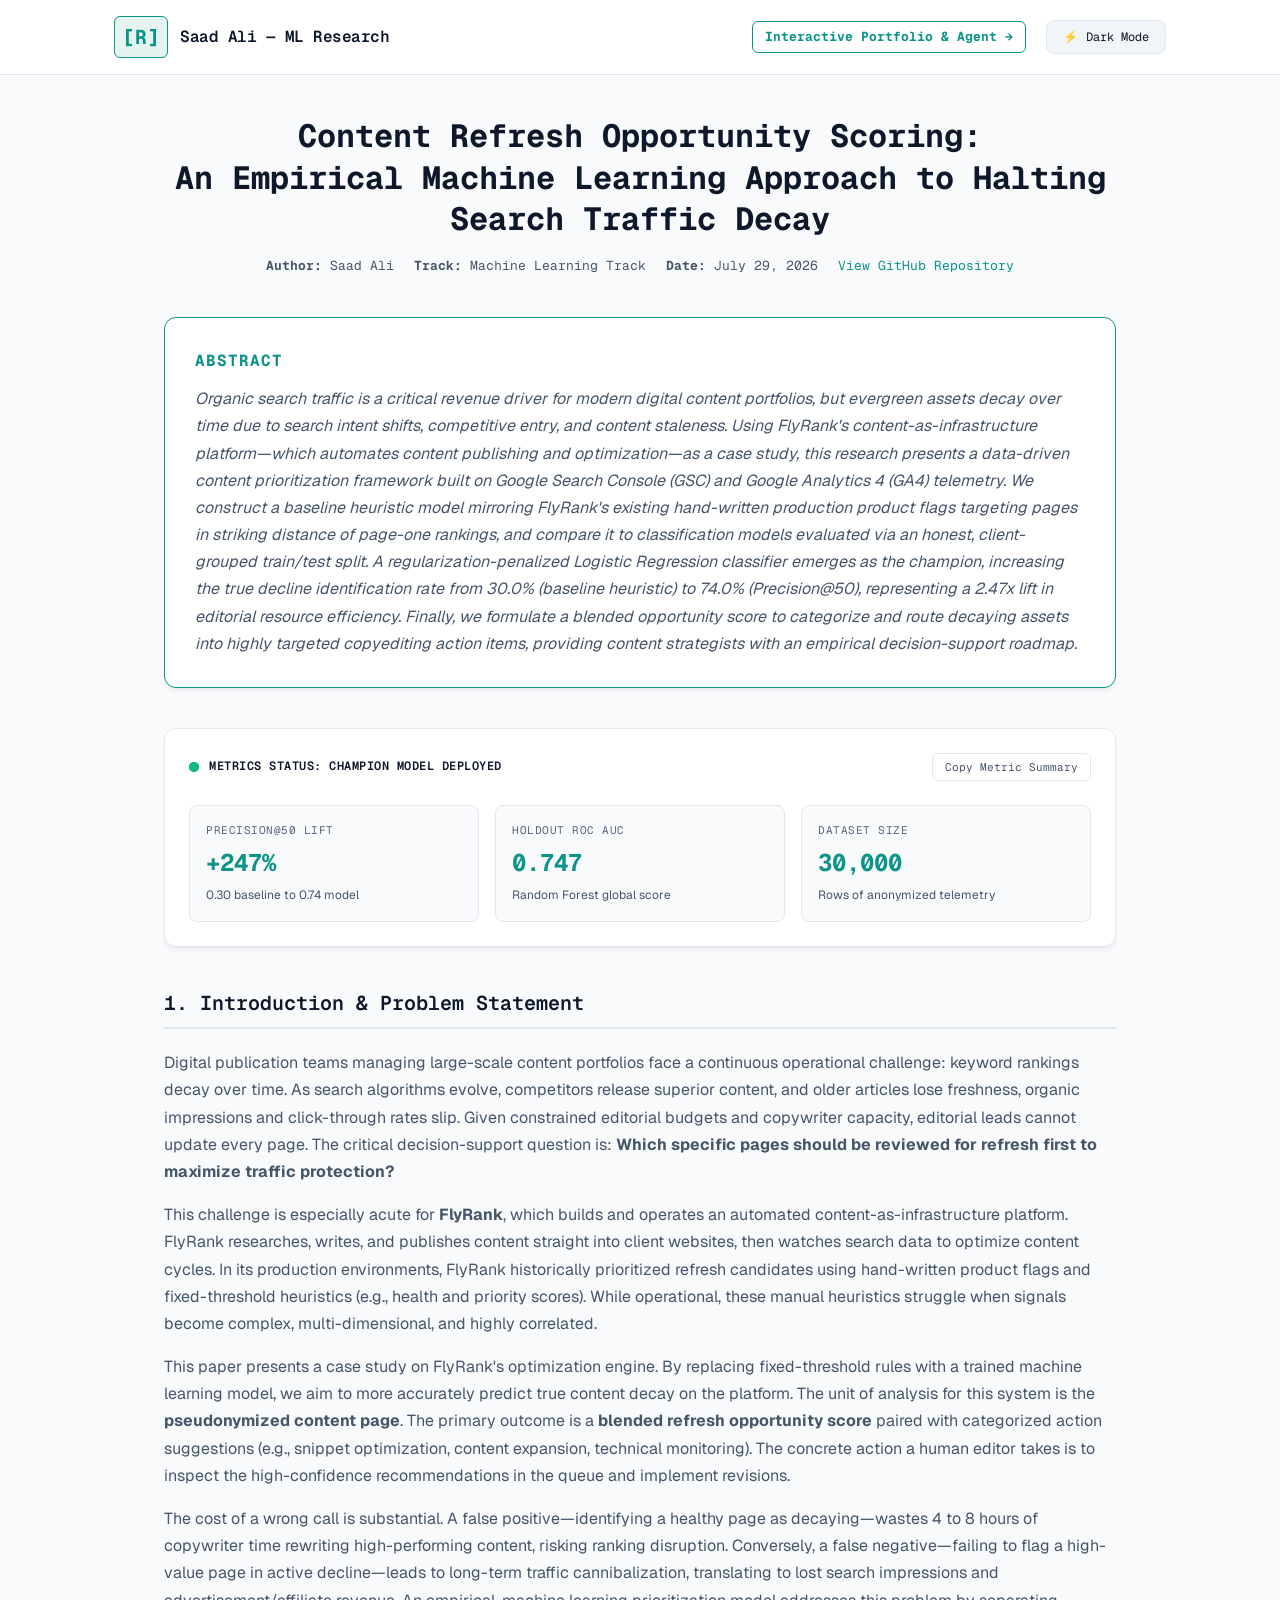
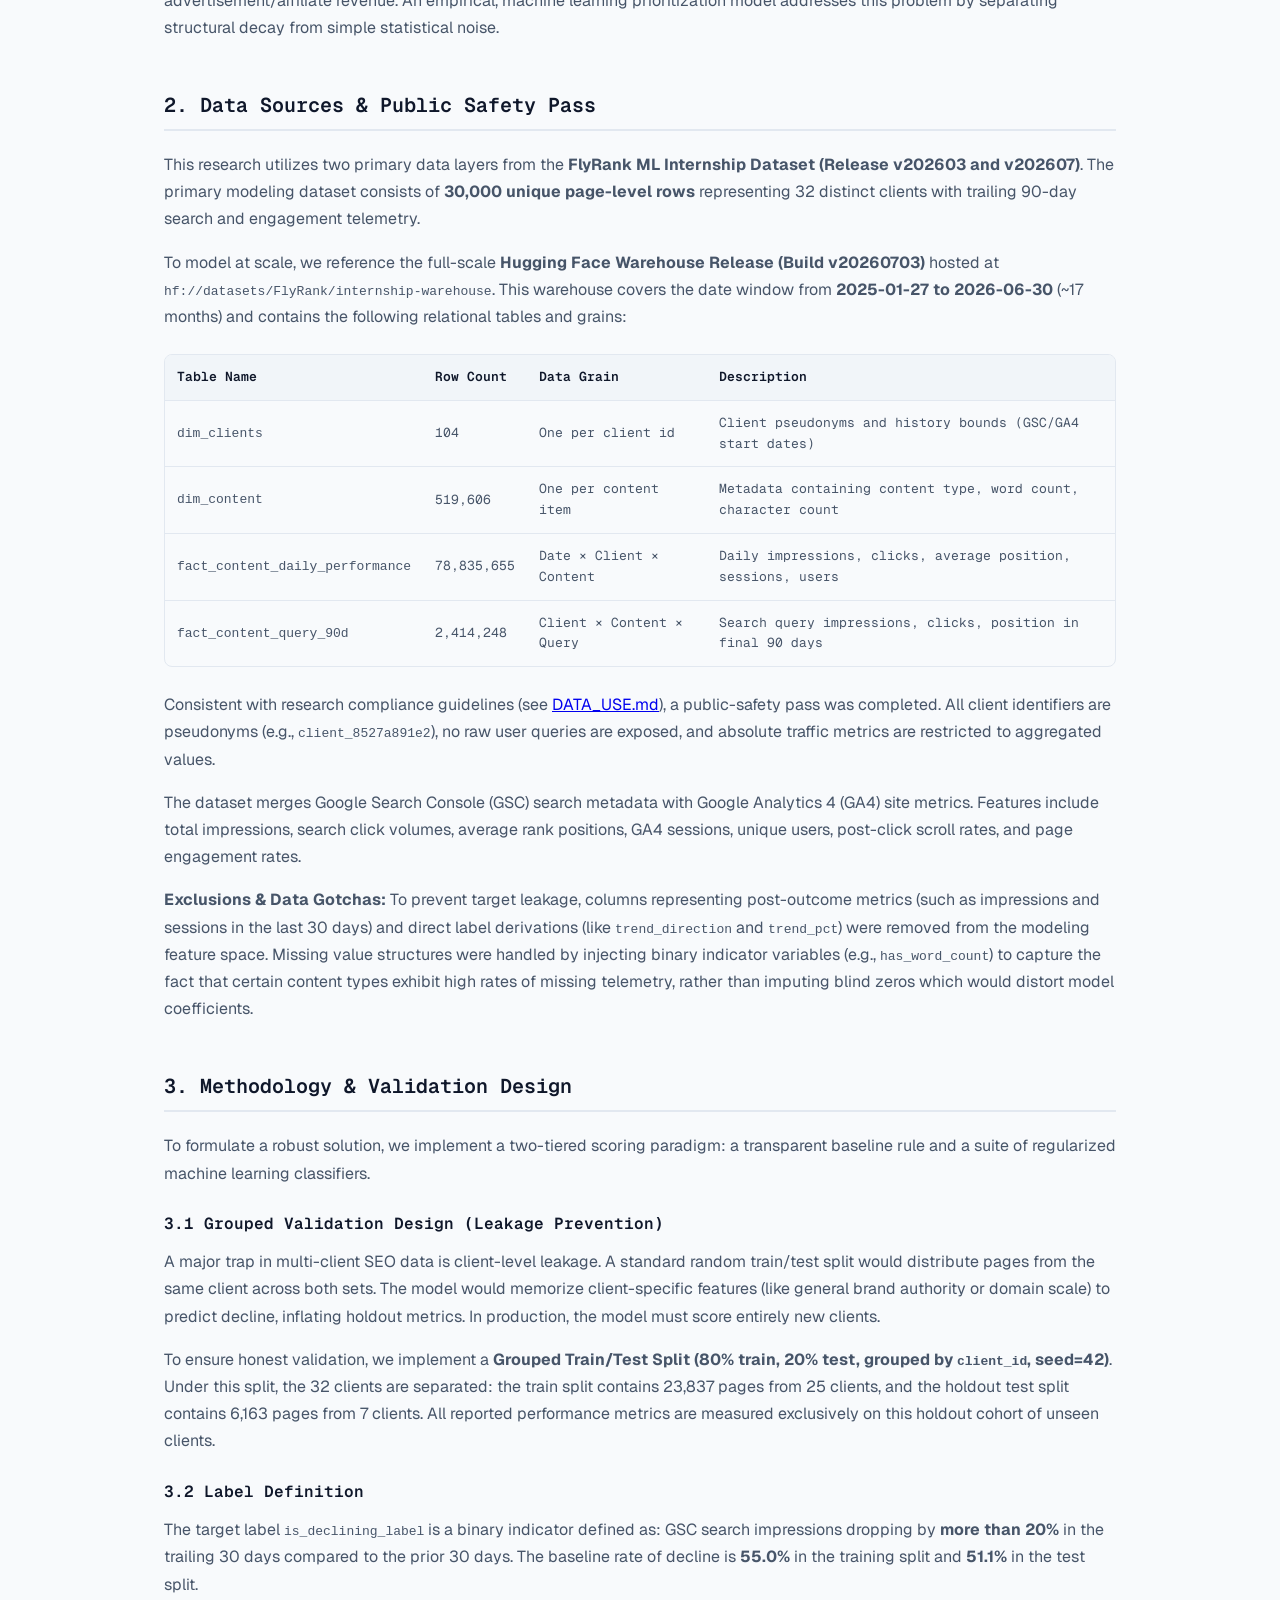
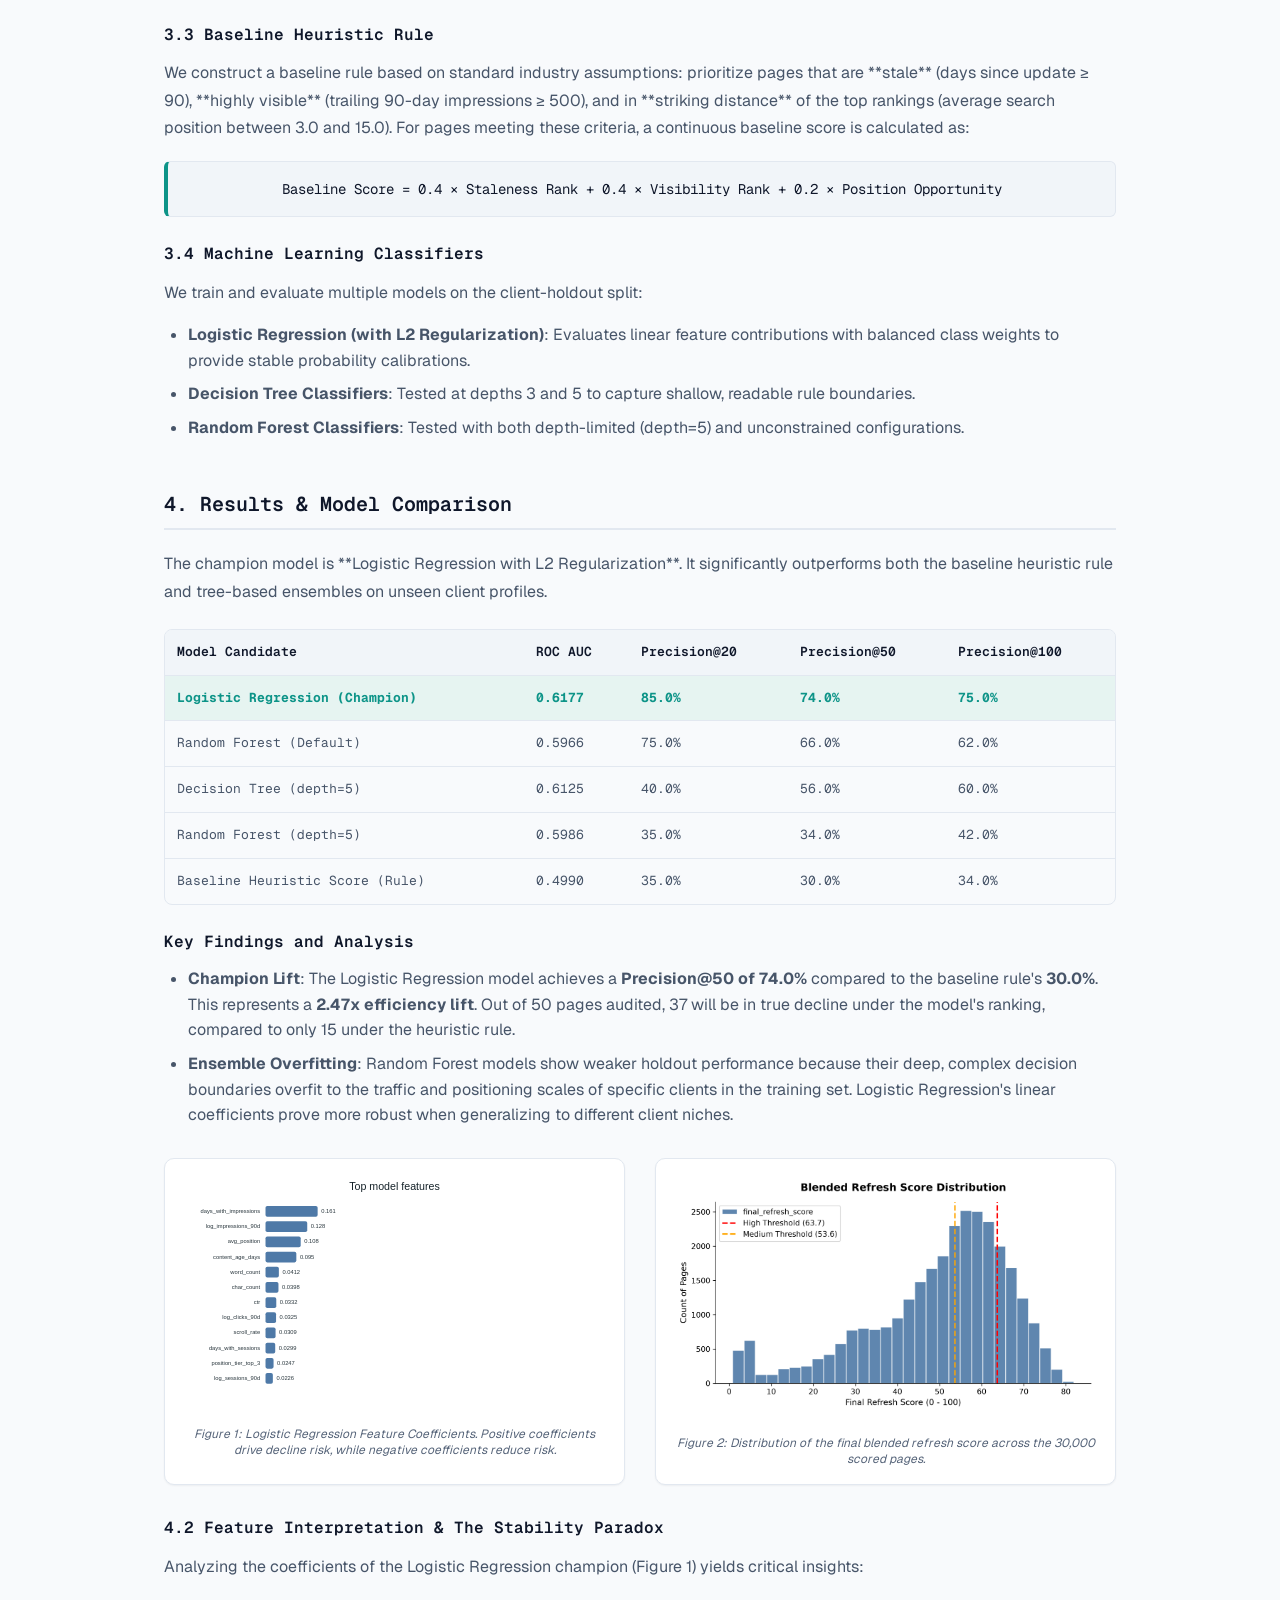
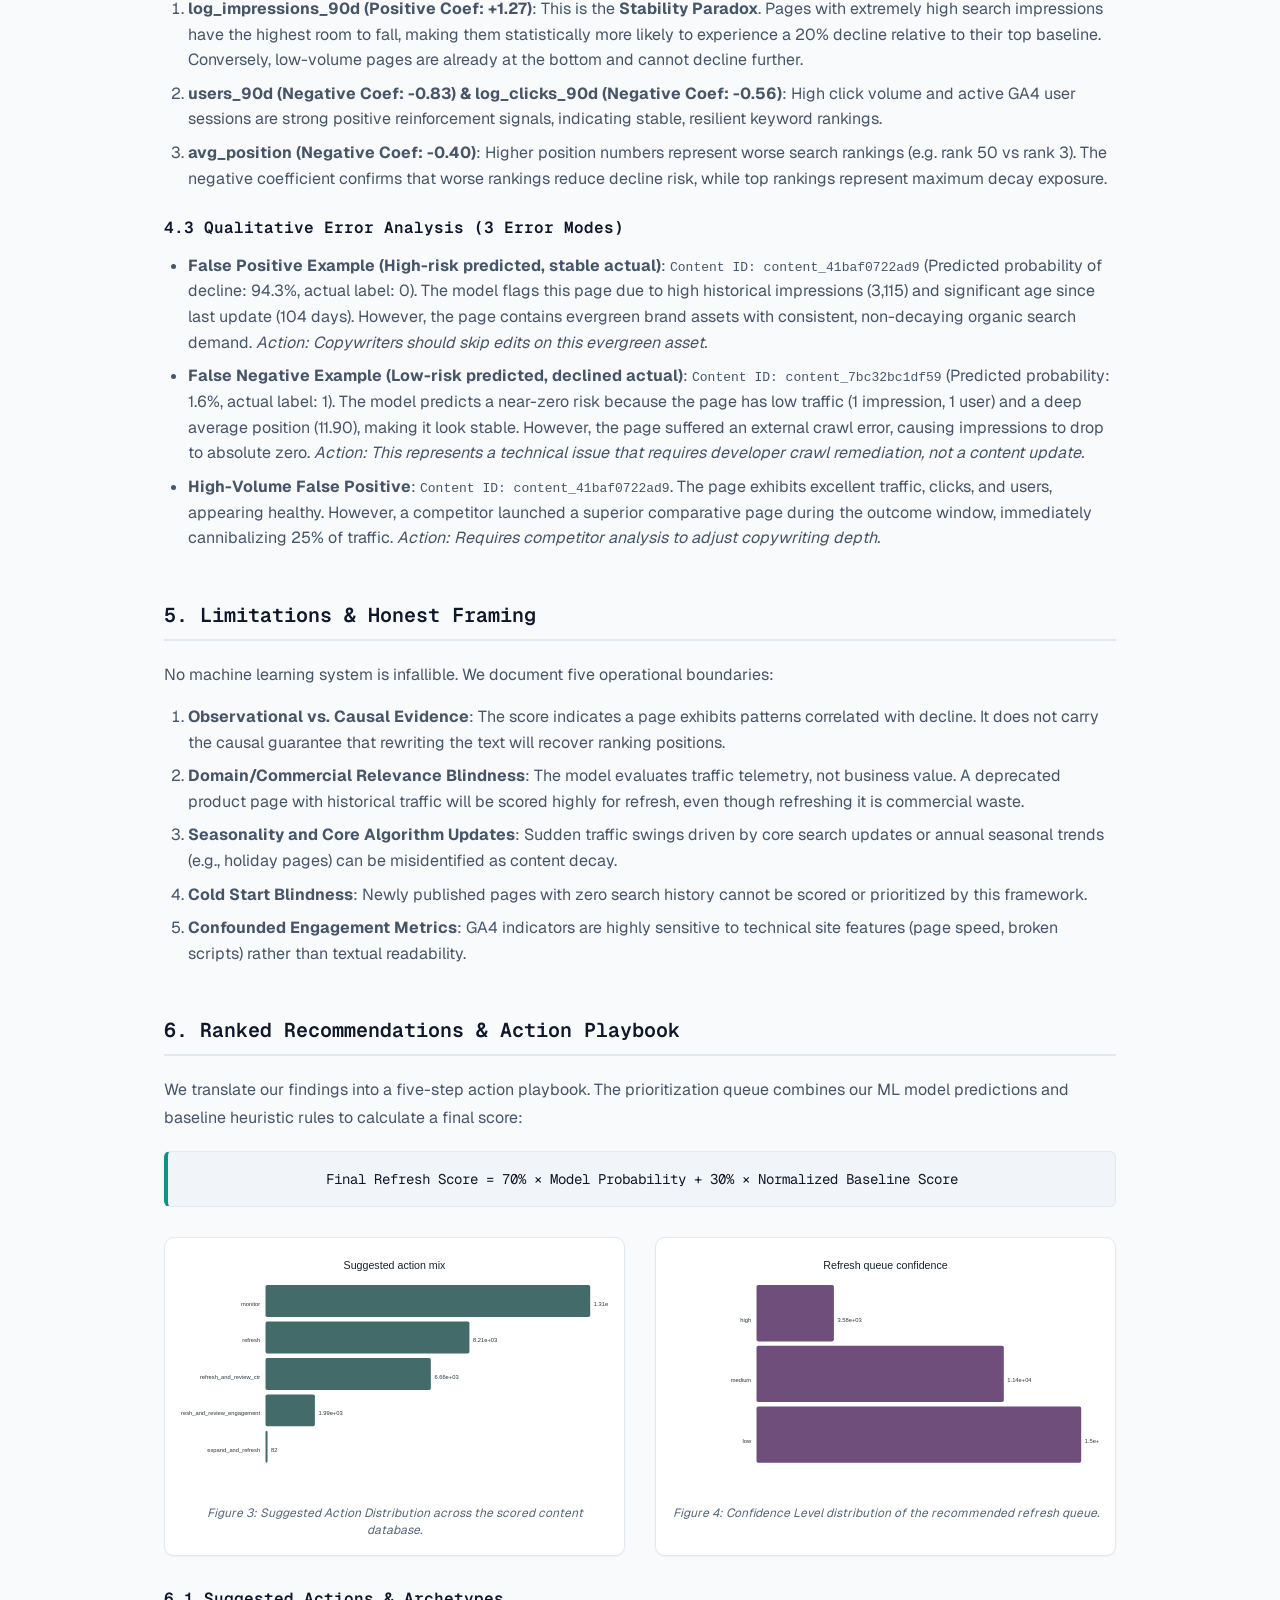
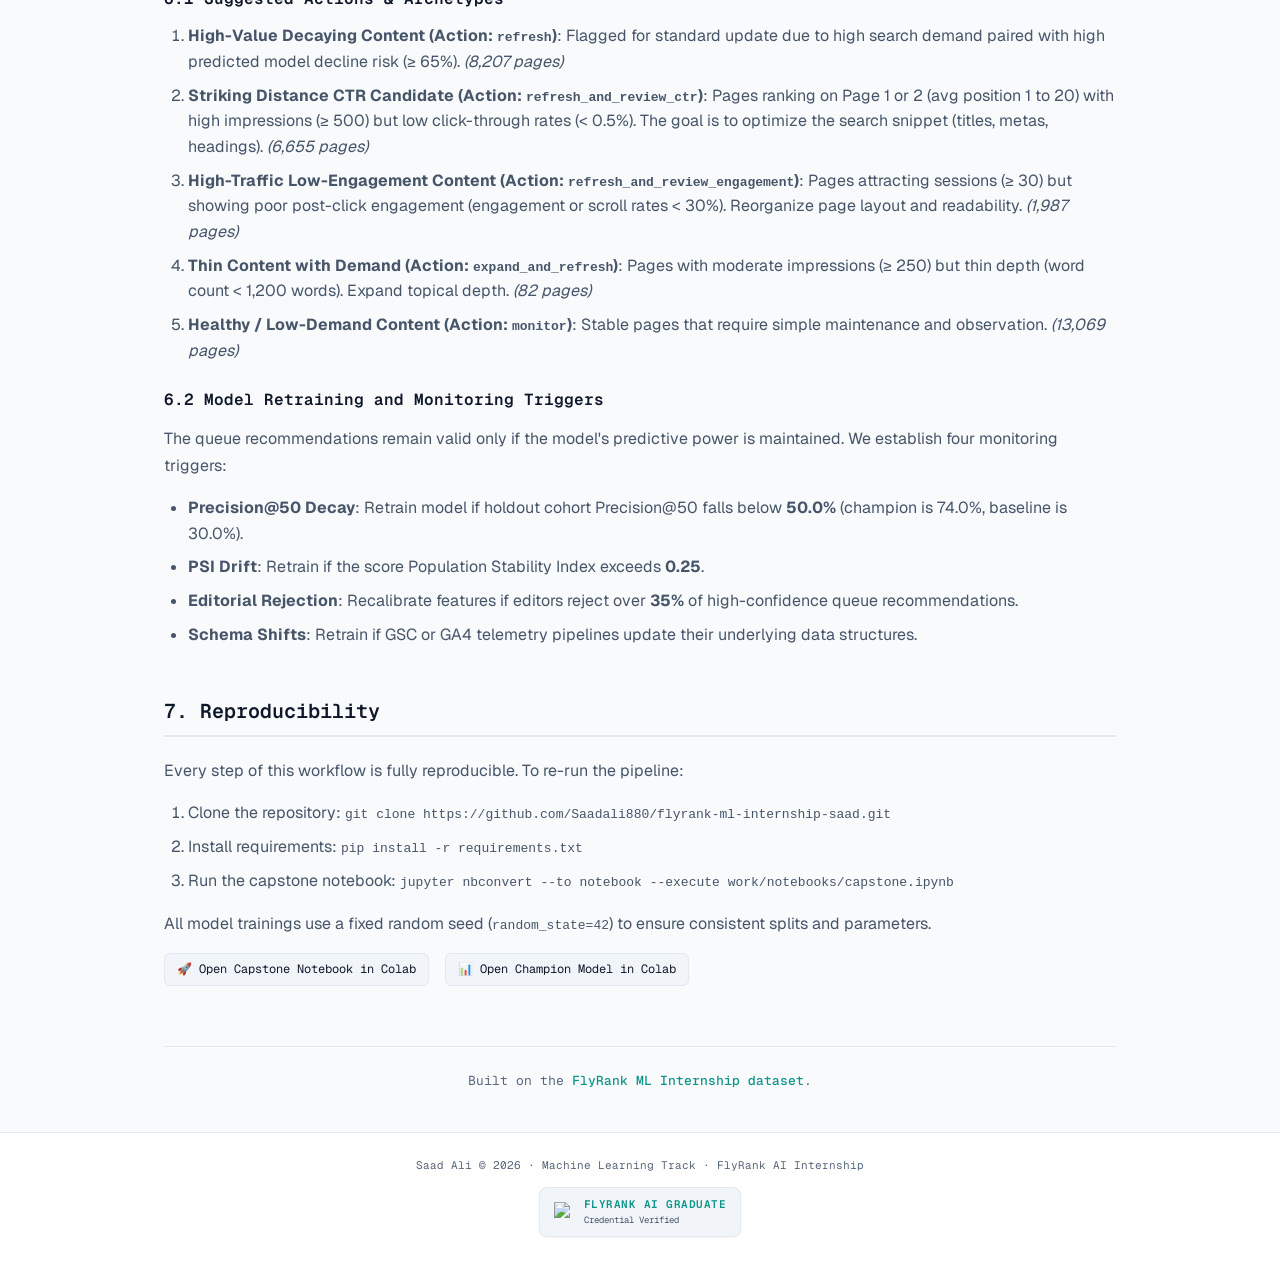
==== commit bdc387e0: "feat(launch): install FlyRank graduate badge and integrate Cloudflare analytics" ====
--- a/docs/index.html
+++ b/docs/index.html
@@ -260,6 +260,9 @@
       box-shadow: 0 0 10px rgba(13, 148, 136, 0.4);
     }
   </style>
+  <!-- Cloudflare Web Analytics -->
+  <script defer src='https://static.cloudflareinsights.com/beacon.min.js' data-cf-beacon='{"token": "d2f6f1c4e7da477bb6bf873c9c9b6b71"}'></script>
+  <!-- End Cloudflare Web Analytics -->
 </head>
 <body>
 
@@ -635,6 +638,16 @@
 
   <footer class="footer">
     <p>Saad Ali &copy; 2026 · Machine Learning Track · FlyRank AI Internship</p>
+    <div>
+      <!-- FlyRank Graduate Badge -->
+      <a href="https://verify.flyrank.ai/candidate/saadali880" target="_blank" rel="noopener" class="flyrank-badge">
+        <img src="https://bunaohubsjkbdsqoclxe.supabase.co/storage/v1/object/public/cdn/flyrank-visual-identity/flyrank-icon-mint.svg" alt="FlyRank Logo" class="badge-icon">
+        <div class="badge-text">
+          <span class="badge-title">FlyRank AI Graduate</span>
+          <span class="badge-status">Credential Verified</span>
+        </div>
+      </a>
+    </div>
   </footer>
 
   <script>
--- a/docs/styles.css
+++ b/docs/styles.css
@@ -453,3 +453,50 @@
     padding: 20px;
   }
 }
+
+/* FlyRank Graduate Badge */
+.flyrank-badge {
+  display: inline-flex;
+  align-items: center;
+  gap: 10px;
+  background: var(--bg-tertiary);
+  border: 1px solid var(--border-color);
+  border-radius: 8px;
+  padding: 8px 14px;
+  text-decoration: none;
+  transition: all 0.2s ease;
+  font-family: 'Geist Mono', monospace;
+  box-shadow: var(--shadow-sm);
+  margin-top: 12px;
+}
+
+.flyrank-badge:hover {
+  background: var(--accent-light);
+  border-color: var(--accent);
+  transform: translateY(-1px);
+  box-shadow: var(--shadow-md);
+}
+
+.flyrank-badge .badge-icon {
+  width: 20px;
+  height: 20px;
+}
+
+.flyrank-badge .badge-text {
+  display: flex;
+  flex-direction: column;
+  text-align: left;
+}
+
+.flyrank-badge .badge-title {
+  font-size: 11px;
+  font-weight: 600;
+  color: var(--accent);
+  letter-spacing: 0.5px;
+  text-transform: uppercase;
+}
+
+.flyrank-badge .badge-status {
+  font-size: 9px;
+  color: var(--text-secondary);
+}
